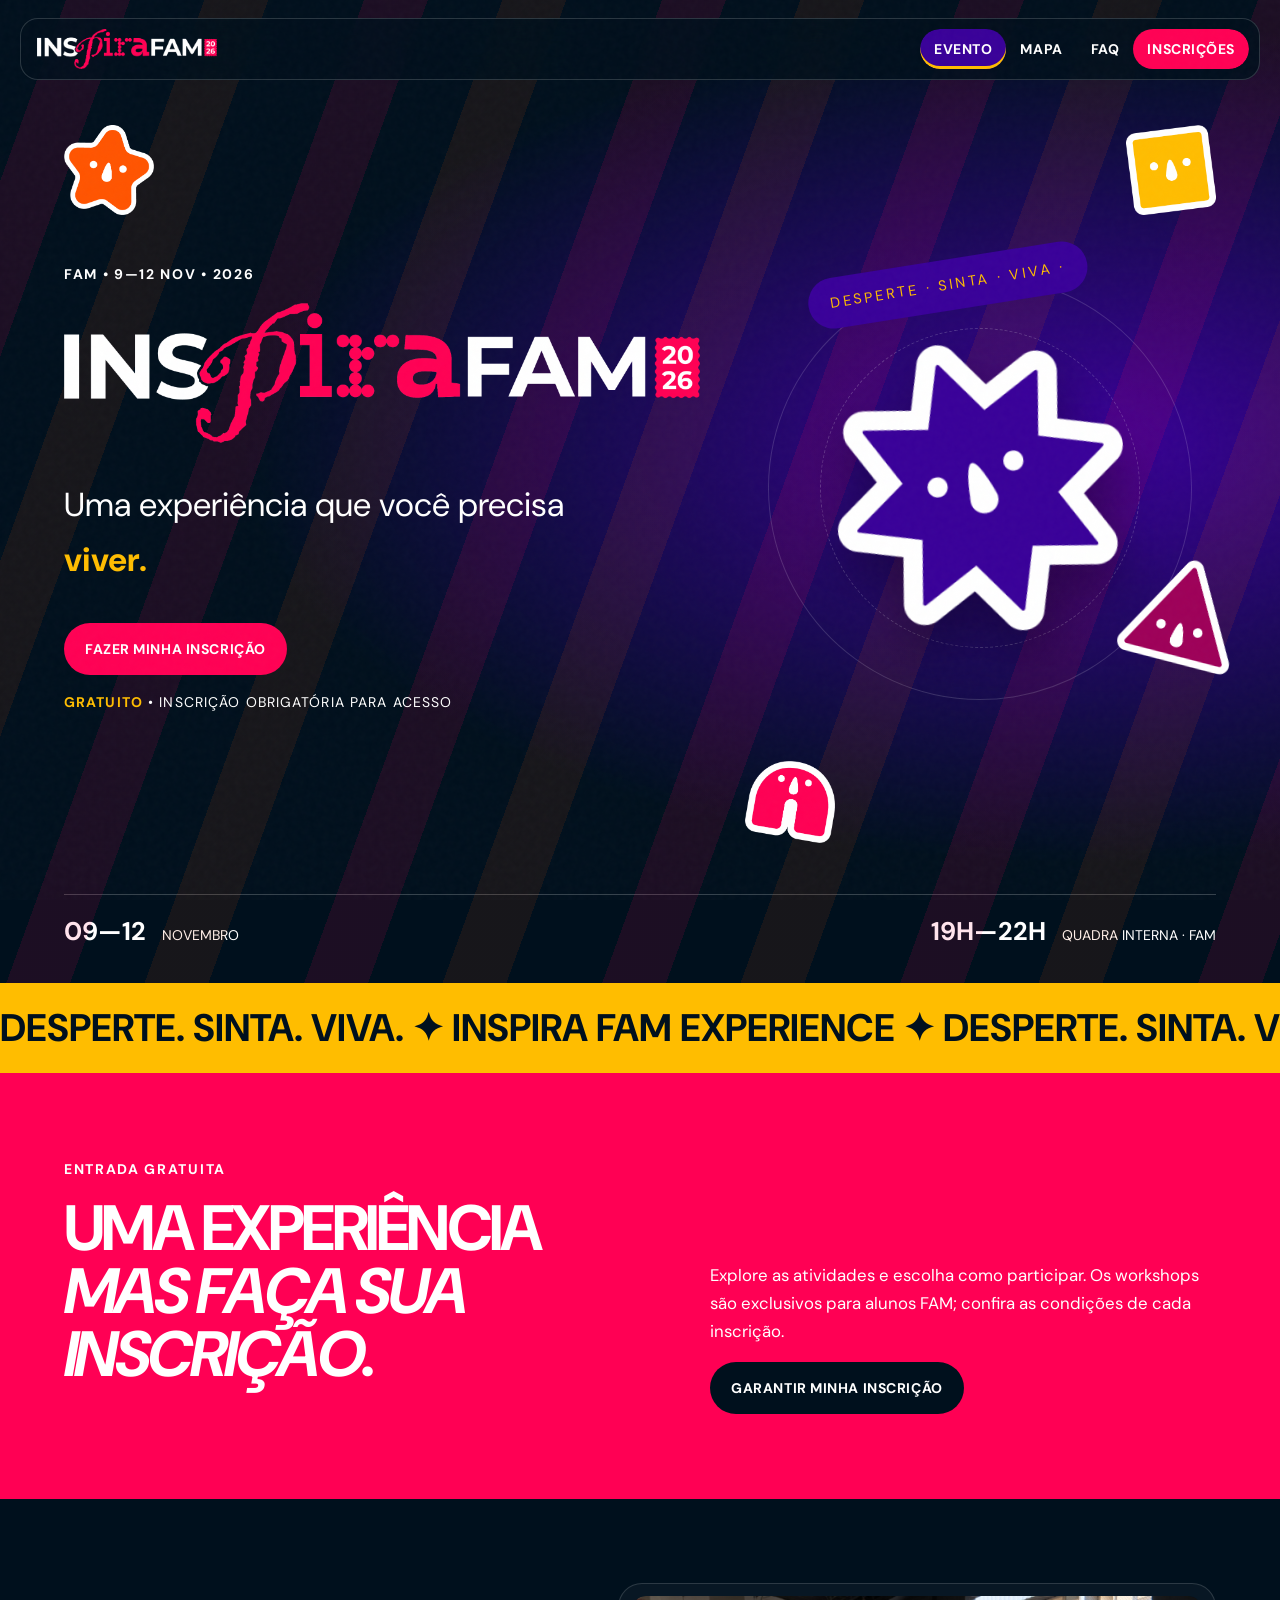
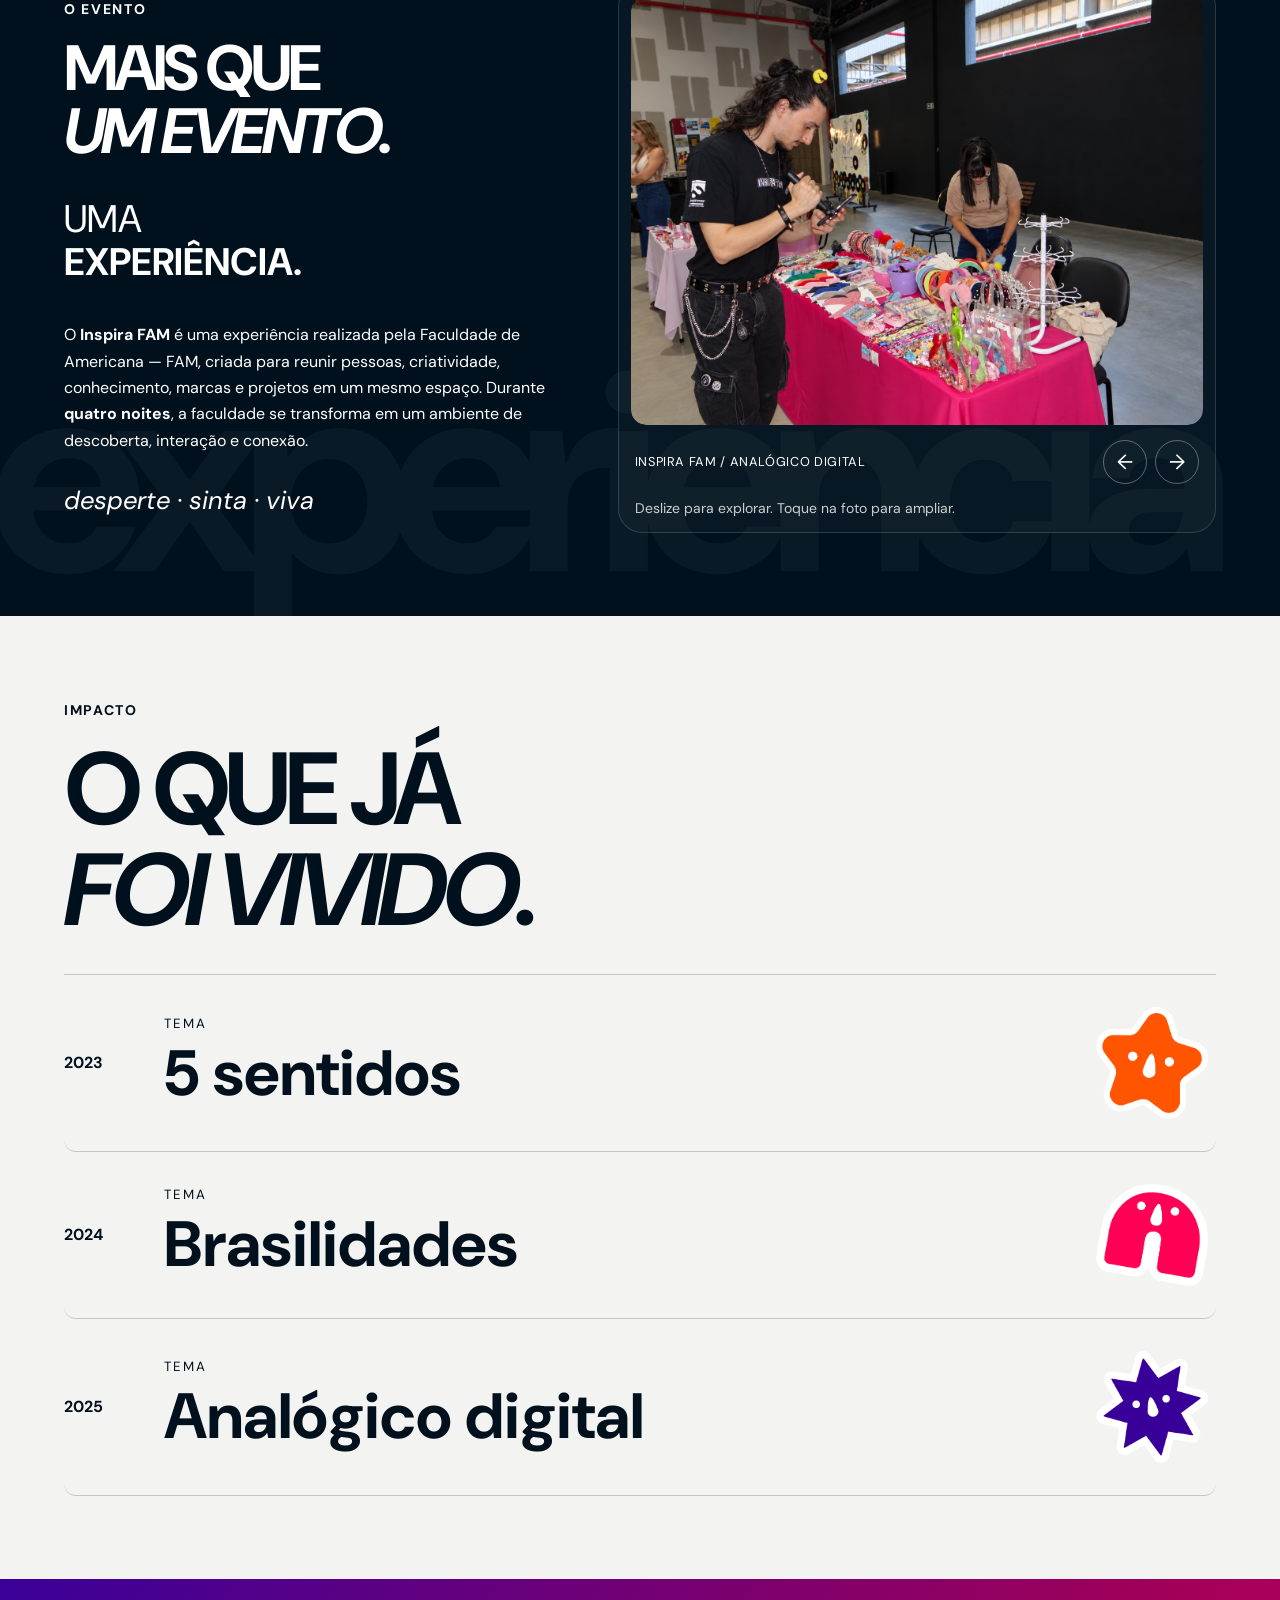
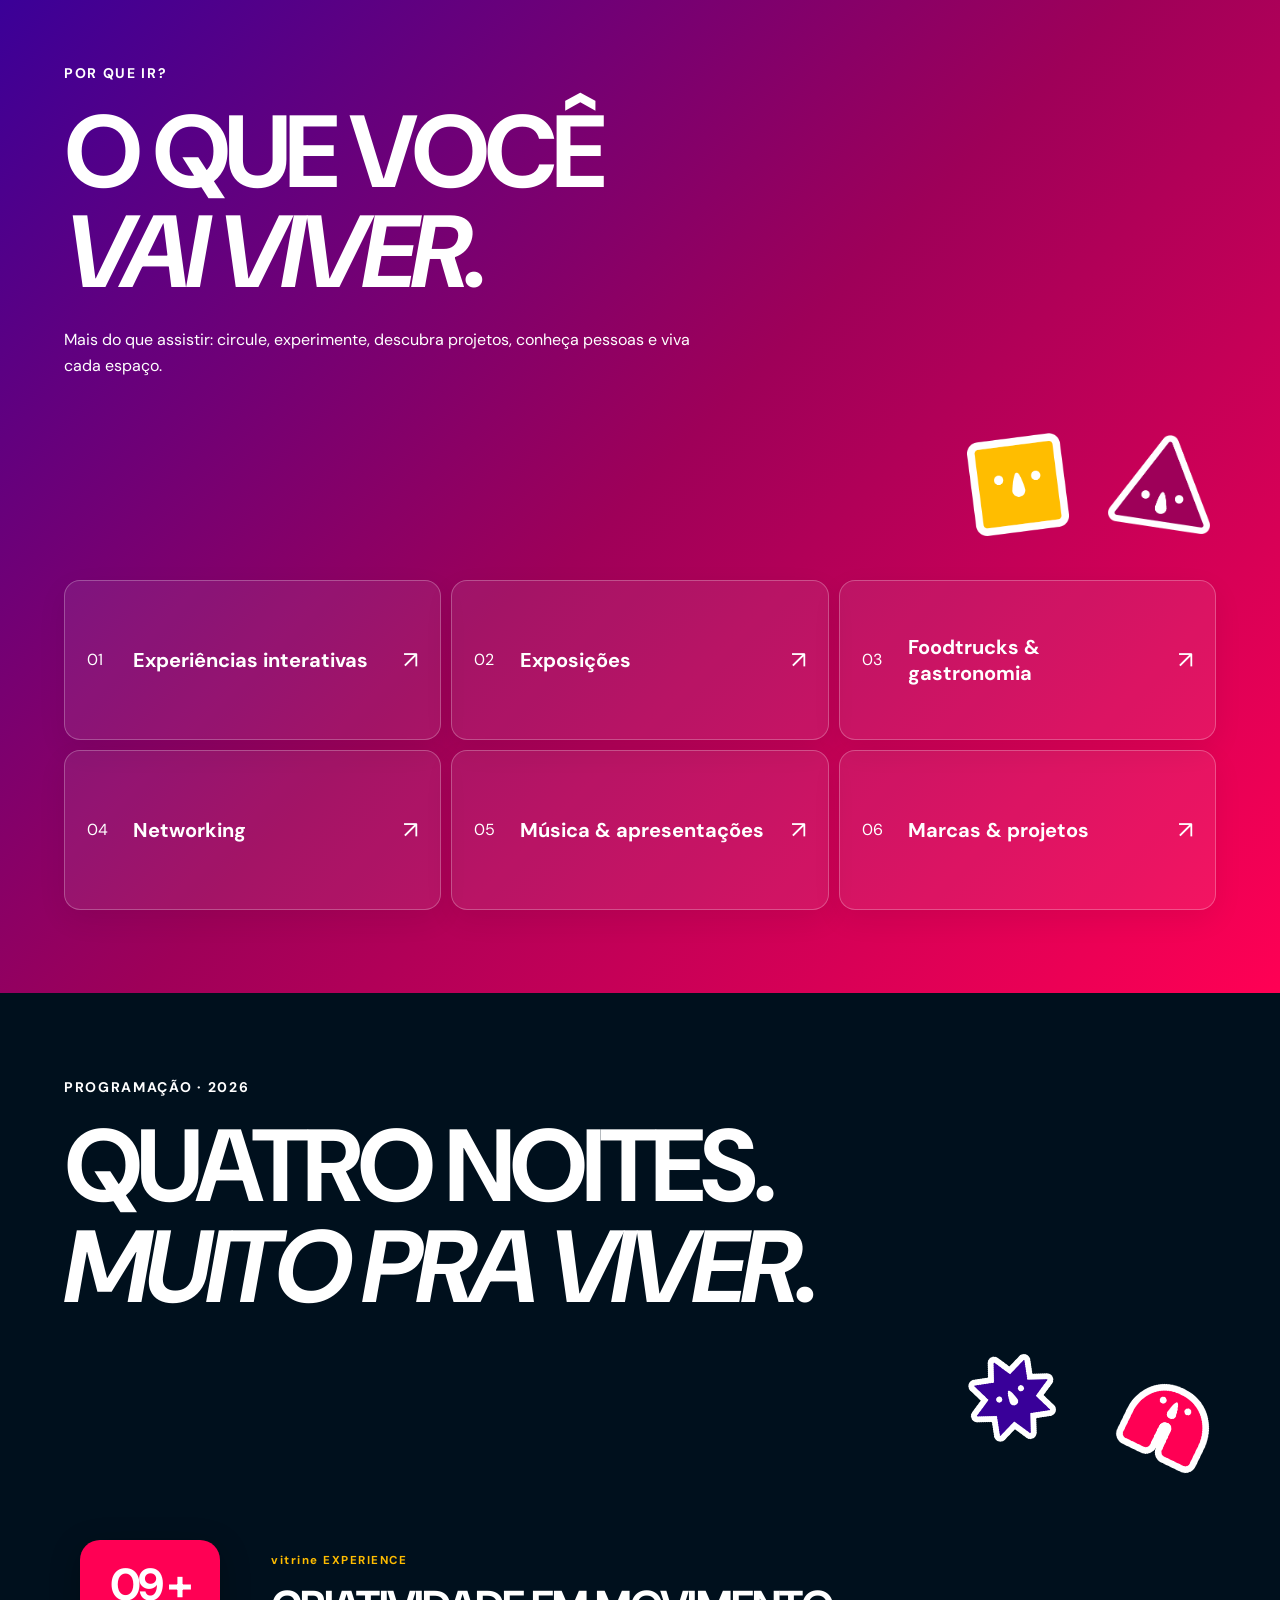
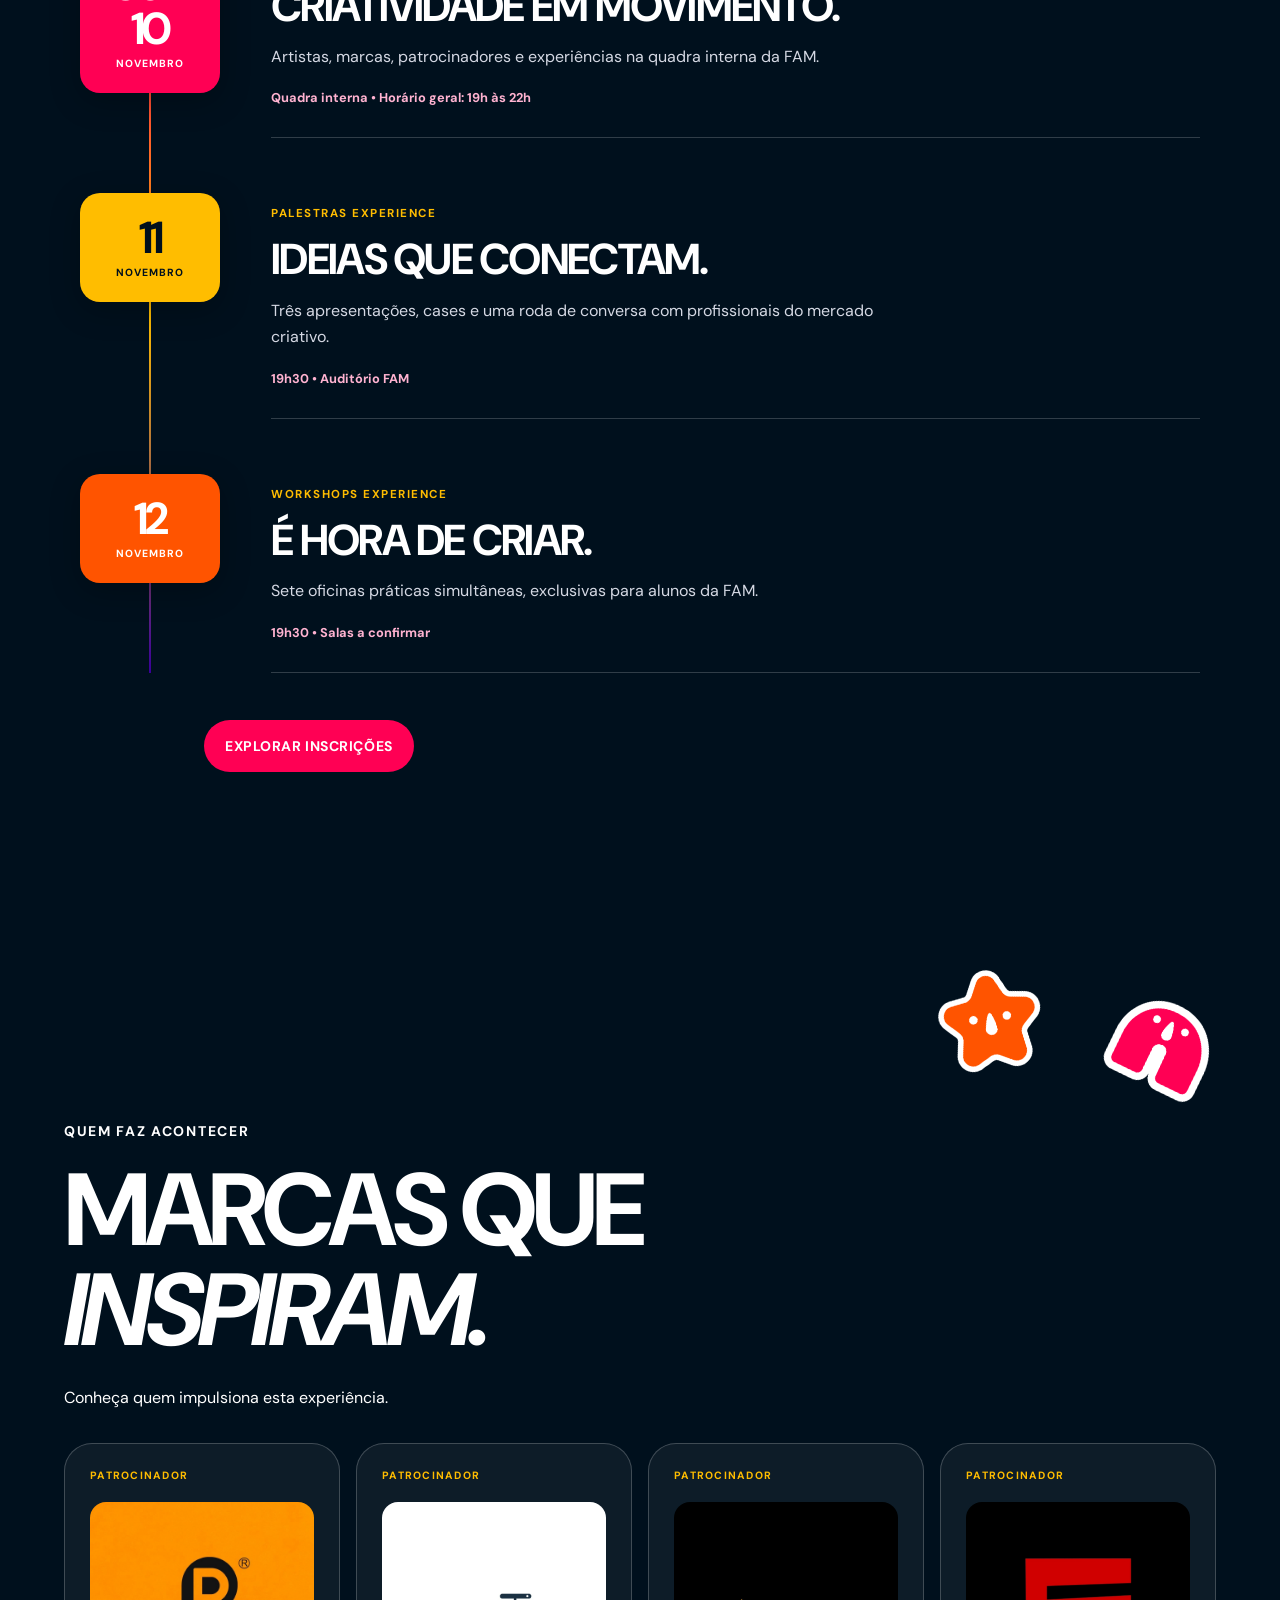
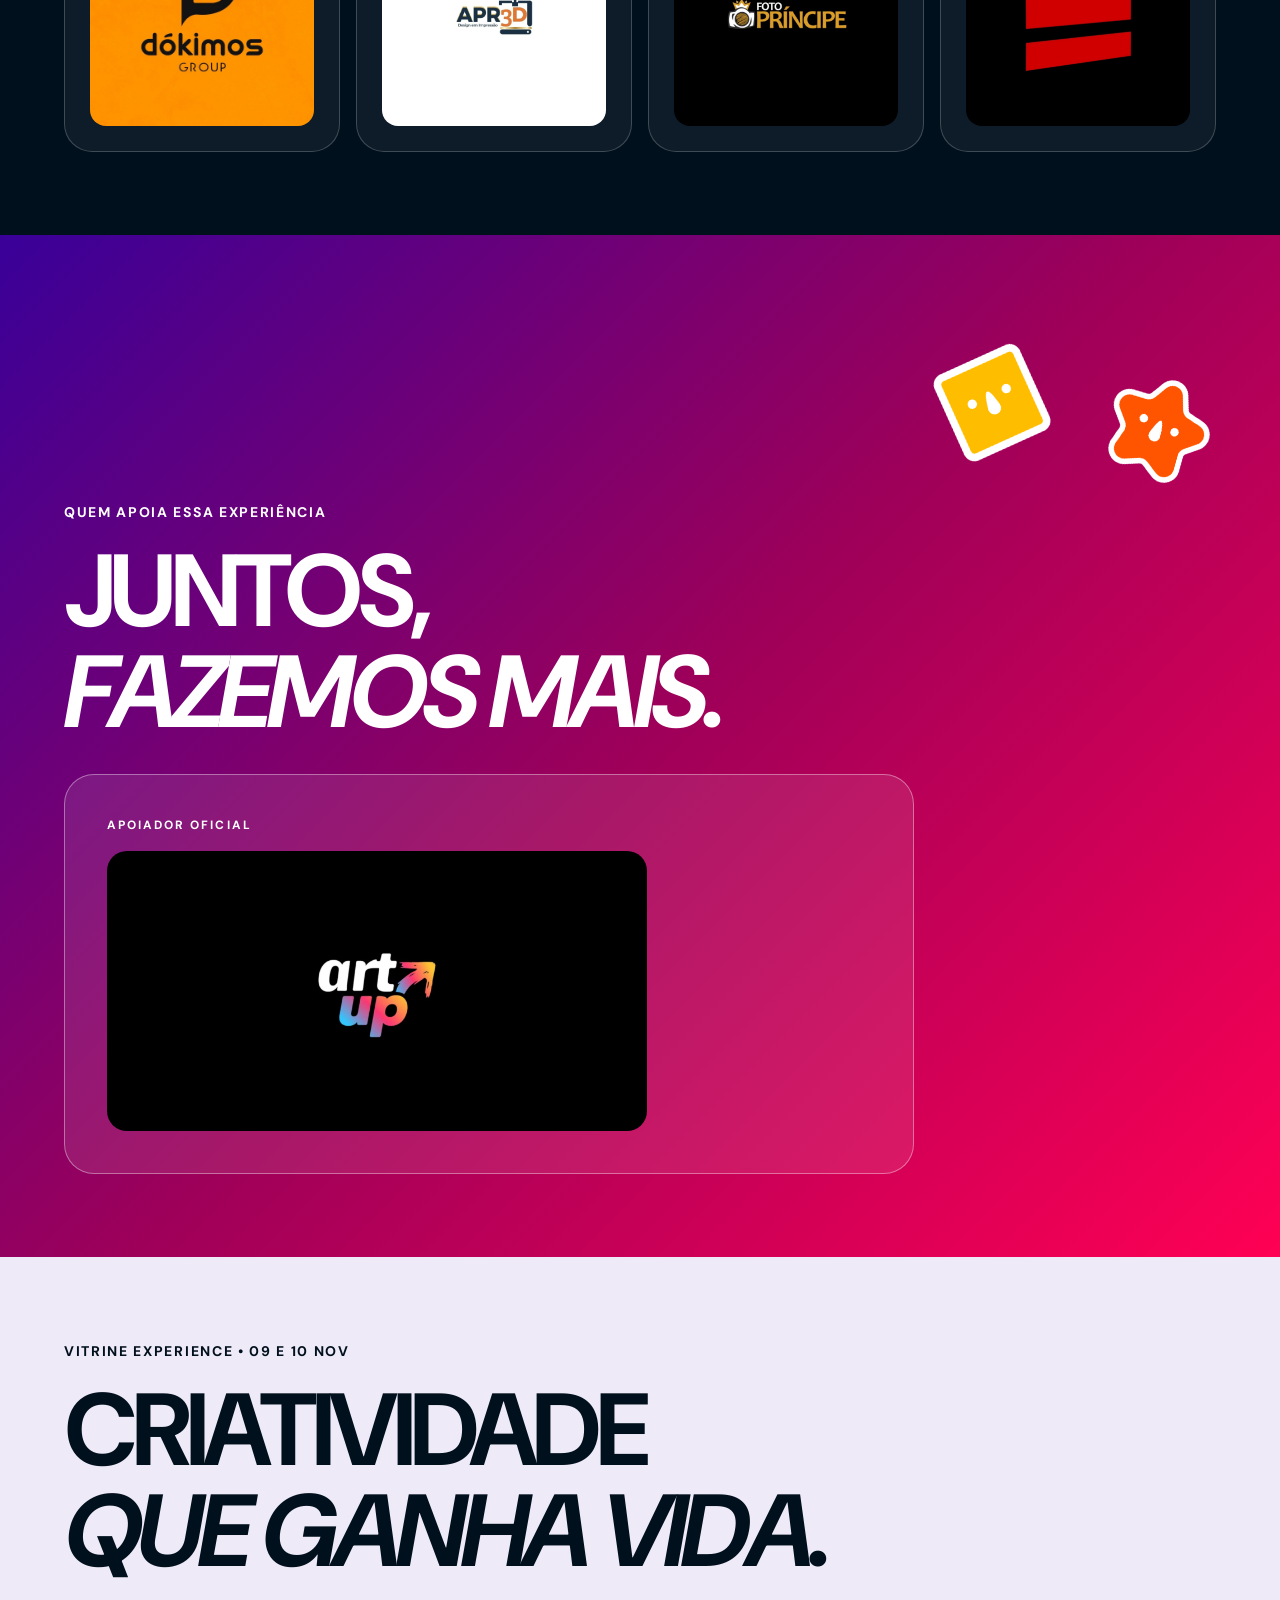
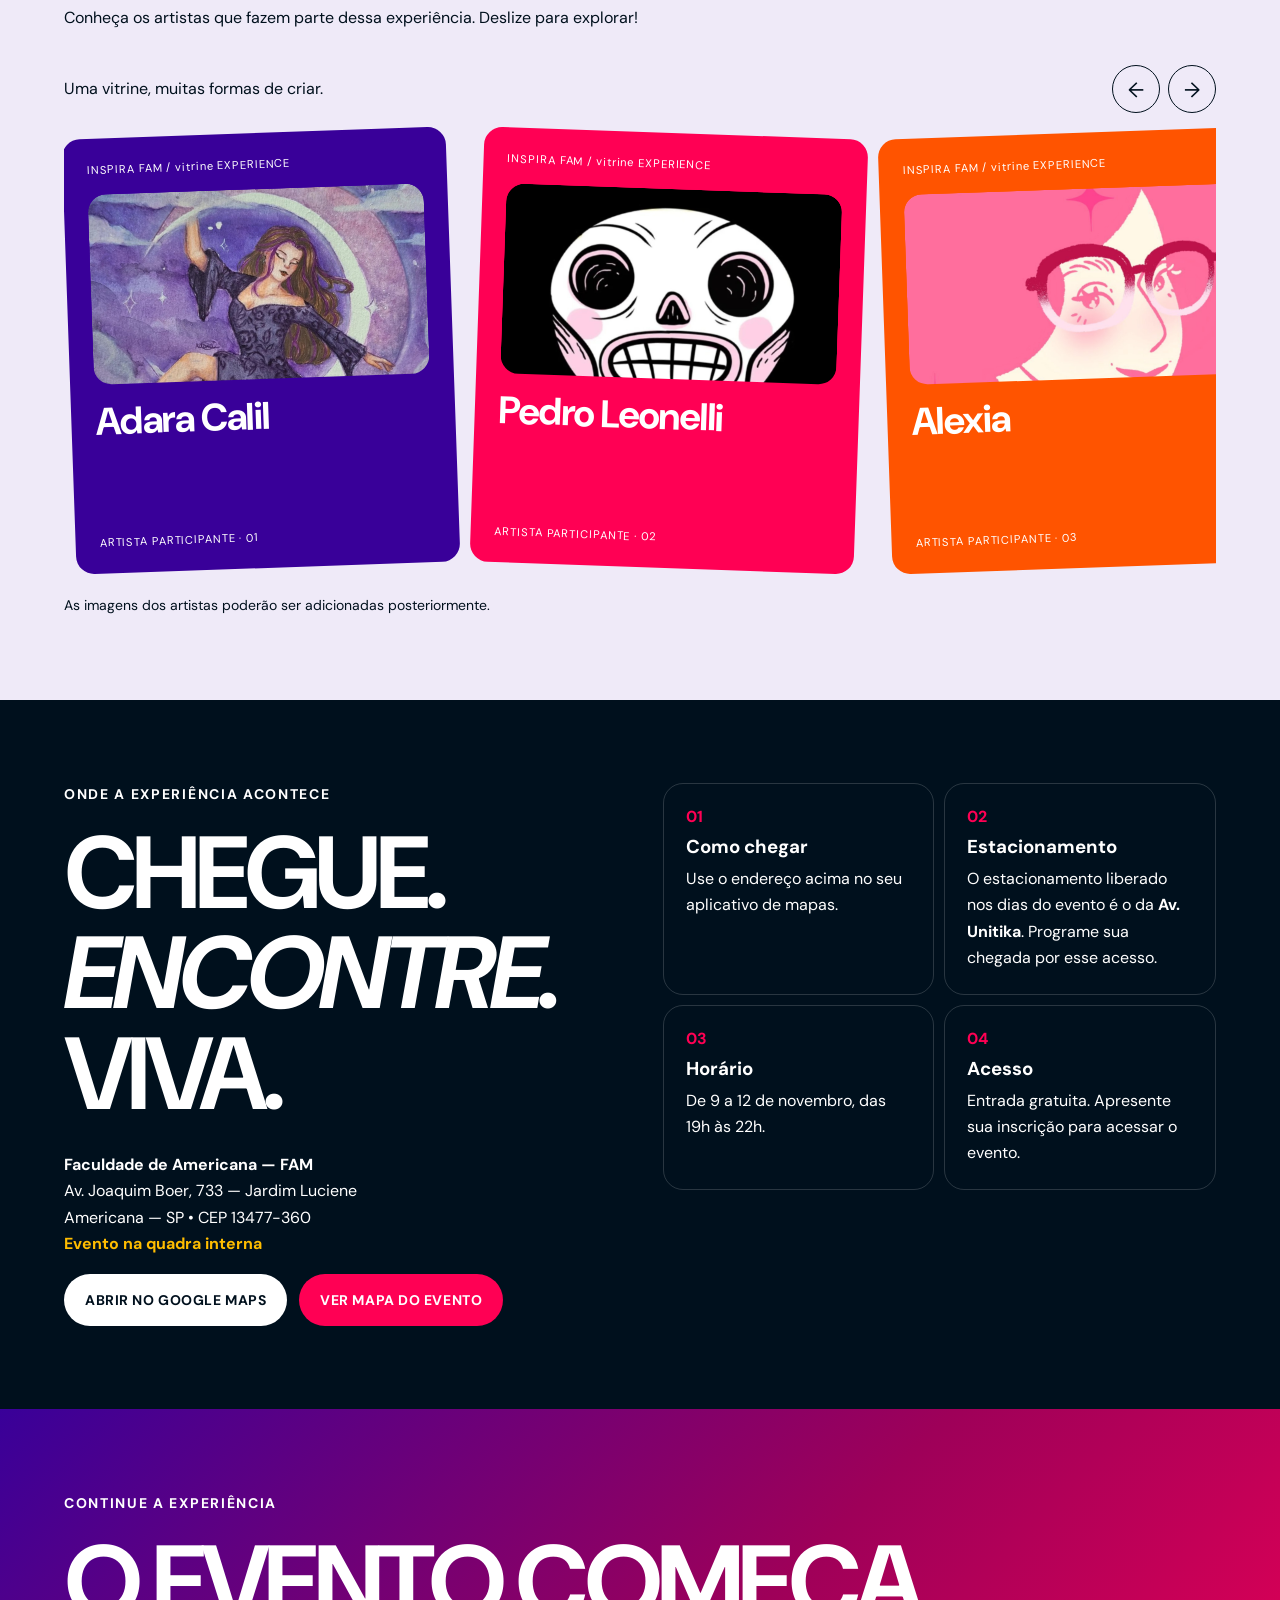
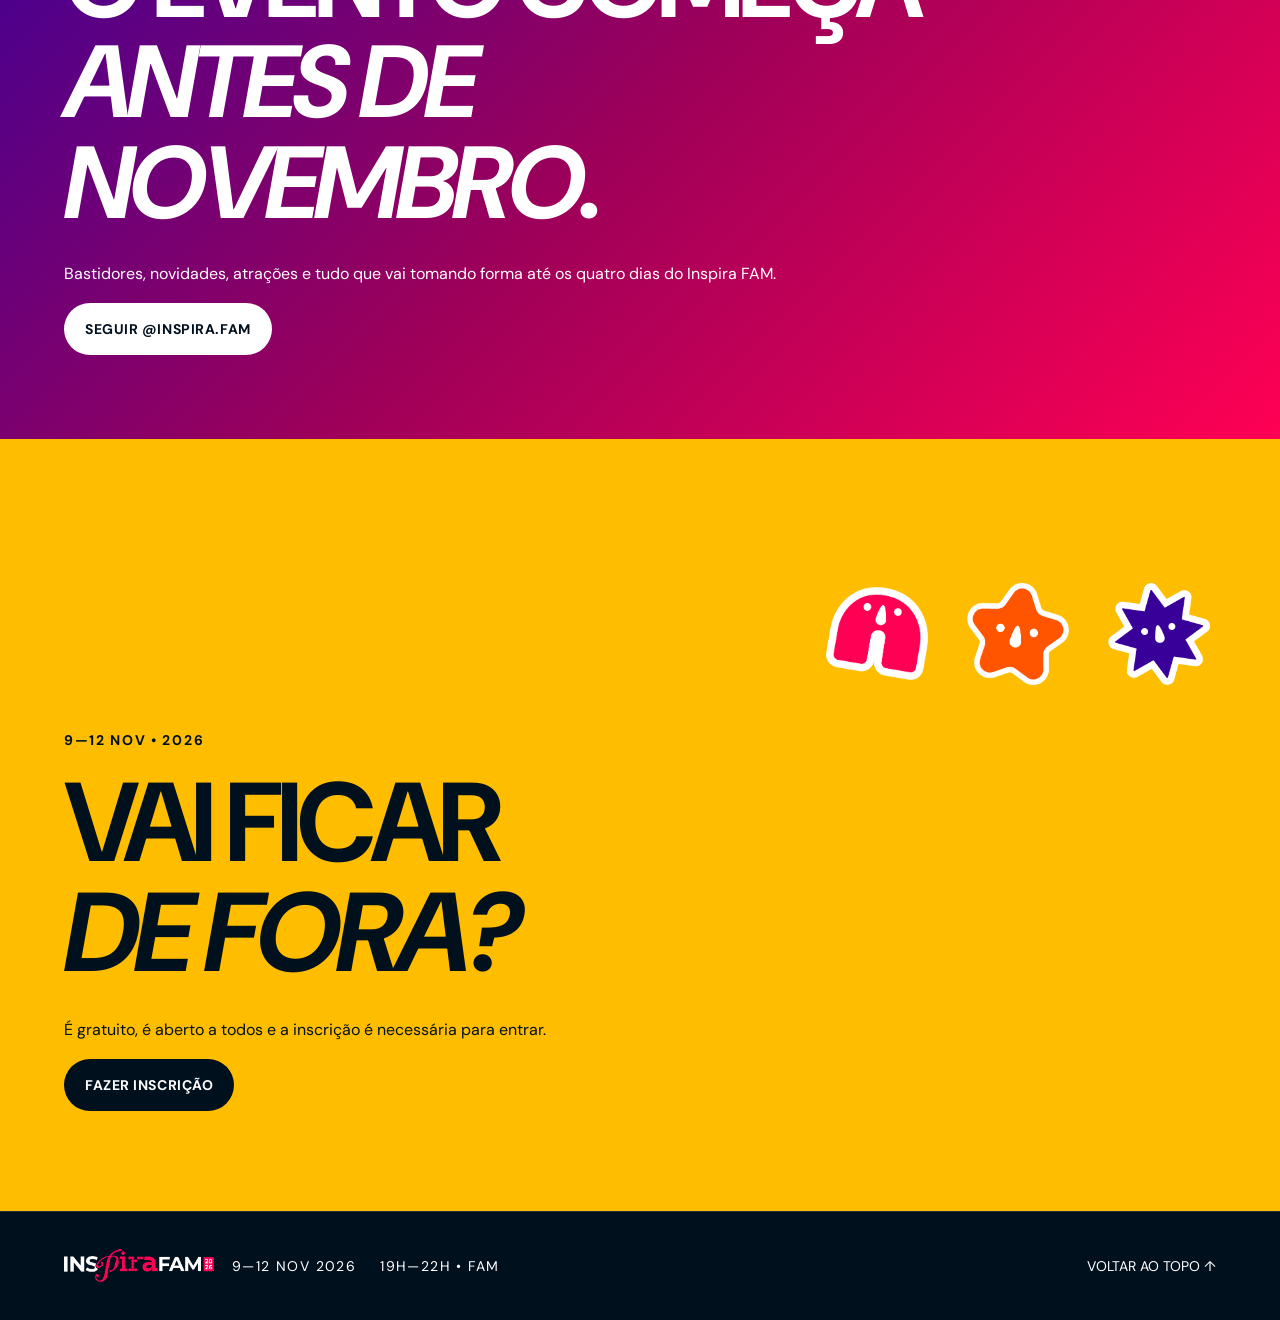
==== index.html @ 6c027465 "first commit" ====
<!doctype html>
<html lang="pt-BR">
<head>
  <link rel="icon" href="ativos/brand/mascote-explosao.png" type="image/png">
  <meta charset="utf-8">
  <meta name="viewport" content="width=device-width,initial-scale=1,viewport-fit=cover">
  <meta name="theme-color" content="#00101d">
  <meta name="description" content="Inspira FAM Experience 2026 — 9 a 12 de novembro, das 19h às 22h, na FAM. Evento gratuito com inscrição obrigatória.">
  <title>Inspira FAM Experience — 2026</title>
  <link rel="stylesheet" href="style.css?v=20261029-refinado">
</head>
<body id="top" class="page-home">
  <div class="noise" aria-hidden="true">
</div>

  <!-- NAVEGAÇÃO: links comuns e menu mobile -->
  <header class="site-nav">
    <a class="brand-link" href="#top" aria-label="Inspira FAM Experience">
      <img src="ativos/brand/logo-experience-horizontal.png" alt="Inspira FAM Experience">
    </a>
    <button class="menu-toggle" type="button" aria-label="Abrir menu" aria-expanded="false">
<span>
</span>
<span>
</span>
</button>
    <nav class="nav-links" aria-label="Navegação principal">
      <a class="nav-link active" aria-current="page" href="index.html">Evento</a>
      <a class="nav-link" href="mapa.html">Mapa</a>
      <a class="nav-link" href="faq.html">FAQ</a>
      <a class="nav-link nav-cta" href="inscricoes.html">Inscrições </a>
    </nav>
  </header>

  <a class="skip-link" href="#conteudo">Pular para conteúdo</a>
  <main id="conteudo">
    
    <!-- SEÇÃO DA PÁGINA -->
    <section class="hero">
      <div class="hero-stripes" aria-hidden="true">
</div>
      <div class="hero-orbit" aria-hidden="true">
<span class="orbit-label">DESPERTE · SINTA · VIVA ·</span>
<img class="orbit-main" src="ativos/brand/mascote-explosao.png" alt="">
<img class="orbit-friend" src="ativos/brand/mascote-triangulo.png" alt="">
</div>
      <div class="hero-copy reveal">
        <span class="eyebrow">FAM • 9—12 NOV • 2026</span>
        <img class="hero-logo" src="ativos/brand/logo-experience-horizontal.png" alt="Inspira FAM Experience">
        <p class="hero-subtitle">Uma experiência que você precisa <strong>viver.</strong>
</p>
        <div class="hero-actions">
          <a class="button button-pink" href="inscricoes.html">FAZER MINHA INSCRIÇÃO </a>
          <span class="access-note">
<b>GRATUITO</b> • inscrição obrigatória para acesso</span>
        </div>
      </div>
      <img class="sticker sticker-star float-a" src="ativos/brand/mascote-estrela.png" alt="">
      <img class="sticker sticker-square float-b" src="ativos/brand/mascote-quadrado.png" alt="">
      <img class="sticker sticker-arc float-c" src="ativos/brand/mascote-arco.png" alt="">
      <div class="hero-facts">
<span>
<b>09—12</b> NOVEMBRO</span>
<span>
<b>19H—22H</b> QUADRA INTERNA · FAM</span>
</div>
      <div class="scroll-cue" aria-hidden="true">
<span>role para descobrir</span>
<i>
</i>
</div>
    </section>

    <div class="marquee" aria-hidden="true">
<div>DESPERTE. SINTA. VIVA. ✦ INSPIRA FAM EXPERIENCE ✦ DESPERTE. SINTA. VIVA. ✦ INSPIRA FAM EXPERIENCE ✦ </div>
</div>
    
    <!-- SEÇÃO DA PÁGINA -->
    <section class="registration-banner">
      <div class="reveal">
        <span class="kicker">ENTRADA GRATUITA</span>
        <h2>UMA EXPERIÊNCIA<br>
<i>MAS FAÇA SUA INSCRIÇÃO.</i>
</h2>
      </div>
      <div class="registration-banner-copy reveal">
        <p>Explore as atividades e escolha como participar. Os workshops são exclusivos para alunos FAM; confira as condições de cada inscrição.</p>
        <a class="button button-dark" href="inscricoes.html">GARANTIR MINHA INSCRIÇÃO </a>
      </div>
    </section>

    
    <!-- SEÇÃO DA PÁGINA -->
    <section class="manifesto section-dark" id="sobre">
      
      <!-- SOBRE: texto à esquerda e fotos no espaço indicado à direita -->
      <div class="about-layout">
        <div class="about-text"><div class="section-heading"><span class="kicker">O EVENTO</span><h2>MAIS QUE<br><i>UM EVENTO.</i></h2></div><p class="lead">UMA<br><strong>EXPERIÊNCIA.</strong></p><p>O <strong>Inspira FAM</strong> é uma experiência realizada pela Faculdade de Americana — FAM, criada para reunir pessoas, criatividade, conhecimento, marcas e projetos em um mesmo espaço. Durante <strong>quatro noites</strong>, a faculdade se transforma em um ambiente de descoberta, interação e conexão.</p><div class="signature">desperte · sinta · viva</div></div>
        <div class="about-album"><div class="about-photo-track" tabindex="0" aria-label="Fotos do Inspira FAM; deslize para explorar"><button class="about-photo" type="button" data-about-photo="0" aria-label="Ampliar foto 1 do Inspira FAM"><img src="ativos/brand/photos/inspira-01.jpeg" alt="Registro 1 do Inspira FAM: participantes, projetos e atividades" loading="lazy" decoding="async"></button>
<button class="about-photo" type="button" data-about-photo="1" aria-label="Ampliar foto 2 do Inspira FAM"><img src="ativos/brand/photos/inspira-02.jpeg" alt="Registro 2 do Inspira FAM: participantes, projetos e atividades" loading="lazy" decoding="async"></button>
<button class="about-photo" type="button" data-about-photo="2" aria-label="Ampliar foto 3 do Inspira FAM"><img src="ativos/brand/photos/inspira-03.jpeg" alt="Registro 3 do Inspira FAM: participantes, projetos e atividades" loading="lazy" decoding="async"></button>
<button class="about-photo" type="button" data-about-photo="3" aria-label="Ampliar foto 4 do Inspira FAM"><img src="ativos/brand/photos/inspira-04.jpeg" alt="Registro 4 do Inspira FAM: participantes, projetos e atividades" loading="lazy" decoding="async"></button>
<button class="about-photo" type="button" data-about-photo="4" aria-label="Ampliar foto 5 do Inspira FAM"><img src="ativos/brand/photos/inspira-05.jpeg" alt="Registro 5 do Inspira FAM: participantes, projetos e atividades" loading="lazy" decoding="async"></button>
<button class="about-photo" type="button" data-about-photo="5" aria-label="Ampliar foto 6 do Inspira FAM"><img src="ativos/brand/photos/inspira-06.jpeg" alt="Registro 6 do Inspira FAM: participantes, projetos e atividades" loading="lazy" decoding="async"></button>
<button class="about-photo" type="button" data-about-photo="6" aria-label="Ampliar foto 7 do Inspira FAM"><img src="ativos/brand/photos/inspira-07.jpeg" alt="Registro 7 do Inspira FAM: participantes, projetos e atividades" loading="lazy" decoding="async"></button>
<button class="about-photo" type="button" data-about-photo="7" aria-label="Ampliar foto 8 do Inspira FAM"><img src="ativos/brand/photos/inspira-08.jpeg" alt="Registro 8 do Inspira FAM: participantes, projetos e atividades" loading="lazy" decoding="async"></button>
<button class="about-photo" type="button" data-about-photo="8" aria-label="Ampliar foto 9 do Inspira FAM"><img src="ativos/brand/photos/inspira-09.jpeg" alt="Registro 9 do Inspira FAM: participantes, projetos e atividades" loading="lazy" decoding="async"></button>
<button class="about-photo" type="button" data-about-photo="9" aria-label="Ampliar foto 10 do Inspira FAM"><img src="ativos/brand/photos/inspira-10.jpeg" alt="Registro 10 do Inspira FAM: participantes, projetos e atividades" loading="lazy" decoding="async"></button>
<button class="about-photo" type="button" data-about-photo="10" aria-label="Ampliar foto 11 do Inspira FAM"><img src="ativos/brand/photos/inspira-11.jpeg" alt="Registro 11 do Inspira FAM: participantes, projetos e atividades" loading="lazy" decoding="async"></button>
<button class="about-photo" type="button" data-about-photo="11" aria-label="Ampliar foto 12 do Inspira FAM"><img src="ativos/brand/photos/inspira-12.jpeg" alt="Registro 12 do Inspira FAM: participantes, projetos e atividades" loading="lazy" decoding="async"></button>
<button class="about-photo" type="button" data-about-photo="12" aria-label="Ampliar foto 13 do Inspira FAM"><img src="ativos/brand/photos/inspira-13.jpeg" alt="Registro 13 do Inspira FAM: participantes, projetos e atividades" loading="lazy" decoding="async"></button>
<button class="about-photo" type="button" data-about-photo="13" aria-label="Ampliar foto 14 do Inspira FAM"><img src="ativos/brand/photos/inspira-14.jpeg" alt="Registro 14 do Inspira FAM: participantes, projetos e atividades" loading="lazy" decoding="async"></button>
<button class="about-photo" type="button" data-about-photo="14" aria-label="Ampliar foto 15 do Inspira FAM"><img src="ativos/brand/photos/inspira-15.jpeg" alt="Registro 15 do Inspira FAM: participantes, projetos e atividades" loading="lazy" decoding="async"></button>
<button class="about-photo" type="button" data-about-photo="15" aria-label="Ampliar foto 16 do Inspira FAM"><img src="ativos/brand/photos/inspira-16.jpeg" alt="Registro 16 do Inspira FAM: participantes, projetos e atividades" loading="lazy" decoding="async"></button>
<button class="about-photo" type="button" data-about-photo="16" aria-label="Ampliar foto 17 do Inspira FAM"><img src="ativos/brand/photos/inspira-17.jpeg" alt="Registro 17 do Inspira FAM: participantes, projetos e atividades" loading="lazy" decoding="async"></button>
<button class="about-photo" type="button" data-about-photo="17" aria-label="Ampliar foto 18 do Inspira FAM"><img src="ativos/brand/photos/inspira-18.jpeg" alt="Registro 18 do Inspira FAM: participantes, projetos e atividades" loading="lazy" decoding="async"></button>
<button class="about-photo" type="button" data-about-photo="18" aria-label="Ampliar foto 19 do Inspira FAM"><img src="ativos/brand/photos/inspira-19.jpeg" alt="Registro 19 do Inspira FAM: participantes, projetos e atividades" loading="lazy" decoding="async"></button>
<button class="about-photo" type="button" data-about-photo="19" aria-label="Ampliar foto 20 do Inspira FAM"><img src="ativos/brand/photos/inspira-20.jpeg" alt="Registro 20 do Inspira FAM: participantes, projetos e atividades" loading="lazy" decoding="async"></button></div><div class="about-photo-controls"><span>INSPIRA FAM / ANALÓGICO DIGITAL</span><div><button type="button" data-about-prev aria-label="Foto anterior">←</button><button type="button" data-about-next aria-label="Próxima foto">→</button></div></div><p class="about-photo-hint">Deslize para explorar. Toque na foto para ampliar.</p></div>
      </div>
      <span class="floating-word" aria-hidden="true">experiência</span>
    </section>

    
    <!-- SEÇÃO DA PÁGINA -->
    <section class="impact section-light">
      
      <div class="section-heading reveal">
        <span class="kicker">IMPACTO</span>
        <h2>O QUE JÁ<br>
<i>FOI VIVIDO.</i>
</h2>
      </div>
      <div class="edition-list">
        <article class="edition reveal">
<span>2023</span>
<div>
<small>TEMA</small>
<h3>5 sentidos</h3>
</div>
<img class="edition-sticker" src="ativos/brand/mascote-estrela.png" alt="" loading="lazy">
</article>
        <article class="edition reveal">
<span>2024</span>
<div>
<small>TEMA</small>
<h3>Brasilidades</h3>
</div>
<img class="edition-sticker" src="ativos/brand/mascote-arco.png" alt="" loading="lazy">
</article>
        <article class="edition reveal">
<span>2025</span>
<div>
<small>TEMA</small>
<h3>Analógico digital</h3>
</div>
<img class="edition-sticker" src="ativos/brand/mascote-explosao.png" alt="" loading="lazy">
</article>
      </div>
    </section>

    
    <!-- SEÇÃO DA PÁGINA -->
    <section class="experiences section-gradient" id="experiencias">
      
      <div class="section-heading reveal">
        <span class="kicker">POR QUE IR?</span>
        <h2>O QUE VOCÊ<br>
<i>VAI VIVER.</i>
</h2>
        <p>Mais do que assistir: circule, experimente, descubra projetos, conheça pessoas e viva cada espaço.</p>
      </div>
      <!-- STICKERS: espaço reservado no layout; não sobrepõe conteúdo -->
<div class="sticker-rail " aria-hidden="true">
<img src="ativos/brand/mascote-quadrado.png" alt="" loading="lazy">
<img src="ativos/brand/mascote-triangulo.png" alt="" loading="lazy">
</div>
<div class="experience-grid">
        <button class="experience-card reveal" data-experience="Experiências interativas|Ativações, dinâmicas e ações para participar de verdade.">01 <strong>Experiências interativas</strong>
<i>↗</i>
</button>
        <button class="experience-card reveal" data-experience="Exposições|Projetos, trabalhos e ideias para conhecer de perto.">02 <strong>Exposições</strong>
<i>↗</i>
</button>
        <button class="experience-card reveal" data-experience="Foodtrucks & gastronomia|Sabores e pausas também fazem parte da experiência.">03 <strong>Foodtrucks & gastronomia</strong>
<i>↗</i>
</button>
        <button class="experience-card reveal" data-experience="Networking|Encontros e trocas entre visitantes, estudantes, profissionais e marcas.">04 <strong>Networking</strong>
<i>↗</i>
</button>
        <button class="experience-card reveal" data-experience="Música & apresentações|Atrações e apresentações ajudam a criar o ritmo de cada noite.">05 <strong>Música & apresentações</strong>
<i>↗</i>
</button>
        <button class="experience-card reveal" data-experience="Marcas & projetos|Expositores, parceiros, negócios e iniciativas fazem parte da experiência.">06 <strong>Marcas & projetos</strong>
<i>↗</i>
</button>
      </div>
    </section>

    
    <!-- SEÇÃO DA PÁGINA -->
    <section class="schedule section-dark" id="programacao">
      
      <div class="schedule-head reveal">
<span class="kicker">PROGRAMAÇÃO · 2026</span>
<h2>QUATRO NOITES.<br>
<i>MUITO PRA VIVER.</i>
</h2>
</div>
      <div class="sticker-rail timeline-stickers" aria-hidden="true"><img src="ativos/brand/mascote-explosao.png" alt="" loading="lazy"><img src="ativos/brand/mascote-arco.png" alt="" loading="lazy"></div><div class="experience-timeline" aria-label="Programação do evento">
        <article class="timeline-entry reveal"><div class="timeline-date"><strong>09 + 10</strong><span>NOVEMBRO</span></div><div class="timeline-copy"><span class="timeline-tag">vitrine EXPERIENCE</span><h3>CRIATIVIDADE EM MOVIMENTO.</h3><p>Artistas, marcas, patrocinadores e experiências na quadra interna da FAM.</p><span class="timeline-meta">Quadra interna • Horário geral: 19h às 22h</span></div></article>
        <article class="timeline-entry reveal"><div class="timeline-date"><strong>11</strong><span>NOVEMBRO</span></div><div class="timeline-copy"><span class="timeline-tag">PALESTRAS EXPERIENCE</span><h3>IDEIAS QUE CONECTAM.</h3><p>Três apresentações, cases e uma roda de conversa com profissionais do mercado criativo.</p><span class="timeline-meta">19h30 • Auditório FAM</span></div></article>
        <article class="timeline-entry reveal"><div class="timeline-date"><strong>12</strong><span>NOVEMBRO</span></div><div class="timeline-copy"><span class="timeline-tag">WORKSHOPS EXPERIENCE</span><h3>É HORA DE CRIAR.</h3><p>Sete oficinas práticas simultâneas, exclusivas para alunos da FAM.</p><span class="timeline-meta">19h30 • Salas a confirmar</span></div></article>
      </div><div class="timeline-action reveal"><a class="button button-pink" href="inscricoes.html">EXPLORAR INSCRIÇÕES</a></div>
    </section>

    
    <section class="partners-section section-dark" id="patrocinadores" aria-labelledby="partners-title"><div class="sticker-rail new-section-stickers" aria-hidden="true"><img src="ativos/brand/mascote-estrela.png" alt="" loading="lazy"><img src="ativos/brand/mascote-arco.png" alt="" loading="lazy"></div><div class="section-heading reveal"><span class="kicker">QUEM FAZ ACONTECER</span><h2 id="partners-title">MARCAS QUE<br><i>INSPIRAM.</i></h2><p>Conheça quem impulsiona esta experiência.</p></div><div class="partner-grid"><article class="partner-card reveal"><span>PATROCINADOR</span><div class="partner-logo-image"><img src="ativos/brand/patrocinadores/dokimos.jpg" alt="Logotipo Dókimos Group" loading="lazy"></div></article><article class="partner-card reveal"><span>PATROCINADOR</span><div class="partner-logo-image"><img src="ativos/brand/patrocinadores/apr3d.jpg" alt="Logotipo APR3D" loading="lazy"></div></article><article class="partner-card reveal"><span>PATROCINADOR</span><div class="partner-logo-image partner-logo-dark"><img src="ativos/brand/patrocinadores/fotoprincipe.jpg" alt="Logotipo Foto Príncipe" loading="lazy"></div></article><article class="partner-card reveal"><span>PATROCINADOR</span><div class="partner-logo-image partner-logo-placeholder"><img src="ativos/brand/patrocinadores/shawdow.jpg" alt="Logotipo do novo patrocinador" loading="lazy" onerror="this.hidden=true;this.parentElement.querySelector('.logo-fallback').hidden=false"><span class="logo-fallback" hidden>ADICIONE AQUI O LOGO DO NOVO PATROCINADOR</span></div></article></div></section>
    <section class="support-section section-gradient" id="apoiador"><div class="sticker-rail new-section-stickers" aria-hidden="true"><img src="ativos/brand/mascote-quadrado.png" alt="" loading="lazy"><img src="ativos/brand/mascote-estrela.png" alt="" loading="lazy"></div><div class="section-heading reveal"><span class="kicker">QUEM APOIA ESSA EXPERIÊNCIA</span><h2>JUNTOS,<br><i>FAZEMOS MAIS.</i></h2></div><div class="support-feature reveal"><span>APOIADOR OFICIAL</span><div class="support-logo-image"><img src="ativos/brand/patrocinadores/artup.jpg" alt="Logotipo Art Up" loading="lazy"></div></div></section>
    <!-- SEÇÃO DA PÁGINA -->
    <section class="gallery artists-carousel-section section-light" id="artistas" aria-labelledby="artists-carousel-title">
      <div class="section-heading reveal">
        <span class="kicker">vitrine EXPERIENCE • 09 E 10 NOV</span>
        <h2 id="artists-carousel-title">CRIATIVIDADE<br><i>QUE GANHA VIDA.</i></h2>
        <p>Conheça os artistas que fazem parte dessa experiência. Deslize para explorar!</p>
      </div>
      <div class="gallery-toolbar">
        <p>Uma vitrine, muitas formas de criar.</p>
        <div><button type="button" class="gallery-prev" aria-label="Artistas anteriores">←</button><button type="button" class="gallery-next" aria-label="Próximos artistas">→</button></div>
      </div>
      <div class="gallery-track artists-track" tabindex="0" aria-label="Carrossel de artistas participantes; use as setas para navegar">
        <article class="memory-card artist-memory-card memory-0" aria-label="Artista participante: Adara Calil">
          <span class="memory-top">INSPIRA FAM / vitrine EXPERIENCE</span>
          <div class="artist-memory-art" aria-hidden="true"><img src="ativos/brand/artistas/adara-calil.jpg" alt="" loading="lazy" onerror="this.onerror=null;this.src='ativos/brand/mascote-estrela.png';this.classList.add('artist-photo-fallback')"></div>
          <strong>Adara Calil</strong>
          <span class="memory-bottom">ARTISTA PARTICIPANTE · 01</span>
        </article>
        <article class="memory-card artist-memory-card memory-1" aria-label="Artista participante: Pedro Leonelli">
          <span class="memory-top">INSPIRA FAM / vitrine EXPERIENCE</span>
          <div class="artist-memory-art" aria-hidden="true"><img src="ativos/brand/artistas/pedro-leonelli.jpg" alt="" loading="lazy" onerror="this.onerror=null;this.src='ativos/brand/mascote-triangulo.png';this.classList.add('artist-photo-fallback')"></div>
          <strong>Pedro Leonelli</strong>
          <span class="memory-bottom">ARTISTA PARTICIPANTE · 02</span>
        </article>
        <article class="memory-card artist-memory-card memory-2" aria-label="Artista participante: Alexia">
          <span class="memory-top">INSPIRA FAM / vitrine EXPERIENCE</span>
          <div class="artist-memory-art" aria-hidden="true"><img src="ativos/brand/artistas/alexia.jpg" alt="" loading="lazy" onerror="this.onerror=null;this.src='ativos/brand/mascote-explosao.png';this.classList.add('artist-photo-fallback')"></div>
          <strong>Alexia</strong>
          <span class="memory-bottom">ARTISTA PARTICIPANTE · 03</span>
        </article>
        <article class="memory-card artist-memory-card memory-3" aria-label="Artista participante: Dr Blue">
          <span class="memory-top">INSPIRA FAM / vitrine EXPERIENCE</span>
          <div class="artist-memory-art" aria-hidden="true"><img src="ativos/brand/artistas/dr-blue.jpg" alt="" loading="lazy" onerror="this.onerror=null;this.src='ativos/brand/mascote-arco.png';this.classList.add('artist-photo-fallback')"></div>
          <strong>Dr Blue</strong>
          <span class="memory-bottom">ARTISTA PARTICIPANTE · 04</span>
        </article>
        <article class="memory-card artist-memory-card memory-4" aria-label="Artista participante: Amanda Emidio">
          <span class="memory-top">INSPIRA FAM / vitrine EXPERIENCE</span>
          <div class="artist-memory-art" aria-hidden="true"><img src="ativos/brand/artistas/amanda-emidio.jpg" alt="" loading="lazy" onerror="this.onerror=null;this.src='ativos/brand/mascote-quadrado.png';this.classList.add('artist-photo-fallback')"></div>
          <strong>Amanda Emidio</strong>
          <span class="memory-bottom">ARTISTA PARTICIPANTE · 05</span>
        </article>
        <article class="memory-card artist-memory-card memory-0" aria-label="Artista participante: Diego">
          <span class="memory-top">INSPIRA FAM / vitrine EXPERIENCE</span>
          <div class="artist-memory-art" aria-hidden="true"><img src="ativos/brand/artistas/diego.jpg" alt="" loading="lazy" onerror="this.onerror=null;this.src='ativos/brand/mascote-estrela.png';this.classList.add('artist-photo-fallback')"></div>
          <strong>Diego</strong>
          <span class="memory-bottom">ARTISTA PARTICIPANTE · 06</span>
        </article>
        <article class="memory-card artist-memory-card memory-1" aria-label="Artista participante: Miriã">
          <span class="memory-top">INSPIRA FAM / vitrine EXPERIENCE</span>
          <div class="artist-memory-art" aria-hidden="true"><img src="ativos/brand/artistas/miria.jpg" alt="" loading="lazy" onerror="this.onerror=null;this.src='ativos/brand/mascote-triangulo.png';this.classList.add('artist-photo-fallback')"></div>
          <strong>Miriã</strong>
          <span class="memory-bottom">ARTISTA PARTICIPANTE · 07</span>
        </article>
        <article class="memory-card artist-memory-card memory-2" aria-label="Artista participante: Alice FAM">
          <span class="memory-top">INSPIRA FAM / vitrine EXPERIENCE</span>
          <div class="artist-memory-art" aria-hidden="true"><img src="ativos/brand/artistas/alice-fam.jpg" alt="" loading="lazy" onerror="this.onerror=null;this.src='ativos/brand/mascote-explosao.png';this.classList.add('artist-photo-fallback')"></div>
          <strong>Alice FAM</strong>
          <span class="memory-bottom">ARTISTA PARTICIPANTE · 08</span>
        </article>
        <article class="memory-card artist-memory-card memory-3" aria-label="Artista participante: Gustavo Oliveira">
          <span class="memory-top">INSPIRA FAM / vitrine EXPERIENCE</span>
          <div class="artist-memory-art" aria-hidden="true"><img src="ativos/brand/artistas/gustavo-oliveira.jpg" alt="" loading="lazy" onerror="this.onerror=null;this.src='ativos/brand/mascote-arco.png';this.classList.add('artist-photo-fallback')"></div>
          <strong>Gustavo Oliveira</strong>
          <span class="memory-bottom">ARTISTA PARTICIPANTE · 09</span>
        </article>
        <article class="memory-card artist-memory-card memory-4" aria-label="Artista participante: Czarina Artesanatos">
          <span class="memory-top">INSPIRA FAM / vitrine EXPERIENCE</span>
          <div class="artist-memory-art" aria-hidden="true"><img src="ativos/brand/artistas/czarina-artesanatos.jpg" alt="" loading="lazy" onerror="this.onerror=null;this.src='ativos/brand/mascote-quadrado.png';this.classList.add('artist-photo-fallback')"></div>
          <strong>Czarina Artesanatos</strong>
          <span class="memory-bottom">ARTISTA PARTICIPANTE · 10</span>
        </article>
        <article class="memory-card artist-memory-card memory-0" aria-label="Artista participante: Ateliê da Grazy">
          <span class="memory-top">INSPIRA FAM / vitrine EXPERIENCE</span>
          <div class="artist-memory-art" aria-hidden="true"><img src="ativos/brand/artistas/atelie-da-grazy.jpg" alt="" loading="lazy" onerror="this.onerror=null;this.src='ativos/brand/mascote-estrela.png';this.classList.add('artist-photo-fallback')"></div>
          <strong>Ateliê da Grazy</strong>
          <span class="memory-bottom">ARTISTA PARTICIPANTE · 11</span>
        </article>
        <article class="memory-card artist-memory-card memory-1" aria-label="Artista participante: Beatriz Ciufri">
          <span class="memory-top">INSPIRA FAM / vitrine EXPERIENCE</span>
          <div class="artist-memory-art" aria-hidden="true"><img src="ativos/brand/artistas/beatriz-ciufri.jpg" alt="" loading="lazy" onerror="this.onerror=null;this.src='ativos/brand/mascote-triangulo.png';this.classList.add('artist-photo-fallback')"></div>
          <strong>Beatriz Ciufri</strong>
          <span class="memory-bottom">ARTISTA PARTICIPANTE · 12</span>
        </article>
        <article class="memory-card artist-memory-card memory-2" aria-label="Artista participante: Eduarda Oliveira">
          <span class="memory-top">INSPIRA FAM / vitrine EXPERIENCE</span>
          <div class="artist-memory-art" aria-hidden="true"><img src="ativos/brand/artistas/eduarda-oliveira.jpg" alt="" loading="lazy" onerror="this.onerror=null;this.src='ativos/brand/mascote-explosao.png';this.classList.add('artist-photo-fallback')"></div>
          <strong>Eduarda Oliveira</strong>
          <span class="memory-bottom">ARTISTA PARTICIPANTE · 13</span>
        </article>
      </div>
      <p class="gallery-note">As imagens dos artistas poderão ser adicionadas posteriormente.</p>
    </section>

    
    <!-- SEÇÃO DA PÁGINA -->
    <section class="location section-dark" id="localizacao">
      
      <div class="location-copy reveal">
        <span class="kicker">ONDE A EXPERIÊNCIA ACONTECE</span>
        <h2>CHEGUE.<br>
<i>ENCONTRE.</i>
<br>VIVA.</h2>
        <p>
<strong>Faculdade de Americana — FAM</strong>
<br>Av. Joaquim Boer, 733 — Jardim Luciene<br>Americana — SP • CEP 13477-360<br>
<b>Evento na quadra interna</b>
</p>
        <div class="button-row">
          <a class="button button-light" href="https://www.google.com/maps/search/?api=1&query=Faculdade+de+Americana+FAM+Avenida+Joaquim+Boer+733+Americana+SP" target="_blank" rel="noopener">ABRIR NO GOOGLE MAPS</a>
          <a class="button button-pink" href="mapa.html">VER MAPA DO EVENTO</a>
        </div>
      </div>
      <div class="info-grid reveal">
        <article>
<span>01</span>
<h3>Como chegar</h3>
<p>Use o endereço acima no seu aplicativo de mapas.</p>
</article>
        <article>
<span>02</span>
<h3>Estacionamento</h3>
<p>O estacionamento liberado nos dias do evento é o da <strong>Av. Unitika</strong>. Programe sua chegada por esse acesso.</p>
</article>
        <article>
<span>03</span>
<h3>Horário</h3>
<p>De 9 a 12 de novembro, das 19h às 22h.</p>
</article>
        <article>
<span>04</span>
<h3>Acesso</h3>
<p>Entrada gratuita. Apresente sua inscrição para acessar o evento.</p>
</article>
      </div>
    </section>

    
    <!-- SEÇÃO DA PÁGINA -->
    <section class="social section-gradient">
      
      <div class="reveal">
        <span class="kicker">CONTINUE A EXPERIÊNCIA</span>
        <h2>O EVENTO COMEÇA<br>
<i>ANTES DE NOVEMBRO.</i>
</h2>
        <p>Bastidores, novidades, atrações e tudo que vai tomando forma até os quatro dias do Inspira FAM.</p>
        <a class="button button-light" href="https://www.instagram.com/inspira.fam/" target="_blank" rel="noopener">SEGUIR @INSPIRA.FAM </a>
      </div>
    </section>

    
    <!-- SEÇÃO DA PÁGINA -->
    <section class="final-cta">
<!-- STICKERS: espaço reservado no layout; não sobrepõe conteúdo -->
<div class="sticker-rail " aria-hidden="true">
<img src="ativos/brand/mascote-arco.png" alt="" loading="lazy">
<img src="ativos/brand/mascote-estrela.png" alt="" loading="lazy">
<img src="ativos/brand/mascote-explosao.png" alt="" loading="lazy">
</div>
      <div class="reveal">
        <span class="kicker">9—12 NOV • 2026</span>
        <h2>VAI FICAR<br>
<i>DE FORA?</i>
</h2>
        <p>É gratuito, é aberto a todos e a inscrição é necessária para entrar.</p>
        <a class="button button-dark" href="inscricoes.html">FAZER INSCRIÇÃO </a>
      </div>
    </section>
  </main>

  <!-- RODAPÉ: retorno ao topo / à página do evento -->
  <footer class="footer">
    <img src="ativos/brand/logo-experience-horizontal.png" alt="Inspira FAM Experience">
    <div>
<span>9—12 NOV 2026</span>
<span>19H—22H • FAM</span>
</div>
    <a href="#top" data-back-top>voltar ao topo ↑</a>
  </footer>

  <dialog class="experience-modal" id="experience-modal">
    <button class="modal-close" type="button" aria-label="Fechar">×</button>
    <span class="kicker">VOCÊ VAI VIVER</span>
    <h3 id="modal-title">
</h3>
    <p id="modal-text">
</p>
  </dialog>

  <dialog class="gallery-modal" id="gallery-modal">
<button class="gallery-close" type="button" aria-label="Fechar galeria">×</button>
<div id="gallery-detail">
</div>
<p>Inspira FAM 2025 / Analógico Digital</p>
<div class="gallery-modal-controls">
<button class="detail-prev" aria-label="Anterior">←</button>
<button class="detail-next" aria-label="Próximo">→</button>
</div>
</dialog>
  <!-- FOTO AMPLIADA: imagem inteira, sem corte -->
  <dialog class="about-lightbox" id="about-lightbox"><button type="button" class="about-photo-close" aria-label="Fechar foto">×</button><img id="about-full-photo" alt=""><div class="about-full-controls"><button type="button" data-full-prev aria-label="Foto anterior">←</button><span id="about-photo-count" aria-live="polite"></span><button type="button" data-full-next aria-label="Próxima foto">→</button></div></dialog>
  <script src="script.js?v=20261029-experience">
</script>
  <script src="config.js?v=20261029"></script>
  <script src="activities.js?v=20261029"></script>
</body>
</html>
---- style.css ----
@import url("https://fonts.googleapis.com/css2?family=DM+Sans:ital,wght@0,400;0,500;0,700;1,700&display=swap");


/* =========================================================
   INSPIRA FAM EXPERIENCE 2026 — STYLE NOVO
   Mobile-first. Use CTRL+F pelos títulos abaixo.
========================================================= */
:root{
--navy:#00101d;
--purple:#390099;
--magenta:#9e0059;
--pink:#ff0054;
--orange:#ff5400;
--yellow:#ffbd00;
--off:#f3f3f1;
--white:#fff;
--ink:#071421;
--ease:cubic-bezier(.22,.8,.22,1);
--radius:28px;
--pad:clamp(22px,5vw,72px)}

*{
box-sizing:border-box}

html{
scroll-behavior:smooth;
scroll-padding-top:90px}

body{
margin:0;
background:var(--navy);
color:#fff;
font-family:"DM Sans",sans-serif;
overflow-x:hidden}

body.menu-open{
overflow:hidden}

button,a,input,textarea,select{
font:inherit;
-webkit-tap-highlight-color:transparent}

button{
cursor:pointer}

a{
color:inherit;
text-decoration:none}

img,video{
display:block;
max-width:100%}

h1,h2,h3,p{
margin-top:0}

h1,h2{
font-size:clamp(3.2rem,12vw,8rem);
line-height:.82;
letter-spacing:-.065em;
margin-bottom:28px}

h1 i,h2 i{
font-style:italic}

p{
line-height:1.65}

.section-dark{
background:var(--navy);
color:#fff}
.section-light{
background:var(--off);
color:var(--navy)}

.section-gradient{
background:linear-gradient(135deg,var(--purple),var(--magenta),var(--pink));
color:#fff}

.kicker,.eyebrow{
display:inline-block;
font-size:.7rem;
font-weight:700;
letter-spacing:.17em;
text-transform:uppercase;
margin-bottom:20px}

.section-index{
position:absolute;
top:26px;
left:var(--pad);
font-size:.65rem;
letter-spacing:.16em;
opacity:.45}

.noise{
position:fixed;
inset:0;
pointer-events:none;
z-index:999;
opacity:.025;
background-image:url("data:image/svg+xml,%3Csvg viewBox='0 0 180 180' xmlns='http://www.w3.org/2000/svg'%3E%3Cfilter id='n'%3E%3CfeTurbulence type='fractalNoise' baseFrequency='.8' numOctaves='3'/%3E%3C/filter%3E%3Crect width='100%25' height='100%25' filter='url(%23n)'/%3E%3C/svg%3E")}


/* REVEAL / ACESSIBILIDADE */
.reveal{
opacity:0;
transform:translateY(26px);
filter:blur(4px);
transition:opacity .7s var(--ease),transform .7s var(--ease),filter .7s var(--ease)}

.reveal.visible{
opacity:1;
transform:none;
filter:none}

@media(prefers-reduced-motion:reduce){
html{
scroll-behavior:auto}
.reveal{
opacity:1;
transform:none;
filter:none;
transition:none}
.float-a,.float-b,.float-c{
animation:none!important}
}


/* MENU */
.site-nav{
position:fixed;
z-index:700;
top:12px;
left:12px;
right:12px;
min-height:62px;
padding:9px 10px 9px 16px;
display:flex;
align-items:center;
justify-content:space-between;
background:rgba(0,16,29,.82);
border:1px solid rgba(255,255,255,.16);
border-radius:24px;
backdrop-filter:blur(18px)}

.brand-link img{
width:145px}

.menu-toggle{
width:44px;
height:44px;
border:0;
border-radius:50%;
background:var(--pink);
display:grid;
place-content:center;
gap:6px}

.menu-toggle span{
width:19px;
height:2px;
background:#fff;
transition:.3s}

.menu-open .menu-toggle span:first-child{
transform:translateY(4px) rotate(45deg)}

.menu-open .menu-toggle span:last-child{
transform:translateY(-4px) rotate(-45deg)}

.nav-links{
position:fixed;
inset:84px 12px auto;
display:none;
flex-direction:column;
padding:14px;
background:rgba(0,16,29,.96);
border:1px solid rgba(255,255,255,.15);
border-radius:24px;
box-shadow:0 20px 60px rgba(0,0,0,.3)}

.menu-open .nav-links{
display:flex}

.nav-link{
padding:16px 18px;
border-radius:16px;
font-size:.75rem;
font-weight:700;
letter-spacing:.1em;
text-transform:uppercase}

.nav-link.active{
background:rgba(255,255,255,.1)}
.nav-cta{
background:var(--pink)}


/* BOTÕES */
.button{
display:inline-flex;
align-items:center;
justify-content:center;
gap:16px;
min-height:52px;
padding:15px 21px;
border:0;
border-radius:999px;
font-size:.7rem;
font-weight:700;
letter-spacing:.1em;
text-transform:uppercase;
transition:transform .25s var(--ease),box-shadow .25s}

.button:active{
transform:scale(.97)}
.button-light{
background:#fff;
color:var(--navy)}
.button-dark{
background:var(--navy);
color:#fff}
.button-pink{
background:var(--pink);
color:#fff}

.button-row,.hero-actions{
display:flex;
flex-wrap:wrap;
gap:12px;
align-items:center}


/* HERO HOME */
.hero{
position:relative;
min-height:100svh;
padding:145px var(--pad) 85px;
display:flex;
align-items:flex-end;
overflow:hidden;
background:var(--navy)}

.hero-stripes{
position:absolute;
inset:-20%;
background:repeating-linear-gradient(110deg,transparent 0 90px,rgba(255,0,84,.11) 90px 150px,transparent 150px 220px,rgba(255,84,0,.09) 220px 280px)}

.hero-media{
position:absolute;
inset:82px 0 auto 20%;
height:52svh;
overflow:hidden;
clip-path:polygon(10% 0,100% 5%,94% 100%,0 90%)}

.hero-video{
width:100%;
height:100%;
object-fit:cover}

.hero-gradient{
position:absolute;
inset:0;
background:linear-gradient(180deg,rgba(0,16,29,.05) 20%,rgba(0,16,29,.88) 75%,var(--navy))}

.hero-copy{
position:relative;
z-index:4;
max-width:700px}

.hero-logo{
width:min(560px,85vw);
margin-bottom:24px}

.hero-subtitle{
font-size:clamp(1.15rem,4.8vw,1.7rem);
max-width:480px}

.access-note{
font-size:.68rem;
letter-spacing:.08em;
text-transform:uppercase}
.access-note b{
color:var(--yellow)}

.sticker{
position:absolute;
pointer-events:none;
width:70px;
z-index:3}
.sticker-star{
right:5%;
top:20%}
.sticker-square{
right:10%;
top:48%}
.sticker-arc{
left:3%;
top:16%}

.float-a{
animation:floatA 5s ease-in-out infinite}
.float-b{
animation:floatB 6s ease-in-out infinite}
.float-c{
animation:floatA 7s ease-in-out infinite reverse}

@keyframes floatA{
50%{
transform:translateY(-14px) rotate(8deg)}
}
@keyframes floatB{
50%{
transform:translate(7px,-10px) rotate(-10deg)}
}

.scroll-cue{
position:absolute;
right:var(--pad);
bottom:24px;
z-index:5;
font-size:.6rem;
text-transform:uppercase;
letter-spacing:.14em;
opacity:.7}


/* BANNER DE INSCRIÇÃO */
.registration-banner{
padding:64px var(--pad);
background:var(--yellow);
color:var(--navy);
display:grid;
gap:28px}

.registration-banner h2{
font-size:clamp(2.8rem,9vw,6.4rem)}

.registration-banner-copy{
max-width:580px}
.registration-banner-copy p{
font-size:1.05rem}


/* SEÇÕES HOME */
.manifesto,.impact,.experiences,.schedule,.gallery,.location,.social{
position:relative;
padding:110px var(--pad) 80px}

.section-heading{
max-width:850px}
.section-heading>p{
max-width:620px}

.manifesto{
min-height:760px;
overflow:hidden}
.manifesto-copy{
display:grid;
gap:28px;
max-width:1000px}
.lead{
font-size:clamp(2rem,8vw,5rem);
line-height:.9}
.signature{
font-size:clamp(1rem,4vw,1.6rem);
font-style:italic;
display:flex;
flex-wrap:wrap;
gap:12px}
.signature span{
color:var(--pink)}

.floating-word{
position:absolute;
bottom:-.15em;
left:-.04em;
font-size:clamp(6rem,22vw,18rem);
font-weight:700;
letter-spacing:-.09em;
opacity:.045;
white-space:nowrap}

.edition-list{
border-top:1px solid rgba(0,16,29,.2)}
.edition{
display:grid;
grid-template-columns:80px 1fr;
gap:20px;
padding:24px 0;
border-bottom:1px solid rgba(0,16,29,.2)}
.edition>span{
font-weight:700}
.edition small{
letter-spacing:.15em}
.edition h3{
font-size:clamp(2rem,7vw,4rem);
margin:5px 0}

.experience-grid{
display:grid;
gap:10px;
margin-top:40px}
.experience-card{
min-height:105px;
padding:22px;
border:1px solid rgba(255,255,255,.25);
background:rgba(255,255,255,.08);
color:#fff;
border-radius:22px;
text-align:left;
display:grid;
grid-template-columns:34px 1fr auto;
align-items:center;
gap:12px;
transition:.25s}
.experience-card strong{
font-size:1.05rem}
.experience-card i{
font-size:1.5rem}
.experience-card:active,.experience-card.touch-active{
background:#fff;
color:var(--navy);
transform:scale(.985)}


/* PROGRAMAÇÃO */
.schedule-head{
max-width:900px}
.schedule-callout{
margin:35px 0;
padding:24px;
border:1px solid rgba(255,255,255,.18);
border-radius:22px;
display:grid;
gap:8px}
.schedule-callout span{
color:var(--yellow);
font-weight:700}
.schedule-callout strong{
font-size:1.2rem}
.schedule-callout small{
opacity:.7;
line-height:1.5}

.schedule-tabs{
display:grid;
grid-template-columns:repeat(2,1fr);
gap:8px;
margin-bottom:16px}
.schedule-tab{
padding:16px 10px;
border:1px solid rgba(255,255,255,.2);
border-radius:18px;
background:transparent;
color:#fff;
display:grid;
gap:4px}
.schedule-tab span{
font-size:.6rem;
letter-spacing:.14em}
.schedule-tab.active{
background:var(--pink);
border-color:var(--pink)}

.schedule-panel{
display:none;
border-radius:24px;
overflow:hidden;
background:#fff;
color:var(--navy)}
.schedule-panel.active{
display:block;
animation:panelIn .35s var(--ease)}
@keyframes panelIn{
from{
opacity:0;
transform:translateY(8px)}
}

.schedule-day{
padding:20px;
background:var(--yellow);
display:grid;
gap:5px}
.schedule-day span{
font-size:.65rem;
letter-spacing:.14em}
.schedule-row{
display:grid;
grid-template-columns:85px 1fr;
gap:15px;
padding:20px;
border-bottom:1px solid rgba(0,16,29,.1)}
.schedule-row time{
font-weight:700;
color:var(--pink)}
.schedule-row p{
margin:5px 0 0;
font-size:.88rem}


/* GALERIA 2025 */
.photo-grid{
display:grid;
grid-template-columns:1fr;
gap:14px;
margin-top:36px}
.photo-slot{
margin:0}
.photo-slot div{
aspect-ratio:4/3;
border:2px dashed rgba(0,16,29,.22);
border-radius:22px;
display:grid;
place-items:center;
font-weight:700;
letter-spacing:.15em;
background:linear-gradient(135deg,rgba(57,0,153,.08),rgba(255,0,84,.08))}
.photo-slot figcaption{
padding:9px 4px;
font-size:.7rem;
text-transform:uppercase;
letter-spacing:.1em}


/* LOCALIZAÇÃO */
.location{
display:grid;
gap:45px}
.location-copy{
max-width:720px}
.location-copy p{
font-size:1rem}
.location-copy b{
color:var(--yellow)}

.info-grid{
display:grid;
gap:10px}
.info-grid article{
padding:22px;
border:1px solid rgba(255,255,255,.16);
border-radius:20px}
.info-grid article>span{
color:var(--pink);
font-weight:700}
.info-grid h3{
margin:10px 0 8px}
.info-grid p{
margin:0;
opacity:.8}

.social{
min-height:560px;
display:flex;
align-items:center}
.social>div{
max-width:900px}

.final-cta,.faq-final{
padding:100px var(--pad);
background:var(--pink);
color:#fff}
.final-cta h2,.faq-final h2{
font-size:clamp(3.5rem,12vw,8rem)}


/* SUBPÁGINAS */
.subhero{
position:relative;
min-height:70svh;
padding:150px var(--pad) 70px;
display:flex;
align-items:flex-end;
overflow:hidden;
background:var(--navy)}
.subhero>div:first-child{
position:relative;
z-index:2;
max-width:900px}
.subhero h1{
font-size:clamp(4rem,14vw,9rem)}
.subhero p{
max-width:620px}

.date-badge{
position:absolute;
right:var(--pad);
top:120px;
font-size:clamp(2.5rem,10vw,6rem);
font-weight:700;
letter-spacing:-.06em;
color:var(--yellow)}
.date-badge span{
display:block;
font-size:.22em;
letter-spacing:.15em;
text-align:right}

.question-mark{
position:absolute;
right:3%;
top:18%;
font-size:40vw;
font-weight:700;
line-height:.7;
color:rgba(255,255,255,.04)}


/* INSCRIÇÕES */
.choice-section{
padding:90px var(--pad)}
.choice-grid{
display:grid;
gap:14px}
.choice-card{
min-height:310px;
padding:26px;
border:0;
border-radius:28px;
text-align:left;
background:var(--navy);
color:#fff;
display:flex;
flex-direction:column;
align-items:flex-start}
.choice-card.commercial{
background:var(--purple)}
.choice-card>span{
color:var(--yellow);
font-weight:700}
.choice-card small{
margin-top:35px;
letter-spacing:.14em}
.choice-card h3{
font-size:clamp(2rem,8vw,4rem);
line-height:.9;
margin:14px 0}
.choice-card p{
opacity:.75}
.choice-card b{
margin-top:auto}

.forms-section{
padding:100px var(--pad)}
.form-shell{
max-width:1000px;
margin:auto}
.event-form{
display:grid;
gap:16px;
margin-top:38px}
.event-form label{
display:grid;
gap:8px;
font-size:.72rem;
font-weight:700;
letter-spacing:.08em;
text-transform:uppercase}
.event-form input,.event-form textarea,.event-form select{
width:100%;
border:1px solid rgba(255,255,255,.22);
border-radius:15px;
background:rgba(255,255,255,.08);
color:#fff;
padding:15px;
outline:none}
.event-form select option{
color:#111}
.event-form input:focus,.event-form textarea:focus,.event-form select:focus{
border-color:var(--pink);
box-shadow:0 0 0 3px rgba(255,0,84,.15)}
.full{
grid-column:1/-1}
.submit-button[disabled]{
opacity:.55;
cursor:wait}

.form-result{
text-align:center;
padding:50px 0}
.form-result>img{
width:100px;
margin:0 auto 20px}
.form-result h3{
font-size:clamp(2.8rem,10vw,6rem)}
.form-result .button-row{
justify-content:center}


/* MAPA */
.map-section{
padding:90px var(--pad)}
.map-frame{
margin-top:35px;
padding:10px;
background:#fff;
border:1px solid rgba(0,16,29,.15);
border-radius:28px;
box-shadow:0 20px 60px rgba(0,16,29,.1)}
.map-frame img{
width:100%;
border-radius:20px}
.map-placeholder{
min-height:55vh;
border:2px dashed rgba(0,16,29,.2);
border-radius:20px;
display:grid;
place-content:center;
text-align:center;
gap:14px}
.map-placeholder strong{
font-size:clamp(3rem,12vw,8rem);
letter-spacing:-.07em}
.map-placeholder code{
font-size:.75rem}

.legend-card{
margin-top:24px;
padding:26px;
border-radius:28px;
background:var(--navy);
color:#fff;
display:grid;
gap:25px}
.legend-card h3{
font-size:1.4rem}
.map-legend{
list-style:none;
margin:0;
padding:0;
display:grid;
gap:8px}
.map-legend li{
display:grid;
grid-template-columns:48px 1fr;
align-items:center;
padding:13px;
border:1px solid rgba(255,255,255,.14);
border-radius:14px}
.map-legend b{
color:var(--yellow)}
.map-final{
padding:90px var(--pad)}


/* FAQ */
.quick-facts{
padding:25px var(--pad);
display:grid;
gap:8px}
.quick-facts article{
padding:20px;
border:1px solid rgba(0,16,29,.15);
border-radius:18px;
display:grid}
.quick-facts span,.quick-facts small{
font-size:.65rem;
letter-spacing:.12em}
.quick-facts strong{
font-size:1.4rem}

.faq-content{
padding:90px var(--pad)}
.faq-list{
margin-top:30px}
.faq-list details{
border-top:1px solid rgba(0,16,29,.18)}
.faq-list details:last-child{
border-bottom:1px solid rgba(0,16,29,.18)}
.faq-list summary{
list-style:none;
display:grid;
grid-template-columns:42px 1fr auto;
gap:12px;
align-items:center;
padding:20px 0;
cursor:pointer}
.faq-list summary::-webkit-details-marker{
display:none}
.faq-list summary b{
color:var(--pink)}
.faq-list summary i{
font-size:1.5rem;
transition:.25s}
.faq-list details[open] summary i{
transform:rotate(45deg)}
.faq-list details p{
padding:0 0 20px 54px;
max-width:750px}


/* MODAL */
.experience-modal{
width:min(620px,calc(100% - 28px));
border:0;
border-radius:28px;
padding:34px;
background:var(--off);
color:var(--navy)}
.experience-modal::backdrop{
background:rgba(0,16,29,.8);
backdrop-filter:blur(5px)}
.experience-modal h3{
font-size:clamp(2rem,8vw,4rem);
line-height:.9}
.modal-close{
position:absolute;
right:15px;
top:15px;
width:42px;
height:42px;
border:0;
border-radius:50%;
background:var(--navy);
color:#fff;
font-size:1.5rem}


/* FOOTER */
.footer{
padding:32px var(--pad);
background:var(--navy);
border-top:1px solid rgba(255,255,255,.13);
display:grid;
gap:18px;
align-items:center}
.footer img{
width:150px}
.footer div{
display:flex;
flex-wrap:wrap;
gap:12px 24px;
font-size:.68rem;
letter-spacing:.1em}
.footer a{
font-size:.72rem;
text-transform:uppercase}


/* DESKTOP */
@media(min-width:760px){

  .site-nav{
top:18px;
left:50%;
right:auto;
transform:translateX(-50%);
width:calc(100% - 40px);
max-width:1400px;
border-radius:30px}

  .menu-toggle{
display:none}
.nav-links{
position:static;
display:flex;
flex-direction:row;
padding:0;
background:none;
border:0;
box-shadow:none}
.nav-link{
padding:11px 14px;
border-radius:999px}

  .nav-link:hover{
background:rgba(255,255,255,.1)}
.nav-cta:hover{
background:var(--pink)}

  .hero{
padding-top:18vh;
align-items:center}
.hero-media{
inset:8vh -4vw auto auto;
width:68vw;
height:84vh}
.hero-gradient{
background:linear-gradient(90deg,var(--navy) 0%,rgba(0,16,29,.82) 30%,rgba(0,16,29,.12) 72%)}

  .sticker{
width:105px}
.registration-banner{
grid-template-columns:1.1fr .9fr;
align-items:end}

  .manifesto-copy{
grid-template-columns:.7fr 1.3fr;
margin-left:auto}
.experience-grid{
grid-template-columns:repeat(2,1fr)}
.experience-card:hover{
background:#fff;
color:var(--navy);
transform:translateY(-3px)}

  .schedule-tabs{
grid-template-columns:repeat(4,1fr)}
.schedule-row{
grid-template-columns:130px 1fr}
.photo-grid{
grid-template-columns:repeat(3,1fr)}
.photo-slot:nth-child(2),.photo-slot:nth-child(5){
transform:translateY(28px)}

  .location{
grid-template-columns:1fr 1fr;
align-items:start}
.info-grid{
grid-template-columns:repeat(2,1fr)}

  .choice-grid{
grid-template-columns:1fr 1fr}
.choice-card{
min-height:420px;
padding:36px}
.choice-card:hover{
transform:translateY(-6px)}

  .event-form{
grid-template-columns:repeat(2,1fr)}
.legend-card{
grid-template-columns:.8fr 1.2fr;
padding:38px}
.map-legend{
grid-template-columns:1fr 1fr}

  .quick-facts{
grid-template-columns:repeat(3,1fr)}
.footer{
grid-template-columns:auto 1fr auto}

}

@media(min-width:1200px){
.experience-grid{
grid-template-columns:repeat(3,1fr)}
.experience-card{
min-height:135px}
.photo-grid{
gap:22px}
}

/* EXPERIENCE — redesigned responsive composition */
[hidden]{
display:none!important}
body{
overflow-x:clip}
h1,h2{
line-height:.98;
letter-spacing:-.055em;
text-wrap:balance;
font-size:clamp(2.8rem,8vw,7.5rem)}
h3{
line-height:1.12}
.kicker,.eyebrow{
font-size:.875rem;
letter-spacing:.12em}
.section-index{
font-size:.8rem}
.button,.nav-link{
font-size:.875rem;
letter-spacing:.04em}
.button:hover{
transform:translateY(-3px);
box-shadow:0 8px 0 rgba(255,255,255,.12)}
:focus-visible{
outline:3px solid var(--yellow);
outline-offset:5px}
.skip-link{
position:fixed;
top:-100px;
left:20px;
z-index:9999;
padding:16px;
background:white;
color:var(--navy)}
.skip-link:focus{
top:20px}
.reveal{
opacity:1;
filter:none;
transform:none}
.js-motion .reveal{
opacity:0;
transform:translateY(24px);
transition:opacity .6s,transform .6s}
.js-motion .reveal.visible{
opacity:1;
transform:none}
.site-nav{
border-radius:18px}
.brand-link img{
width:180px}
.hero{
min-height:850px;
min-height:100svh;
position:relative;
padding:180px var(--pad) 140px;
display:flex;
align-items:center;
background:radial-gradient(ellipse at 85% 45%,#390099 0,transparent 55%),var(--navy);
isolation:isolate;
overflow:hidden}
.hero-copy{
width:65%;
position:relative;
z-index:3}
.hero-logo{
width:min(100%,720px)}
.hero-subtitle{
font-size:clamp(1.4rem,2.6vw,2.3rem);
max-width:560px;
margin:35px 0}
.hero-subtitle strong{
color:var(--yellow)}
.hero-orbit{
position:absolute;
width:40%;
aspect-ratio:1;
right:3%;
top:24%;
display:grid;
place-items:center;
border:1px solid #ffffff26;
border-radius:50%;
transform:rotate(-9deg)}
.hero-orbit:before{
content:'';
position:absolute;
inset:12%;
border:1px dashed #ffffff33;
border-radius:50%}
.orbit-main{
width:70%;
filter:drop-shadow(0 25px 25px #0005);
animation:orbitFloat 6s ease-in-out infinite}
.orbit-friend{
position:absolute;
width:27%;
right:-5%;
bottom:0;
transform:rotate(15deg)}
.orbit-label{
position:absolute;
top:-20px;
font-size:.9rem;
letter-spacing:.2em;
color:var(--yellow);
background:var(--purple);
padding:14px 22px;
border-radius:30px}
.hero .sticker{
width:clamp(70px,9vw,130px);
z-index:2}
.hero .sticker-star{
top:14%;
left:40%;
right:auto}
.hero .sticker-square{
left:auto;
right:5%;
top:13%;
bottom:auto}
.hero .sticker-arc{
left:8%;
top:auto;
bottom:100px}
.hero-facts{
position:absolute;
bottom:32px;
left:var(--pad);
right:var(--pad);
display:flex;
justify-content:space-between;
border-top:1px solid #ffffff35;
padding-top:20px;
font-size:.875rem;
gap:20px}
.hero-facts b{
font-size:1.6rem;
margin-right:12px}
.scroll-cue{
display:none}
.hero-actions{
display:flex;
flex-direction:column;
align-items:flex-start;
gap:16px}
.access-note{
font-size:.875rem}
.marquee{
background:var(--yellow);
color:var(--navy);
padding:20px 0;
overflow:hidden;
/* Faixa horizontal: evita inclinação e sobreposição das seções. */
transform:none;
margin:0;
position:relative;
z-index:5}
.marquee>div{
width:max-content;
white-space:nowrap;
font-size:clamp(1.4rem,3vw,2.5rem);
font-weight:bold;
animation:marquee 28s linear infinite}
.registration-banner{
padding:85px var(--pad);
background:var(--pink);
color:white}
.registration-banner h2{
font-size:clamp(2.5rem,5vw,4.5rem)}
.manifesto,.impact,.experiences,.schedule,.gallery,.location,.social{
padding:100px var(--pad);
position:relative}
.manifesto{
overflow:hidden}
.manifesto-copy{
margin-top:35px;
max-width:100%;
gap:40px}
.manifesto-copy .lead{
font-size:clamp(2rem,4vw,4rem);
overflow-wrap:anywhere}
.floating-word{
opacity:.035;
pointer-events:none}
.edition{
transition:padding .25s,background .25s;
border-radius:12px}
.edition:hover{
background:#ffbd0033;
padding-left:20px}
.experience-card{
border-radius:16px;
min-height:160px;
box-shadow:0 10px 30px #0001}
.experience-card strong{
font-size:1.25rem;
line-height:1.3}
.coming-soon{
margin-top:35px;
padding:clamp(25px,5vw,70px);
border:1px solid currentColor;
border-radius:24px;
position:relative;
overflow:hidden}
.coming-soon>strong{
display:block;
font-size:clamp(3rem,10vw,9rem);
line-height:1.15;
letter-spacing:-.06em;
margin:25px 0;
color:var(--pink)}
.schedule .coming-soon>strong{
color:var(--yellow)}
.coming-soon p{
max-width:620px;
font-size:1.1rem}
.pill{
display:inline-flex;
border:1px solid currentColor;
padding:9px 15px;
border-radius:40px;
font-size:.875rem}
.date-strip{
display:flex;
flex-wrap:wrap;
gap:10px;
margin:25px 0}
.date-strip span{
border:1px solid #ffffff40;
padding:14px 20px;
border-radius:12px}
.gallery{
overflow:hidden;
background:#efeaf8}
.gallery-toolbar{
display:flex;
justify-content:space-between;
align-items:center;
gap:15px;
margin-top:40px}
.gallery-toolbar p{
margin:0}
.gallery-toolbar button,.gallery-modal-controls button{
width:48px;
height:48px;
border-radius:50%;
border:1px solid currentColor;
background:transparent;
color:inherit;
font-size:1.3rem}
.gallery-track{
display:flex;
gap:24px;
overflow-x:auto;
scroll-snap-type:x mandatory;
padding:25px 5px 35px;
scrollbar-width:thin;
scrollbar-color:var(--purple) transparent}
.memory-card{
flex:0 0 34%;
scroll-snap-align:center;
min-height:470px;
border:0;
border-radius:18px;
padding:24px;
display:flex;
flex-direction:column;
align-items:flex-start;
color:#fff;
background:var(--purple);
text-align:left;
transition:transform .3s}
.memory-card:nth-child(even){
transform:rotate(2deg)}
.memory-card:nth-child(odd){
transform:rotate(-2deg)}
.memory-card:hover{
transform:rotate(0) translateY(-6px)}
.memory-card img{
height:220px;
width:100%;
object-fit:contain;
margin:25px 0;
transition:transform .3s}
.memory-card:hover img{
transform:scale(1.06) rotate(-8deg)}
.memory-card strong{
font-size:clamp(1.8rem,3vw,2.8rem);
line-height:1.03;
letter-spacing:-.04em}
.memory-top,.memory-bottom{
font-size:.8rem;
letter-spacing:.08em}
.memory-bottom{
margin-top:auto;
padding-top:25px}
.memory-1{
background:var(--pink)}
.memory-2{
background:var(--orange)}
.memory-3{
background:var(--magenta)}
.memory-4{
background:var(--navy)}
.gallery-note{
font-size:.875rem;
max-width:650px}
.gallery-modal{
width:min(700px,calc(100% - 24px));
max-height:90svh;
overflow:auto;
border:0;
border-radius:24px;
background:var(--navy);
color:white;
padding:25px}
.gallery-modal::backdrop{
background:#00101deb;
backdrop-filter:blur(8px)}
.gallery-close{
position:absolute;
right:12px;
top:12px;
z-index:2;
width:44px;
height:44px;
border-radius:50%;
border:0;
font-size:1.8rem}
.gallery-modal .memory-card{
width:100%;
min-height:400px;
transform:none;
pointer-events:none}
.gallery-modal .memory-card img{
height:220px}
.gallery-modal>p{
margin:18px 0}
.gallery-modal-controls{
display:flex;
justify-content:space-between}
.arrival-info{
display:grid;
grid-template-columns:1fr 1fr;
gap:30px;
margin-top:35px}
.arrival-info>div{
padding:30px;
border-radius:20px;
background:var(--navy);
color:white}
.arrival-info h3{
font-size:1.8rem}
.arrival-info .kicker{
color:var(--yellow)}
.subhero{
padding-top:200px;
min-height:650px;
background:radial-gradient(ellipse at 95% 60%,#390099 0,transparent 65%),var(--navy)}
.subhero h1{
font-size:clamp(3rem,8vw,7.5rem)}
.subhero .sticker{
position:absolute;
right:8%;
top:140px;
width:150px;
opacity:1}
.date-badge{
top:100px;
font-size:3rem}
.choice-card{
transition:transform .25s,box-shadow .25s}
.choice-card:hover,.choice-card:focus-visible{
box-shadow:0 14px 0 #ffbd00;
transform:translateY(-8px)}
.event-form label{
font-size:.875rem}
.form-status{
padding:18px;
border:1px solid var(--pink);
border-radius:12px}
.footer div,.footer a,.quick-facts span,.quick-facts small{
font-size:.875rem}
.experience-modal h3{
line-height:1.1;
padding-top:25px}
.info-grid p{
opacity:1}
.section-heading p{
max-width:650px}
.final-cta{
background:var(--yellow);
color:var(--navy)}
.final-cta h2,.faq-final h2{
font-size:clamp(3rem,9vw,7rem)}

@keyframes orbitFloat{
50%{
transform:translateY(-20px) rotate(10deg)}
}
@keyframes marquee{
to{
transform:translateX(-50%)}
}

@media(max-width:900px){
.hero-copy{
width:72%}
.hero-orbit{
right:-8%;
width:45%;
top:35%;
opacity:.85}
.hero .sticker-star{
left:50%;
top:16%}
.memory-card{
flex-basis:48%}
.location{
grid-template-columns:1fr}
.hero-facts b{
display:block}
.manifesto-copy{
grid-template-columns:1fr}
.lead br{
display:none}
}

@media(max-width:600px){
:root{
--pad:22px}
.hero{
padding-top:160px;
padding-bottom:150px;
min-height:960px;
align-items:flex-start;
display:block}
.hero-copy{
width:100%;
margin-top:60px}
.hero-logo{
width:100%}
.hero-subtitle{
font-size:1.7rem;
margin:25px 0}
.hero-orbit{
position:relative;
top:auto;
right:auto;
width:68%;
margin:60px 10% 0 24%;
opacity:1}
.orbit-label{
font-size:.75rem;
padding:10px;
top:-15px}
.hero .sticker-star{
top:105px;
left:7%;
width:75px}
.hero .sticker-square{
top:120px;
right:15%;
width:70px}
.hero .sticker-arc{
bottom:210px;
left:5%;
width:75px}
.hero-facts{
font-size:.75rem;
bottom:25px}
.hero-facts b{
font-size:1.4rem}
.hero-facts span{
max-width:48%}
.hero-actions .button{
width:100%}
.manifesto,.impact,.experiences,.schedule,.gallery,.location,.social{
padding:80px var(--pad)}
.experience-grid{
grid-template-columns:1fr}
.experience-card{
min-height:115px}
.memory-card{
flex-basis:86%;
min-height:430px}
.memory-card strong{
font-size:2rem}
.memory-card img{
height:190px}
.gallery-toolbar p{
max-width:60%;
font-size:.875rem}
.gallery-toolbar>div{
display:flex;
gap:6px}
.arrival-info{
grid-template-columns:1fr}
.subhero{
padding-top:220px;
min-height:650px}
.subhero .sticker{
top:100px;
right:10%;
width:90px}
.date-badge{
left:var(--pad);
right:auto;
top:105px;
font-size:2.7rem}
.subhero h1{
font-size:clamp(2.8rem,11vw,4rem)}
.choice-card{
min-height:340px}
.choice-card h3{
font-size:2.4rem;
line-height:1.05}
.choice-card small{
font-size:.8rem}
.footer img{
width:180px}
.faq-list summary{
grid-template-columns:28px 1fr 20px;
gap:8px}
.faq-list details p{
padding-left:36px}
.coming-soon{
padding:24px}
.coming-soon>strong{
font-size:clamp(2.6rem,11vw,4.6rem)}
.button-row{
align-items:stretch}
.button-row .button{
width:100%}
.signature{
font-size:1.4rem}
}

@media(prefers-reduced-motion:reduce){
*,*:before,*:after{
animation:none!important;
transition:none!important;
scroll-behavior:auto!important}
.js-motion .reveal{
opacity:1;
transform:none}
}


/* =========================================================
   10. REVISÃO RESPONSIVA — OUTUBRO 2026
   Pesquise: STICKERS, HERO, MOBILE, RETORNO.
   As novas ilustrações ocupam espaço real no grid/flex.
========================================================= */

/* STICKERS — trilhas decorativas, sem posicionamento sobre texto */
.sticker-rail {

  display:flex;

  align-items:center;

  justify-content:flex-end;

  flex-wrap:wrap;

  gap:clamp(16px,3vw,40px);

  padding:20px 6px;

  margin:24px 0;

  pointer-events:none;

}

.sticker-rail img {

  width:clamp(64px,8vw,110px);

  height:clamp(64px,8vw,110px);

  object-fit:contain;

  animation:stickerBob 6s ease-in-out infinite;

}

.sticker-rail img:nth-child(2){
animation-delay:-2s}

.sticker-rail img:nth-child(3){
animation-delay:-4s}

@keyframes stickerBob{
50%{
transform:translateY(-7px) rotate(5deg)}
}

.edition {

  grid-template-columns:80px minmax(0,1fr) clamp(70px,10vw,140px);

  align-items:center;

}

.edition-sticker{
width:100%;
max-height:130px;
object-fit:contain;
padding:8px;
animation:stickerBob 7s ease-in-out infinite}

.edition:nth-child(2) .edition-sticker{
animation-delay:-3s}

.edition h3{
overflow-wrap:anywhere}


/* HERO DES SUBPÁGINAS — texto e stickers em colunas separadas */
.subhero {

  display:grid;

  grid-template-columns:minmax(0,1fr) minmax(140px,25%);

  align-items:center;

  gap:32px;

}

.subhero>div:first-child{
min-width:0;
max-width:100%}

.subhero .hero-rail{
margin:0;
justify-content:center;
align-content:center}

.subhero .hero-rail img{
width:clamp(75px,10vw,140px);
height:clamp(75px,10vw,140px)}

.subhero h1{
font-size:clamp(2.75rem,6.8vw,7rem);
overflow-wrap:normal}


/* RESPONSIVIDADE — controles, grid e textos redimensionáveis */
main,section,.section-heading,.location-copy,.form-shell,.choice-card,.info-grid article{
min-width:0}

input,select,textarea{
min-width:0;
font-size:1rem}

.button {
max-width:100%;
white-space:normal;
text-align:center;
overflow-wrap:anywhere}

.nav-links{
max-height:calc(100svh - 110px);
overflow-y:auto}

.gallery-toolbar>div{
display:flex;
gap:8px;
flex-shrink:0}

.memory-top,.memory-bottom{
overflow-wrap:anywhere}

.memory-card{
min-width:0}

.form-result h3{
overflow-wrap:anywhere;
line-height:1.1}

.hero-copy{
min-width:0}


/* HERO PRINCIPAL — cada elemento em área própria do grid */
.hero {

  display:grid;

  grid-template-columns:minmax(0,1.35fr) minmax(0,1fr);

  grid-template-rows:auto auto auto;

  align-items:center;

  gap:36px 45px;

  padding:125px var(--pad) 35px;

}

.hero-copy{
grid-column:1;
grid-row:2;
width:100%;
margin:0}

.hero-orbit{
grid-column:2;
grid-row:2;
position:relative;
top:auto;
right:auto;
width:90%;
margin:25px auto;
opacity:1}

.hero .sticker{
position:static;
inset:auto;
max-width:100%;
width:90px;
margin:0;
justify-self:center}

.hero .sticker-star{
grid-column:1;
grid-row:1;
justify-self:start}

.hero .sticker-square{
grid-column:2;
grid-row:1;
justify-self:end}

.hero .sticker-arc{
grid-column:2;
grid-row:3;
justify-self:start}

.hero-facts{
position:static;
grid-column:1 / -1;
grid-row:4;
margin-top:15px}

.hero .orbit-label{
max-width:105%;
text-align:center;
white-space:normal;
line-height:1.6}

.footer [data-back-top],.footer [data-back-event]{
display:inline-flex;
min-height:44px;
align-items:center;
padding:8px 0}


/* TABLET — conserver todos os elementos, adaptar distribuição */
@media(max-width:900px){

  .hero{
gap:28px 20px}

  .hero .sticker{
width:75px}

  .subhero{
grid-template-columns:minmax(0,1fr) 150px;
gap:20px}

  .subhero .hero-rail img{
width:85px;
height:85px}

  .subhero h1{
font-size:clamp(2.75rem,7vw,5rem)}

}


/* MOBILE — fluxo vertical e áreas reservadas para ilustrações */
@media(max-width:600px){

  .hero{
grid-template-columns:minmax(0,1fr) minmax(0,1fr);
min-height:auto;
padding:110px var(--pad) 28px;
gap:26px 15px}

  .hero .sticker{
width:70px}

  .hero-copy{
grid-column:1 / -1;
grid-row:2;
margin:0}

  .hero-orbit{
grid-column:1 / -1;
grid-row:3;
width:65%;
margin:30px 0 30px auto}

  .hero .sticker-arc{
grid-column:1;
grid-row:3;
width:65px;
align-self:end;
justify-self:start}

  .hero-facts{
grid-row:4;
gap:16px;
margin:0}

  .hero-facts span{
max-width:50%;
min-width:0;
line-height:1.6}

  .subhero{
display:flex;
flex-direction:column-reverse;
align-items:stretch;
justify-content:center;
padding:105px var(--pad) 55px;
gap:25px;
min-height:auto}

  .subhero .hero-rail{
padding:10px 0;
justify-content:space-between}

  .subhero .hero-rail img{
width:70px;
height:70px}

  .subhero h1{
font-size:clamp(2.5rem,10.5vw,4rem)}

  .sticker-rail{
justify-content:center;
gap:24px;
padding:18px 0}

  .sticker-rail img{
width:70px;
height:70px}

  .edition{
grid-template-columns:52px minmax(0,1fr) 65px;
gap:12px;
padding:24px 0}

  .edition h3{
font-size:clamp(1.45rem,6.5vw,2.4rem);
line-height:1.15}

  .edition small{
font-size:.8rem}

  .edition-sticker{
padding:0}

  .edition:hover{
padding-left:0}

  .experience-card{
grid-template-columns:26px minmax(0,1fr) 20px;
gap:10px;
padding:20px}

  .experience-card strong{
font-size:1.05rem}

  .choice-card h3{
font-size:clamp(1.9rem,8vw,2.4rem)}

  .coming-soon>strong{
font-size:clamp(2.4rem,10.5vw,4.6rem)}

  .date-strip span{
padding:12px 15px}

  .faq-list summary{
padding:20px 0;
line-height:1.5}

  .footer{
gap:15px}

}

@media(prefers-reduced-motion:reduce){
.sticker-rail img,.edition-sticker{
animation:none!important}
}


/* =========================================================
   11. MOBILE — largura real, conteúdo fluido e menu visível
   O conteúdo nunca pode impor largura maior que a tela.
========================================================= */
html{width:100%;max-width:100%;overflow-x:hidden}
body{width:100%;max-width:100%;min-width:0;overflow-x:hidden}
main{width:100%;max-width:100%;container-type:inline-size;container-name:site-content}
main>section{width:100%;max-width:100%;min-width:0}
section>div,article,figure,form{min-width:0}
.hero-copy,.hero-actions,.registration-banner-copy,.schedule-head,.section-heading{max-width:100%;min-width:0}
p,small,strong,label,h1,h2,h3{overflow-wrap:break-word}
.hero-logo{display:block;width:100%;max-width:100%;height:auto;min-width:0}
.hero-actions{width:100%;max-width:100%}
.access-note{max-width:100%;white-space:normal;line-height:1.65}
.site-nav{box-sizing:border-box;max-width:calc(100% - 24px);gap:12px}
.brand-link{min-width:0;flex:0 1 180px;max-width:calc(100% - 56px)}
.brand-link img{width:100%;max-width:180px;height:auto}
.menu-toggle{flex:0 0 44px}
.marquee{max-width:100%}
.gallery-track{width:100%;max-width:100%;min-width:0}
/* Tablet e celular recebem menu compacto para não cortar a navegação. */
@media(max-width:1024px){
 .site-nav{top:12px;left:12px;right:12px;transform:none;width:auto;max-width:calc(100% - 24px)}
 .menu-toggle{display:grid}
 .nav-links{position:absolute;top:calc(100% + 12px);left:0;right:0;bottom:auto;display:none;flex-direction:column;padding:14px;background:var(--navy);border:1px solid #ffffff30;border-radius:18px;width:100%;max-width:100%}
 .menu-open .nav-links{display:flex}
 .nav-link{width:100%;padding:16px;white-space:normal}
}
/* Também se adapta a prévias estreitas dentro de uma janela maior. */
@container site-content (max-width:600px){
 .hero{grid-template-columns:minmax(0,1fr) minmax(0,1fr);padding:110px 20px 28px;gap:25px 12px;min-height:auto}
 .hero-copy{grid-column:1 / -1;grid-row:2;width:100%;margin:0}
 .hero .sticker-star{grid-column:1;grid-row:1}
 .hero .sticker-square{grid-column:2;grid-row:1}
 .hero .sticker{width:65px;position:static}
 .hero-orbit{grid-column:1 / -1;grid-row:3;width:60%;margin:35px 6% 30px auto;right:auto;top:auto;position:relative}
 .hero .sticker-arc{grid-column:1;grid-row:3;align-self:end}
 .hero-facts{grid-column:1 / -1;grid-row:4;position:static;gap:15px}
 .hero-facts span{flex:1;max-width:none;font-size:.75rem}
 .hero-facts b{display:block;font-size:1.25rem;margin:0}
 .hero-subtitle{font-size:1.35rem;line-height:1.5}
 .hero-actions .button{width:100%;font-size:.8rem;padding:15px 12px;letter-spacing:.02em}
 .access-note{font-size:.75rem;letter-spacing:.03em}
 .orbit-label{font-size:.65rem;letter-spacing:.08em;padding:8px 10px;width:100%;max-width:100%;top:-15px}
 .registration-banner,.location,.manifesto-copy,.experience-grid,.choice-grid,.arrival-info,.quick-facts,.info-grid,.event-form{grid-template-columns:minmax(0,1fr)}
 .subhero{display:flex;flex-direction:column-reverse;padding:110px 20px 50px;min-height:auto}
 h1,h2,.subhero h1,.final-cta h2,.faq-final h2{font-size:clamp(2.25rem,10cqw,3.75rem);line-height:1.05}
 .manifesto,.impact,.experiences,.schedule,.gallery,.location,.social,.choice-section,.forms-section,.faq-content,.map-section,.map-final,.final-cta,.faq-final{padding:65px 20px}
 .coming-soon>strong{font-size:clamp(2.25rem,10cqw,3.5rem)}
 .coming-soon{padding:22px}
 .memory-card{flex:0 0 86%;min-width:0}
 .memory-card strong{font-size:1.8rem}
 .edition{grid-template-columns:48px minmax(0,1fr) 58px;gap:10px}
 .edition h3{font-size:clamp(1.4rem,6cqw,2rem)}
 .form-result h3{font-size:clamp(2rem,9cqw,3.5rem)}
 .sticker-rail{gap:20px}
 .sticker-rail img{width:60px;height:60px}
}
@media(max-width:360px){
 .brand-link{flex-basis:155px}
 .site-nav{padding-left:12px;gap:8px}
 .hero .sticker{width:60px}
 .gallery-toolbar{align-items:flex-start}
 .gallery-toolbar p{max-width:55%}
 .gallery-toolbar button{width:44px;height:44px}
}

/* 12. NAVEGAÇÃO — nomes brancos e página atual destacada */
.nav-links .nav-link{color:#fff}
.nav-links .nav-link.active,.nav-links .nav-link[aria-current="page"]{color:#fff;background:var(--purple);box-shadow:inset 0 -3px 0 var(--yellow)}
.nav-links .nav-cta{color:#fff;background:var(--pink)}
.nav-links .nav-cta.active,.nav-links .nav-cta[aria-current="page"]{background:var(--purple);box-shadow:inset 0 -3px 0 var(--yellow)}
@media(hover:hover){.nav-links .nav-link:hover{color:#fff;background:#390099cc}}

/* 13. SOBRE O EVENTO — álbum no espaço indicado pelo usuário */
.about-layout{display:grid;grid-template-columns:minmax(0,.9fr) minmax(0,1.1fr);gap:clamp(28px,5vw,70px);align-items:center;position:relative;z-index:1}
.about-text,.about-album{min-width:0}
.about-text h2{font-size:clamp(2.8rem,5vw,5.5rem)}
.about-text .lead{font-size:clamp(1.8rem,3vw,3rem);line-height:1.12}
.about-text .signature{margin-top:30px}
.about-album{background:#ffffff08;padding:12px;border:1px solid #ffffff25;border-radius:24px}
.about-photo-track{display:flex;width:100%;min-width:0;overflow-x:auto;scroll-snap-type:x mandatory;scrollbar-width:thin;scrollbar-color:var(--pink) transparent;border-radius:15px;gap:12px}
.about-photo{flex:0 0 100%;min-width:0;border:0;padding:0;background:#00101d;scroll-snap-align:center;aspect-ratio:4/3;overflow:hidden;border-radius:15px;cursor:zoom-in}
.about-photo img{width:100%;height:100%;object-fit:contain}
.about-photo-controls{display:flex;gap:15px;justify-content:space-between;align-items:center;padding:15px 4px 5px}
.about-photo-controls>span{font-size:.8rem;letter-spacing:.05em;line-height:1.6}
.about-photo-controls>div{display:flex;gap:8px;flex-shrink:0}
.about-photo-controls button,.about-full-controls button{width:44px;height:44px;border:1px solid #ffffff55;border-radius:50%;background:transparent;color:white;font-size:1.3rem}
.about-photo-hint{font-size:.875rem;margin:8px 4px 0;color:#ffffffc9}
.about-lightbox{width:min(1100px,calc(100% - 20px));max-height:94svh;border:1px solid #ffffff25;border-radius:18px;background:var(--navy);color:white;padding:55px 15px 15px}
.about-lightbox::backdrop{background:#00101df2}
.about-lightbox>img{width:100%;height:70svh;object-fit:contain}
.about-photo-close{position:absolute;top:8px;right:12px;width:44px;height:44px;border:0;border-radius:50%;background:white;color:var(--navy);font-size:1.8rem}
.about-full-controls{display:flex;justify-content:space-between;align-items:center;margin-top:12px}
@media(max-width:900px){.about-layout{grid-template-columns:minmax(0,1fr)}.about-text h2{font-size:clamp(2.5rem,7vw,5rem)}}
@container site-content (max-width:600px){.about-layout{grid-template-columns:minmax(0,1fr);gap:30px}.about-text h2{font-size:clamp(2.25rem,10cqw,3.75rem)}.about-photo-controls>span{font-size:.75rem}.about-album{padding:8px}}

/* 14. GALERIA — fotos reais nos cinco cartões */
.memory-card img{height:auto;aspect-ratio:4/3;object-fit:cover;border-radius:10px;transform:none}
.memory-card:hover img{transform:scale(1.02)}
.gallery-modal .memory-card{min-height:0}
.gallery-modal .memory-card img{height:auto;max-height:60svh;aspect-ratio:auto;object-fit:contain;transform:none}
.gallery-modal .memory-card strong{font-size:1.6rem}

/* 15. INSCRIÇÕES — somente visitantes */
.choice-grid.visitor-only{grid-template-columns:minmax(0,1fr);max-width:850px;margin:30px auto 0}
.visitor-only .choice-card{min-height:320px}

/* 16. INSCRIÇÃO DIRETA — card visível logo após a navegação. */
.page-registration .registration-direct{padding:150px var(--pad) 70px;min-height:75svh;display:flex;align-items:center}
.registration-direct .choice-grid{width:100%;margin:0 auto}
.registration-direct .choice-card{gap:24px;padding:clamp(26px,5vw,54px)}
.registration-direct h1{font-size:clamp(2.2rem,6vw,4rem);line-height:1.05;margin:0}
.registration-direct .choice-card p{margin:0;line-height:1.6}
.registration-direct .choice-card b{margin-top:12px;line-height:1.5}
@media(max-width:600px){.page-registration .registration-direct{padding:130px var(--pad) 50px;min-height:70svh}}

/* 17. STICKERS DO CARD — colunas no desktop e faixa no mobile. */
.registration-direct .choice-card{display:grid;grid-template-columns:minmax(0,1fr) 170px;align-items:center}
.registration-card-copy{display:flex;flex-direction:column;gap:24px;min-width:0}
.registration-card-stickers{display:grid;grid-template-columns:repeat(2,minmax(0,1fr));gap:20px;align-items:center;justify-items:center;padding:8px}
.registration-card-stickers img{width:100%;max-width:80px;height:auto;animation:stickerBob 6s ease-in-out infinite}
.registration-card-stickers img:nth-child(2){animation-delay:-2s}
.registration-card-stickers img:last-child{grid-column:1/-1;animation-delay:-4s}
@media(max-width:600px){
.registration-direct .choice-card{grid-template-columns:minmax(0,1fr)}
.registration-card-stickers{grid-template-columns:repeat(3,minmax(0,1fr));width:100%;gap:18px}
.registration-card-stickers img{max-width:64px}
.registration-card-stickers img:last-child{grid-column:auto}
}
@media(prefers-reduced-motion:reduce){.registration-card-stickers img{animation:none}}

/* 18. BOTÃO SYMPLA — mesmo estilo rosa da chamada inicial. */
.registration-sympla-button{width:100%;margin-top:12px;background:var(--pink);color:#fff;line-height:1.5}
.registration-direct .choice-card:hover{transform:none;box-shadow:none}

/* ===== INSPIRA EXPERIENCE 2026 — ATUALIZAÇÃO RESPONSIVA ===== */
.experience-timeline{position:relative;margin:45px auto 0;max-width:1120px;display:grid;gap:0}
.experience-timeline:before{content:"";position:absolute;left:69px;top:35px;bottom:35px;width:2px;background:linear-gradient(var(--pink),var(--yellow),var(--purple))}
.timeline-entry{position:relative;display:grid;grid-template-columns:140px minmax(0,1fr);gap:clamp(18px,4vw,52px);padding:20px 0 35px}
.timeline-date{z-index:1;align-self:start;background:var(--pink);border-radius:20px;padding:23px 12px;text-align:center;display:grid;gap:5px;box-shadow:0 8px 30px #0004}
.timeline-entry:nth-child(2) .timeline-date{background:var(--yellow);color:var(--navy)}
.timeline-entry:nth-child(3) .timeline-date{background:var(--orange)}
.timeline-date strong{font-size:clamp(1.7rem,3.5vw,2.8rem);letter-spacing:-.07em;line-height:1}
.timeline-date span{font-size:.65rem;font-weight:700;letter-spacing:.1em}
.timeline-copy{padding:8px 0 30px;border-bottom:1px solid #ffffff30;min-width:0}
.timeline-tag{color:var(--yellow);font-size:.72rem;letter-spacing:.13em;font-weight:700}
.timeline-copy h3{font-size:clamp(1.4rem,3.8vw,2.7rem);line-height:1.1;margin:14px 0;letter-spacing:-.04em}
.timeline-copy p{max-width:620px;color:#d5d9e4}.timeline-meta{font-size:.8rem;font-weight:700;color:#ffb3d1}
.timeline-action{margin:12px 0 0 140px}
.partners-section,.artists-section,.support-section{position:relative;padding:clamp(75px,10vw,135px) var(--pad);overflow:hidden}
.partners-section .section-heading,.artists-section .section-heading,.support-section .section-heading{margin-bottom:40px}
.partners-section h2,.artists-section h2,.support-section h2{font-size:clamp(2.8rem,8vw,7rem)}
.partner-grid{display:grid;grid-template-columns:repeat(3,minmax(0,1fr));gap:16px}
.partner-card{min-width:0;background:#ffffff0d;border:1px solid #ffffff35;border-radius:28px;padding:25px;min-height:230px;display:flex;flex-direction:column;gap:20px;justify-content:space-between}
.partner-card>span{font-size:.66rem;letter-spacing:.12em;color:var(--yellow);font-weight:700}
.partner-logo-placeholder{border:2px dashed #ffffff55;border-radius:16px;min-height:120px;display:grid;place-items:center;text-align:center;font-size:clamp(1.3rem,3vw,2.2rem);font-weight:700;letter-spacing:-.04em;overflow-wrap:anywhere}
.partner-note{opacity:.7;margin:20px 0 0;font-size:.78rem}
.artists-grid{display:grid;grid-template-columns:repeat(4,minmax(0,1fr));gap:14px}
.artist-card{min-width:0;border:1px solid #00101d2b;border-radius:23px;overflow:hidden;background:white;padding-bottom:22px}
.artist-art{min-height:145px;background:linear-gradient(135deg,var(--purple),var(--pink),var(--orange));display:grid;place-items:center;font-size:4rem;color:white}
.artist-card:nth-child(3n) .artist-art{background:linear-gradient(135deg,var(--orange),var(--yellow))}
.artist-card h3{font-size:clamp(1rem,2vw,1.35rem);padding:18px 18px 0;margin:0;overflow-wrap:anywhere}
.artist-card span{display:block;font-size:.62rem;letter-spacing:.08em;padding:8px 18px 0;color:#45505a}
.support-feature{border:1px solid #ffffff60;background:#ffffff18;border-radius:30px;padding:clamp(26px,6vw,60px);max-width:850px;display:grid;gap:18px}
.support-feature span{font-size:.75rem;letter-spacing:.17em;font-weight:700}.support-feature strong{font-size:clamp(3rem,10vw,7rem);line-height:1}.support-feature p{margin:0}
.registration-experiences{padding:clamp(130px,14vw,175px) var(--pad) 100px;min-height:80svh}
.registration-experiences .section-heading{margin-bottom:75px}.registration-experiences h1{font-size:clamp(3rem,10vw,7rem)}
.activity-block{margin:0 0 90px}.activity-heading{margin-bottom:25px}.activity-heading h2{font-size:clamp(2.8rem,7vw,5.5rem);margin-bottom:18px}.activity-heading p{max-width:640px}
.activity-grid{display:grid;grid-template-columns:repeat(3,minmax(0,1fr));gap:18px}.activity-grid-featured{grid-template-columns:minmax(0,1fr)}
.activity-grid-featured .activity-card{display:grid;grid-template-columns:minmax(190px,.8fr) minmax(0,1.4fr)}
.activity-grid-featured .activity-card-art{min-height:300px}
.activity-card{min-width:0;overflow:hidden;background:white;border:1px solid #00101d25;border-radius:27px;box-shadow:0 10px 35px #00101d0d;display:flex;flex-direction:column}
.activity-card-art{min-height:180px;position:relative;background:linear-gradient(125deg,var(--purple),var(--magenta),var(--pink));display:flex;flex-direction:column;align-items:center;justify-content:center;gap:8px;overflow:hidden;color:white}
.activity-card:nth-child(3n+2) .activity-card-art{background:linear-gradient(135deg,var(--orange),var(--pink))}
.activity-card:nth-child(3n) .activity-card-art{background:linear-gradient(135deg,var(--purple),#7958b8)}
.activity-card-art img,.activity-modal-visual img{width:100%;height:100%;object-fit:cover;position:absolute;inset:0}
.activity-image-placeholder{font-size:5rem;line-height:1}.activity-image-caption{font-size:.65rem;letter-spacing:.15em;font-weight:700}
.activity-card-content{display:flex;flex-direction:column;align-items:flex-start;gap:13px;padding:clamp(22px,3vw,32px);min-width:0;flex:1}
.activity-card-kicker{font-size:.7rem;color:var(--magenta);letter-spacing:.12em;font-weight:700}
.activity-card h3{font-size:clamp(1.4rem,2.5vw,2rem);line-height:1.08;letter-spacing:-.04em;margin:0;overflow-wrap:anywhere}
.activity-card p{margin:0;color:#4c5260}.activity-card-date{font-size:.78rem;font-weight:700}.activity-exclusive{font-size:.65rem;letter-spacing:.08em;background:#ff005418;color:#a10044;border-radius:100px;padding:8px 12px;font-weight:700}
.activity-card .button{margin-top:auto}.activity-warning{padding:16px 20px;border-radius:17px;background:#ffbd0029;border:1px solid #c89000;color:#3b2d00;font-size:.85rem;line-height:1.6;margin:0 0 25px;font-weight:700}
.activity-update-note{font-size:.8rem;color:#57616a}
.activity-dialog{position:fixed;inset:0;margin:auto;border:0;padding:0;background:#f3f3f1;color:var(--navy);border-radius:26px;width:min(680px,calc(100% - 28px));max-height:min(90dvh,900px);box-shadow:0 35px 100px #0009;overflow-y:auto;overscroll-behavior:contain}
.activity-dialog::backdrop{background:#00101dd9;backdrop-filter:blur(7px)}.activity-dialog-inner{position:relative;padding:clamp(22px,5vw,38px)}
.activity-modal-close{position:sticky;top:0;float:right;z-index:3;width:42px;height:42px;border:0;border-radius:50%;background:var(--pink);color:#fff;font-size:1.7rem;line-height:1}
.activity-modal-visual{height:180px;position:relative;background:linear-gradient(135deg,var(--purple),var(--pink));color:#fff;border-radius:18px;display:flex;align-items:center;justify-content:center;flex-direction:column;margin:0 0 24px;overflow:hidden}
.activity-modal-visual .activity-image-placeholder{font-size:5rem}.activity-modal-visual .activity-image-caption{font-size:.7rem}
.activity-dialog h2{font-size:clamp(2rem,6vw,3.6rem);line-height:1.05;letter-spacing:-.05em;margin:0 0 12px}.activity-dialog .kicker{color:var(--magenta)}
.activity-presenter{font-weight:700;color:var(--purple)}.activity-facts{display:grid;grid-template-columns:repeat(2,minmax(0,1fr));gap:10px;margin:26px 0}
.activity-facts p{border:1px solid #00101d22;border-radius:13px;padding:14px;margin:0;display:grid;gap:6px;overflow-wrap:anywhere}
.activity-facts strong{font-size:.63rem;letter-spacing:.12em;color:var(--magenta)}.activity-facts span{font-size:.9rem}
.activity-apply,.activity-disabled{width:100%;min-height:52px;text-align:center;display:flex;align-items:center;justify-content:center}
.activity-disabled{border-radius:100px;background:#dce0e4;color:#3e4550;font-size:.75rem;font-weight:700;letter-spacing:.1em}
.speaker-list{display:grid;gap:12px;margin:24px 0}.speaker-list>div{border-left:4px solid var(--pink);padding:8px 14px;background:white;border-radius:0 12px 12px 0}.speaker-list p{font-size:.88rem;margin:4px 0 0}.activity-conversation{font-size:.9rem}
@media(hover:hover){.activity-card:hover{transform:translateY(-4px);box-shadow:0 18px 50px #00101d18}.artist-card:hover{transform:translateY(-3px)}.activity-card,.artist-card{transition:transform .25s,box-shadow .25s}}
@media(max-width:900px){.partner-grid{grid-template-columns:repeat(2,minmax(0,1fr))}.artists-grid{grid-template-columns:repeat(3,minmax(0,1fr))}.activity-grid{grid-template-columns:repeat(2,minmax(0,1fr))}.activity-grid-featured{grid-template-columns:1fr}}
@media(max-width:600px){.experience-timeline:before{left:34px}.timeline-entry{grid-template-columns:70px minmax(0,1fr);gap:16px;padding:12px 0 25px}.timeline-date{padding:15px 5px;border-radius:14px}.timeline-date strong{font-size:1.35rem}.timeline-date span{font-size:.47rem;letter-spacing:0}.timeline-copy h3{font-size:1.45rem}.timeline-copy p{font-size:.9rem}.timeline-meta{font-size:.72rem}.timeline-action{margin-left:0}.partner-grid,.activity-grid,.activity-grid-featured{grid-template-columns:minmax(0,1fr)}.artists-grid{grid-template-columns:repeat(2,minmax(0,1fr));gap:10px}.artist-art{min-height:110px}.artist-card h3{padding:12px 12px 0}.artist-card span{padding:7px 12px 0}.activity-grid-featured .activity-card{display:flex}.activity-grid-featured .activity-card-art{min-height:190px}.registration-experiences{padding:125px 20px 65px}.activity-block{margin-bottom:65px}.activity-dialog{width:calc(100% - 16px);max-height:94dvh;border-radius:20px}.activity-dialog-inner{padding:18px}.activity-facts{grid-template-columns:minmax(0,1fr)}.partners-section,.artists-section,.support-section{padding:75px 20px}}
@media(max-width:360px){.artists-grid{grid-template-columns:minmax(0,1fr)}.timeline-entry{gap:12px}}
@media(prefers-reduced-motion:reduce){.activity-card,.artist-card{transition:none}}

/* Verificação institucional — responsiva */
.verification-dialog .activity-dialog-inner{width:min(100%,620px);padding:clamp(24px,5vw,48px)}
.verification-dialog h2{font-size:clamp(2.5rem,9vw,4.5rem);overflow-wrap:anywhere}
#verification-form{display:grid;gap:12px;margin:22px 0}
#verification-form label{font-size:.8rem;font-weight:700;letter-spacing:.04em}
#verification-form input{width:100%;min-width:0;padding:15px 17px;border:2px solid #d9d7e0;border-radius:14px;font-size:1rem;color:#00101d;background:#fff}
#verification-form input:focus-visible{outline:3px solid #ff0054;outline-offset:2px}
#verification-code-wrap{display:grid;gap:10px}
#verification-code-wrap[hidden],#verification-success[hidden]{display:none}
#verification-message{font-weight:700;line-height:1.5}
.verification-footnote{font-size:.75rem;opacity:.7}
#verification-success .button{max-width:100%;white-space:normal;text-align:center}
@media(max-width:480px){.verification-dialog .activity-dialog-inner{padding:24px 18px}.verification-dialog .button{width:100%}}


/* ========================================================
   REFINAMENTO VISUAL — HERO DE INSCRIÇÕES E NOVOS STICKERS
   Stickers ficam em trilhos reservados, sem cobrir textos.
======================================================== */
.registration-hero{
  min-height:min(760px,85svh);
  background:radial-gradient(ellipse at 83% 62%,#4500a5 0%,#24095a 34%,#00101d 76%);
  padding:clamp(160px,20vh,220px) var(--pad) clamp(85px,10vw,135px);
  display:grid;grid-template-columns:minmax(0,1fr) minmax(185px,28%);
  align-items:center;gap:clamp(24px,4vw,65px);
}
.registration-hero .registration-hero-copy{max-width:1000px;min-width:0;z-index:2}
.registration-hero h1{font-size:clamp(3.4rem,8.7vw,8rem);line-height:.96;letter-spacing:-.065em;margin:25px 0 28px;overflow-wrap:normal}
.registration-hero p{font-size:clamp(1rem,1.5vw,1.2rem);max-width:640px;margin-bottom:28px}
.registration-hero-stickers{position:relative;inset:auto;display:flex;flex-direction:column;justify-content:center;align-items:center;gap:clamp(15px,3vw,36px);pointer-events:none;min-width:0;z-index:1}
.registration-hero-stickers img{position:static!important;display:block;width:clamp(75px,10vw,155px);height:auto;max-width:100%;filter:drop-shadow(0 12px 24px #0002)}
.registration-hero-stickers img:nth-child(2){align-self:flex-end;transform:rotate(11deg)}
.registration-hero-stickers img:nth-child(3){align-self:flex-start;transform:rotate(-10deg)}
.registration-experiences{padding-top:clamp(75px,9vw,120px)}
.registration-experiences .activity-block{position:relative}
.activity-sticker-rail{position:relative;inset:auto;display:flex;justify-content:flex-end;gap:16px;margin:0 0 10px;pointer-events:none}
.activity-sticker-rail img{position:static!important;width:clamp(52px,7vw,92px);height:fit-content;max-width:100%;object-fit:contain}
.activity-sticker-rail img:nth-child(2){transform:rotate(12deg)}
.new-section-stickers{position:relative;inset:auto;display:flex;justify-content:flex-end;gap:16px;margin-bottom:16px;pointer-events:none}
.new-section-stickers img{position:static!important;width:clamp(62px,8vw,110px);max-width:100%;height:fit-content;object-fit:contain}
.new-section-stickers img:nth-child(2){transform:rotate(-12deg)}
.timeline-stickers{position:relative;inset:auto;display:flex;justify-content:flex-end;gap:14px;margin:0 0 20px;pointer-events:none}
.timeline-stickers img{position:static!important;width:clamp(52px,7vw,92px);height:fit-content;object-fit:contain}
@media(max-width:760px){
 .registration-hero{min-height:0;grid-template-columns:minmax(0,1fr);padding:155px 22px 70px;gap:28px}
 .registration-hero h1{font-size:clamp(3rem,11.4vw,5.6rem);overflow-wrap:anywhere}
 .registration-hero-stickers{flex-direction:row;justify-content:flex-start;gap:clamp(12px,5vw,28px)}
 .registration-hero-stickers img{width:clamp(64px,19vw,100px)}
 .registration-hero-stickers img:nth-child(2),.registration-hero-stickers img:nth-child(3){align-self:center}
 .registration-experiences{padding-top:65px}
 .new-section-stickers,.activity-sticker-rail,.timeline-stickers{justify-content:flex-start}
 .new-section-stickers img,.activity-sticker-rail img,.timeline-stickers img{width:clamp(48px,14vw,75px)}
}
@media(max-width:390px){.registration-hero{padding-left:18px;padding-right:18px}.registration-hero h1{font-size:clamp(2.75rem,11.5vw,3.5rem)}}
@media(prefers-reduced-motion:reduce){.registration-hero-stickers img,.new-section-stickers img,.activity-sticker-rail img,.timeline-stickers img{animation:none!important}}


/* ========================================================
   REFINAMENTO FINAL — INSPIRA FAM
   Menos espaços vazios; artistas no carrossel da antiga galeria;
   stickers em composição orgânica, sem sobreposição de conteúdo.
======================================================== */
.page-home .manifesto,.page-home .impact,.page-home .experiences,
.page-home .schedule,.page-home .gallery,.page-home .location,
.page-home .social{padding-block:clamp(54px,6.5vw,88px)}
.page-home .partners-section,.page-home .support-section{padding-block:clamp(54px,6.5vw,88px)}
.page-home .manifesto{min-height:0}
.page-home .social{min-height:0}
.page-home .section-heading{margin-bottom:clamp(20px,3vw,34px)}
.page-home .section-heading h2{margin-bottom:clamp(14px,2vw,24px)}
.page-home .partners-section .section-heading,.page-home .support-section .section-heading{margin-bottom:clamp(20px,3vw,32px)}
.page-home .gallery-toolbar{margin-top:12px}
.page-home .gallery-track{padding-block:20px 25px}
.page-home .gallery-note{margin-bottom:0}
.page-home .experience-grid{margin-top:24px}
.page-home .schedule-head{margin-bottom:20px}
.page-home .support-feature{padding:clamp(24px,4vw,42px)}
.page-home .artist-memory-card{min-height:clamp(330px,34vw,450px);flex-basis:clamp(235px,30vw,390px);justify-content:space-between;cursor:default}
.page-home .artist-memory-card .artist-memory-art{width:100%;height:clamp(120px,15vw,190px);display:grid;place-items:center;margin:18px 0}
.page-home .artist-memory-card .artist-memory-art img{width:clamp(75px,10vw,125px);height:auto;max-height:100%;object-fit:contain;margin:0;filter:drop-shadow(0 8px 10px #0002)}
.page-home .artist-memory-card strong{font-size:clamp(1.6rem,3vw,2.6rem);overflow-wrap:anywhere}
.page-home .artist-memory-card .memory-top,.page-home .artist-memory-card .memory-bottom{font-size:.7rem}
/* Hero: adesivos espalhados em posições independentes, com animação leve */
.registration-hero{grid-template-columns:minmax(0,1fr) minmax(210px,29%)}
.registration-hero-stickers{display:block;position:relative;min-height:470px;width:100%;align-self:stretch}
.registration-hero-stickers img{position:absolute!important;max-width:none;transform-origin:center;animation:inspiraStickerFloat 5s ease-in-out infinite alternate}
.registration-hero-stickers img:nth-child(1){top:3%;left:8%;width:clamp(90px,10vw,160px);transform:rotate(-18deg);animation-delay:-1s}
.registration-hero-stickers img:nth-child(2){top:37%;right:-2%;left:auto;width:clamp(85px,10vw,145px);transform:rotate(16deg);animation-delay:-3s}
.registration-hero-stickers img:nth-child(3){bottom:0;top:auto;left:1%;width:clamp(85px,10vw,155px);transform:rotate(-12deg);animation-delay:-2s}
@keyframes inspiraStickerFloat{0%{translate:0 0}100%{translate:7px -14px}}
/* Pequenos adesivos decorativos nas seções novas: alinhamento irregular */
.new-section-stickers,.timeline-stickers{min-height:90px;align-items:center;justify-content:flex-end;gap:clamp(28px,5vw,95px)}
.new-section-stickers img:first-child,.timeline-stickers img:first-child{transform:translateY(-12px) rotate(-17deg);animation:inspiraStickerFloat 5s ease-in-out infinite alternate}
.new-section-stickers img:nth-child(2),.timeline-stickers img:nth-child(2){transform:translateY(15px) rotate(16deg);animation:inspiraStickerFloat 6s ease-in-out infinite alternate-reverse}
@media(max-width:760px){
 .page-home .manifesto,.page-home .impact,.page-home .experiences,.page-home .schedule,.page-home .gallery,.page-home .location,.page-home .social,.page-home .partners-section,.page-home .support-section{padding:clamp(42px,10vw,64px) 20px}
 .page-home .gallery-toolbar{gap:8px;align-items:center}
 .page-home .gallery-toolbar p{font-size:.82rem;max-width:55%}
 .page-home .artist-memory-card{flex-basis:min(79vw,330px);min-height:365px;padding:22px}
 .page-home .artist-memory-card .artist-memory-art{height:150px}
 .registration-hero{grid-template-columns:minmax(0,1fr);gap:10px}
 .registration-hero-stickers{height:130px;min-height:130px;max-width:430px}
 .registration-hero-stickers img:nth-child(1){top:0;left:2%;width:85px}
 .registration-hero-stickers img:nth-child(2){top:10px;left:41%;right:auto;width:76px}
 .registration-hero-stickers img:nth-child(3){top:28px;left:auto;right:2%;bottom:auto;width:80px}
 .new-section-stickers,.timeline-stickers{min-height:64px;gap:28px}
}
@media(max-width:390px){
 .registration-hero-stickers{height:105px;min-height:105px}
 .registration-hero-stickers img:nth-child(1){width:65px}
 .registration-hero-stickers img:nth-child(2){width:62px}
 .registration-hero-stickers img:nth-child(3){width:65px}
 .page-home .artist-memory-card{flex-basis:82vw}
}
@media(prefers-reduced-motion:reduce){.registration-hero-stickers img,.new-section-stickers img,.timeline-stickers img{animation:none!important}}

/* vitrine EXPERIENCE — ingresso público preservado */
.vitrine-panel{display:grid;grid-template-columns:minmax(0,1fr) minmax(130px,32%);align-items:center;gap:clamp(14px,4vw,42px);background:linear-gradient(125deg,#390099,#9e0059);color:#fff;border-radius:clamp(22px,4vw,38px);padding:clamp(24px,5vw,60px);overflow:hidden;position:relative}
.vitrine-panel h3{font-size:clamp(2rem,6vw,4.5rem);line-height:.95;letter-spacing:-.06em;margin:14px 0 20px}
.vitrine-panel p{max-width:530px}.vitrine-panel .button{max-width:100%;text-align:center}
.vitrine-public-badge{display:inline-flex;background:#ffbd00!important;color:#00101d!important;border-radius:99px;padding:9px 14px;font-size:.7rem;letter-spacing:.08em}
.vitrine-panel-art{position:relative;min-height:220px}.vitrine-panel-art img{position:absolute;width:clamp(90px,15vw,190px);max-width:75%;filter:drop-shadow(0 12px 15px #0002)}
.vitrine-panel-art img:first-child{top:0;right:4%;transform:rotate(16deg)}.vitrine-panel-art img:last-child{bottom:0;left:0;transform:rotate(-18deg)}
@media(max-width:620px){.vitrine-panel{grid-template-columns:1fr}.vitrine-panel-art{min-height:90px;display:flex;justify-content:flex-end;gap:12px}.vitrine-panel-art img{position:static!important;width:70px;transform:rotate(-12deg)!important}.vitrine-panel-art img:last-child{transform:rotate(15deg)!important}}

/* Logotipos oficiais: proporções preservadas e comportamento responsivo */
.partner-logo-image{width:100%;height:clamp(125px,16vw,200px);border-radius:16px;display:flex;align-items:center;justify-content:center;overflow:hidden;background:#fff}
.partner-logo-image.partner-logo-dark{background:#000}
.partner-logo-image img{display:block;width:100%;height:100%;object-fit:contain}
.support-logo-image{width:100%;max-width:540px;height:clamp(170px,27vw,280px);display:flex;align-items:center;justify-content:center;border-radius:20px;overflow:hidden;background:#000}
.support-logo-image img{display:block;width:100%;height:100%;object-fit:contain}
@media(max-width:600px){.partner-logo-image{height:150px}.support-logo-image{height:190px;max-width:100%}}

/* INGRESSOS SYMPLA — avisos e instruções individuais */
.activity-ticket-notice{max-width:850px;margin:16px 0 24px;padding:17px 21px;border-radius:18px;background:rgba(57,0,153,.08);border:1px solid rgba(57,0,153,.2);color:var(--navy);line-height:1.6;font-size:.95rem}
.activity-ticket-help{font-size:.9rem;line-height:1.55;margin:16px 0 0;color:inherit}
.activity-ticket-help strong{font-weight:700}
@media(max-width:600px){.activity-ticket-notice{font-size:.85rem;padding:15px}.activity-dialog .button{max-width:100%;text-align:center;white-space:normal}}

/* Ajustes finais: 4 patrocinadores e fotos de artistas */
@media(min-width:901px){.partner-grid{grid-template-columns:repeat(4,minmax(0,1fr))}}
.partner-logo-image{padding:18px;box-sizing:border-box;min-height:160px}
.partner-logo-image img{width:100%;height:100%;max-width:100%;max-height:100%;object-fit:contain;object-position:center}
.partner-logo-placeholder{background:rgba(255,255,255,.09);border:2px dashed rgba(255,255,255,.35);color:#fff;text-align:center}
.partner-logo-placeholder .logo-fallback{font-size:.75rem;letter-spacing:.07em;line-height:1.5;max-width:180px}
.page-home .artist-memory-card .artist-memory-art{overflow:hidden;border-radius:18px}
.page-home .artist-memory-card .artist-memory-art img:not(.artist-photo-fallback){width:100%;height:100%;max-height:none;object-fit:cover;object-position:center;filter:none;border-radius:18px}
@media(max-width:900px){.partner-grid{grid-template-columns:repeat(2,minmax(0,1fr))}}
@media(max-width:600px){.partner-grid{grid-template-columns:1fr}}

/* Correções de recuperação: logos quadrados e mapa responsivo */
.partner-logo-image{aspect-ratio:1/1!important;height:auto!important;width:100%;display:grid;place-items:center;overflow:hidden}.partner-logo-image img{width:100%;height:100%;object-fit:contain}.partner-logo-placeholder{aspect-ratio:1/1!important}.event-map{max-width:1100px;margin:35px auto}.event-map a{display:flex;flex-direction:column;align-items:center;gap:18px}.event-map img{width:100%;height:auto;border-radius:18px;box-shadow:0 14px 35px rgba(0,0,0,.16)}

/* Ajustes solicitados: stickers nos workshops e logos sem molduras extras */
.activity-card-art,.activity-modal-visual{display:grid;place-items:center;overflow:hidden}
.activity-card-art .activity-sticker{width:min(52%,190px);height:150px;object-fit:contain;filter:drop-shadow(0 10px 12px rgba(0,0,0,.13));transform:rotate(-9deg)}
.activity-card:nth-child(2n) .activity-sticker{transform:rotate(11deg)}
.activity-card:nth-child(3n) .activity-sticker{transform:rotate(-17deg)}
.activity-modal-visual .activity-sticker{width:min(55%,240px);max-height:220px;object-fit:contain}
.partner-card:first-child .partner-logo-image,.partner-card:last-child .partner-logo-image{padding:0!important;border:0!important;outline:0!important;box-shadow:none!important}
.partner-card:last-child .partner-logo-placeholder{border:0!important;background:transparent!important}
.partner-card:first-child .partner-logo-image{background:transparent!important}
.partner-card:first-child .partner-logo-image img,.partner-card:last-child .partner-logo-image img{width:100%;height:100%;object-fit:contain}

/* Ajustes finais: colagem das palestras, ciclo dos mascotes e patrocinadores */
.activity-card-art .activity-speakers-photo,.activity-modal-visual .activity-speakers-photo{
  position:absolute;inset:0;width:100%;height:100%;object-fit:cover;object-position:center;
}
.activity-grid-featured .activity-card-art .activity-speakers-photo{object-position:center 42%}
.activity-modal-visual .activity-speakers-photo{object-position:center 38%}
/* O arquivo do quarto logo contém margem interna; ampliamos o conteúdo sem alterar o card. */
.partner-card:last-child .partner-logo-image{overflow:hidden!important}
.partner-card:last-child .partner-logo-image img{width:112%!important;height:112%!important;max-width:none!important;max-height:none!important;object-fit:cover!important;object-position:center!important}
@media(max-width:600px){.partner-card:last-child .partner-logo-image img{width:112%!important;height:112%!important}}
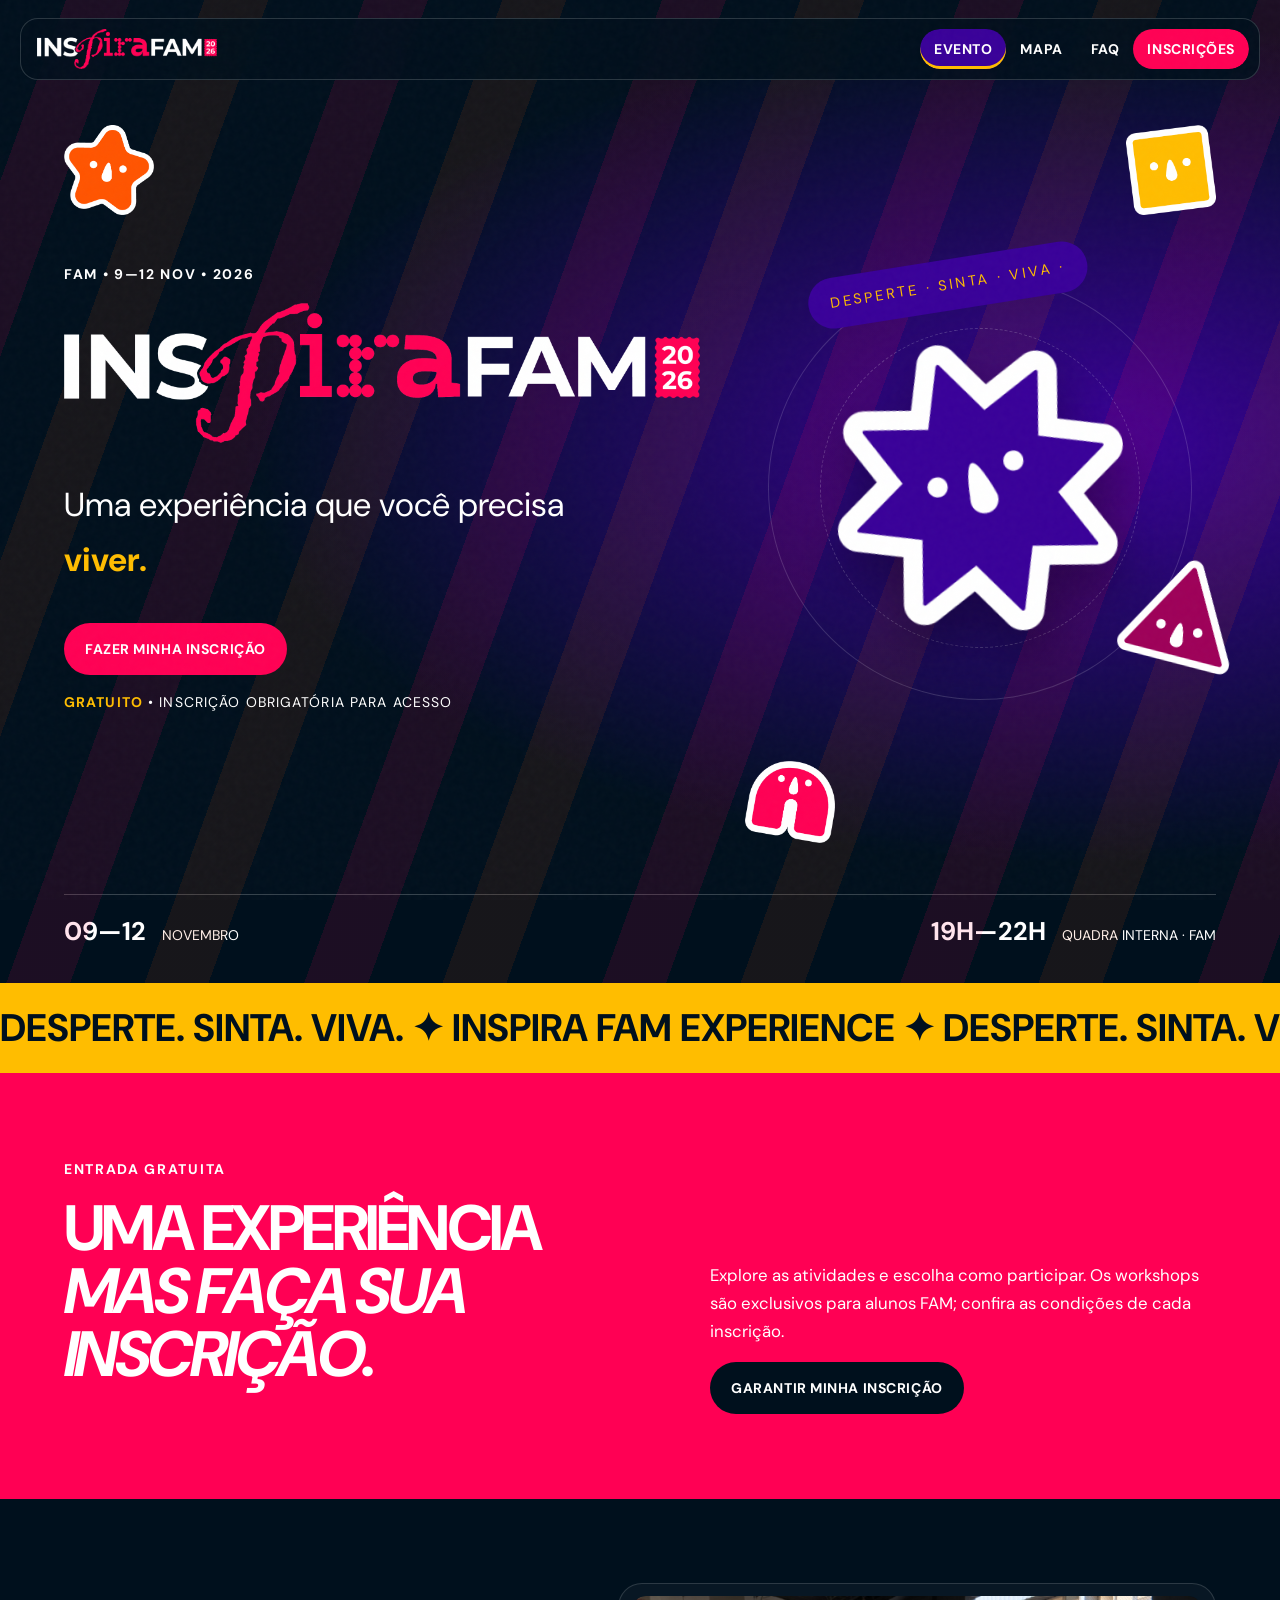
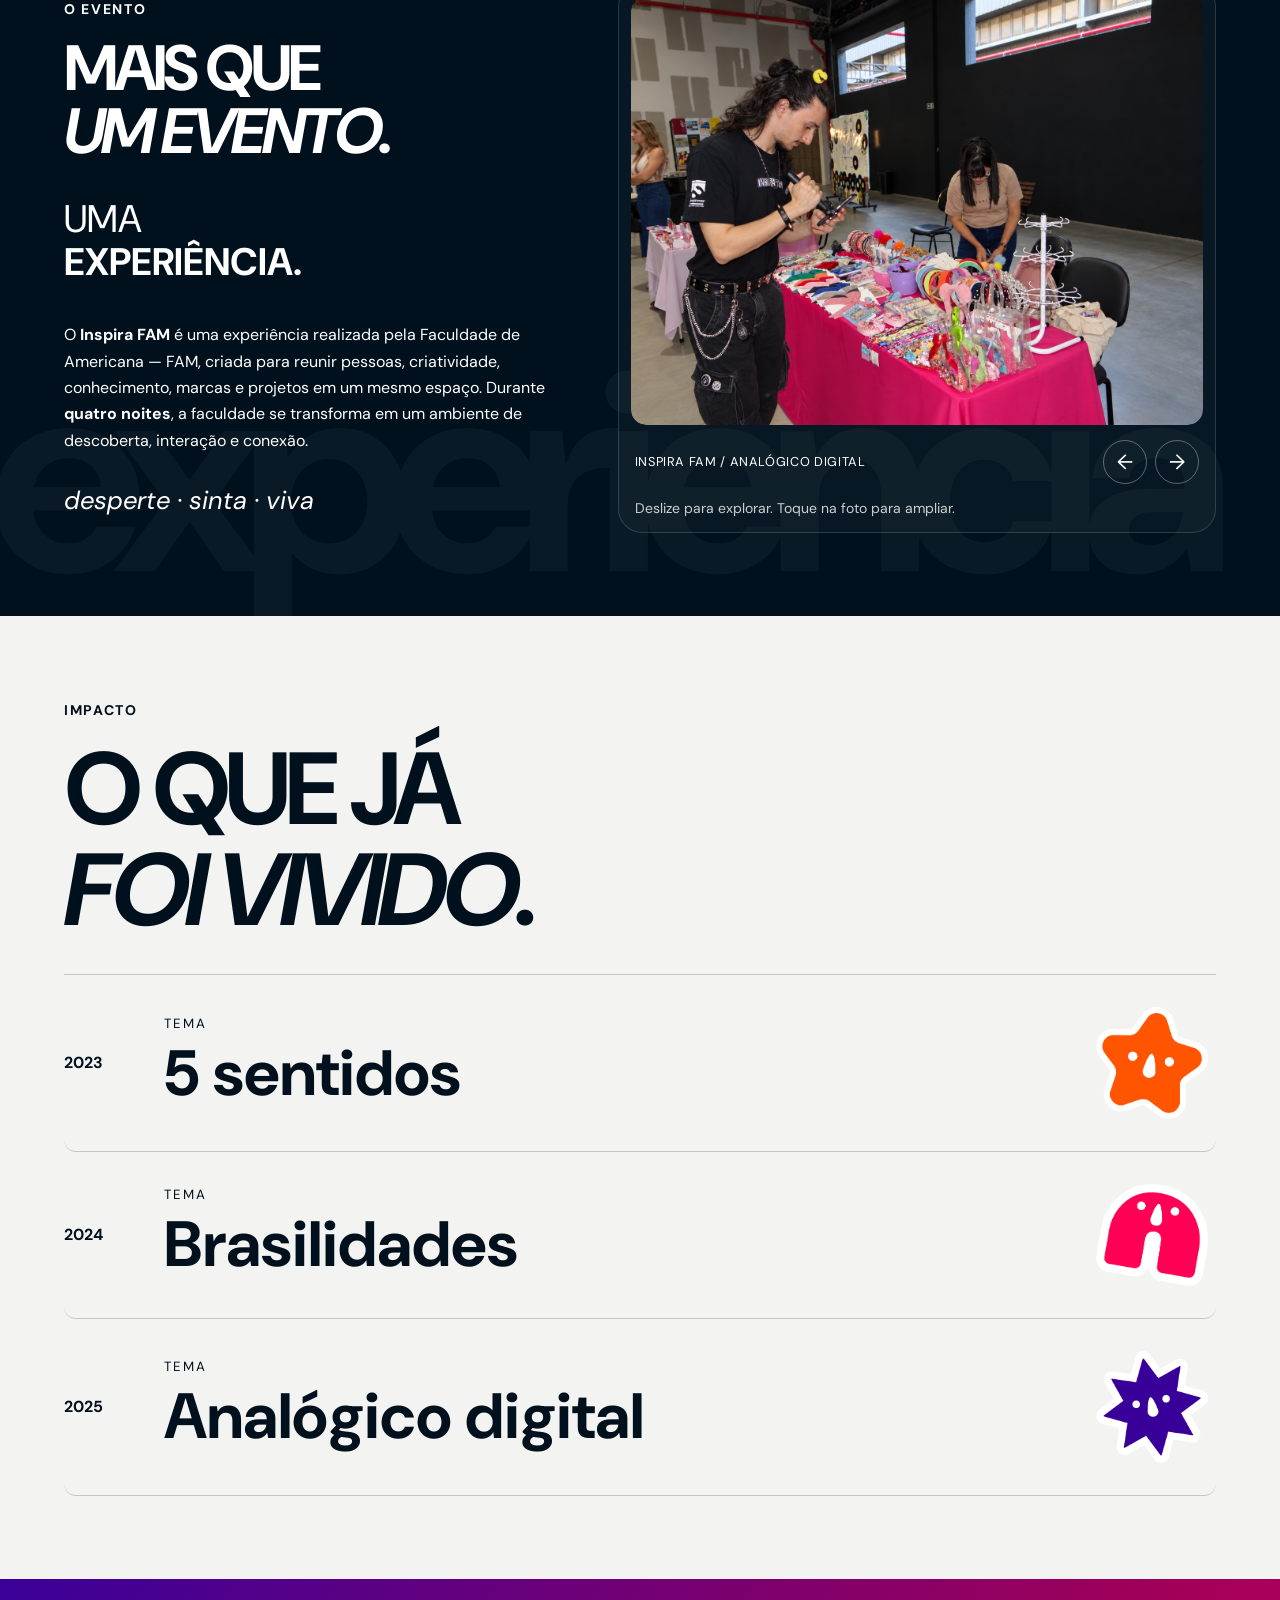
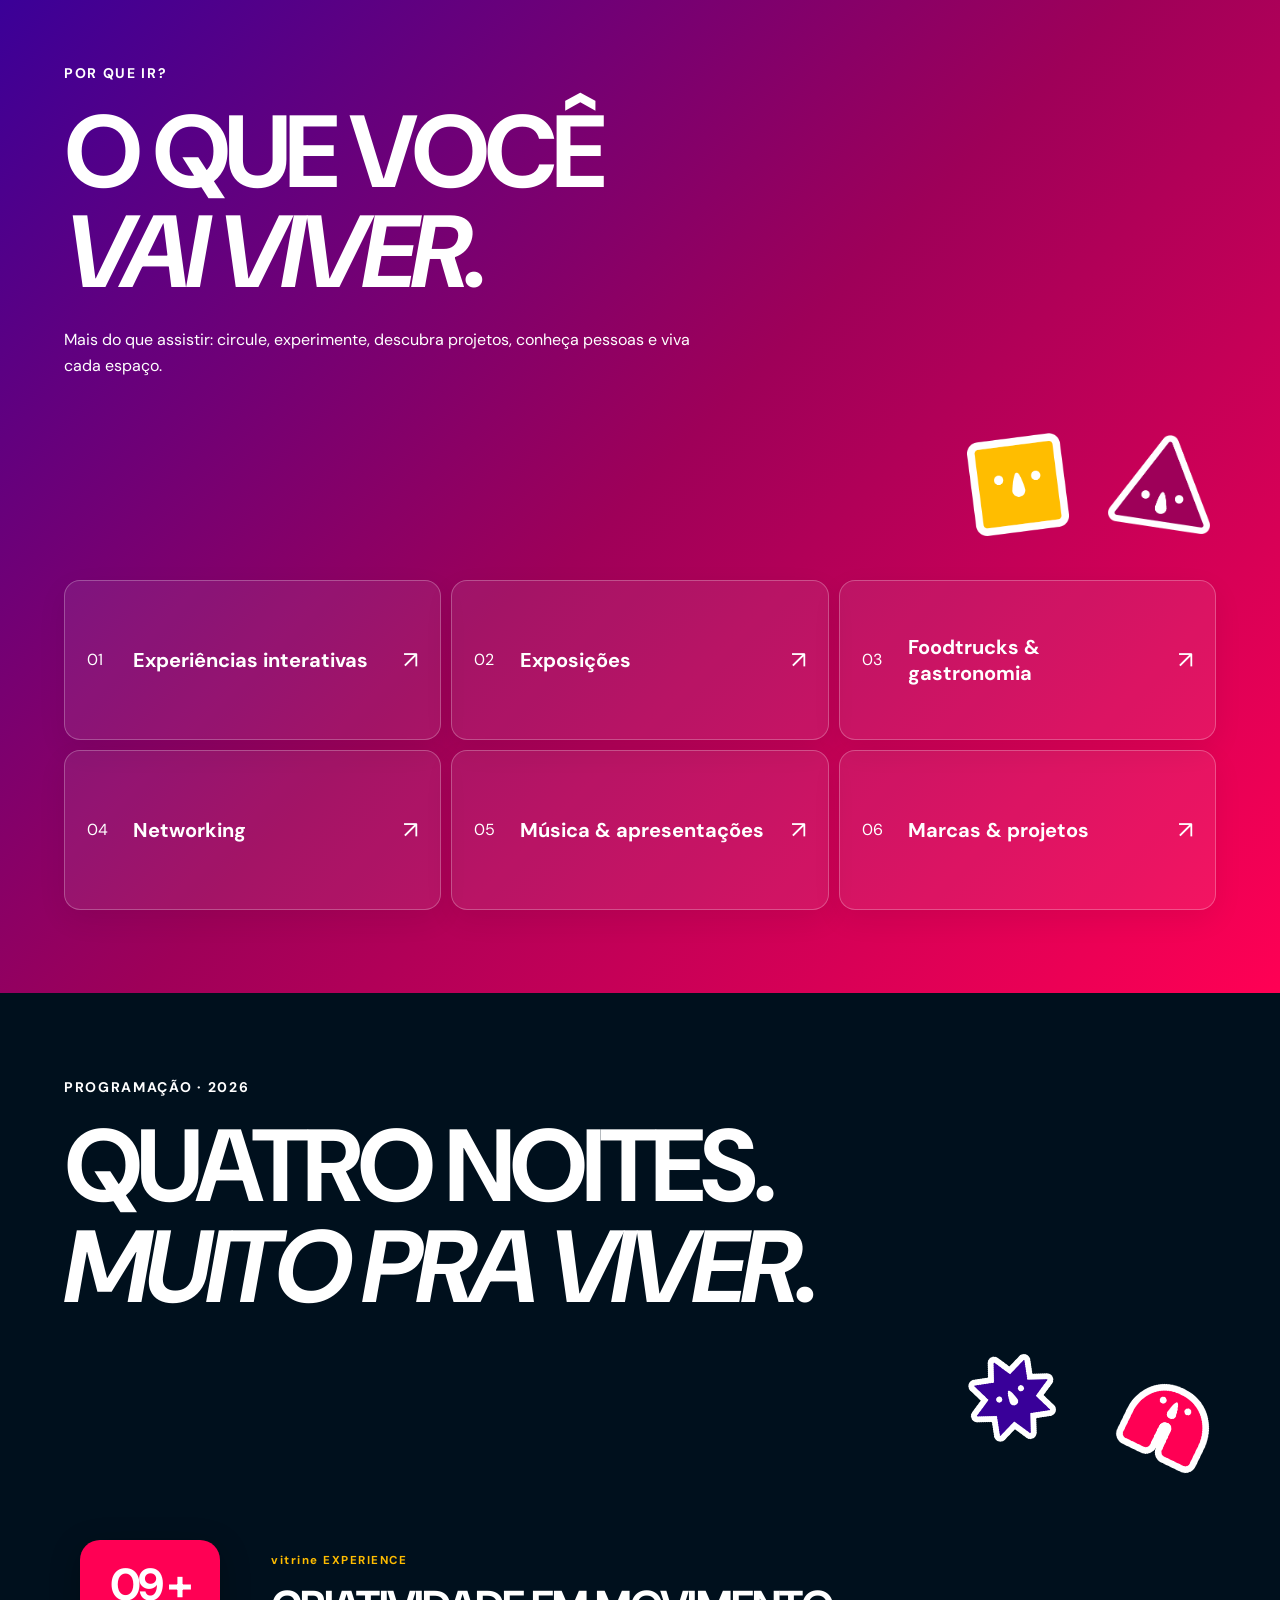
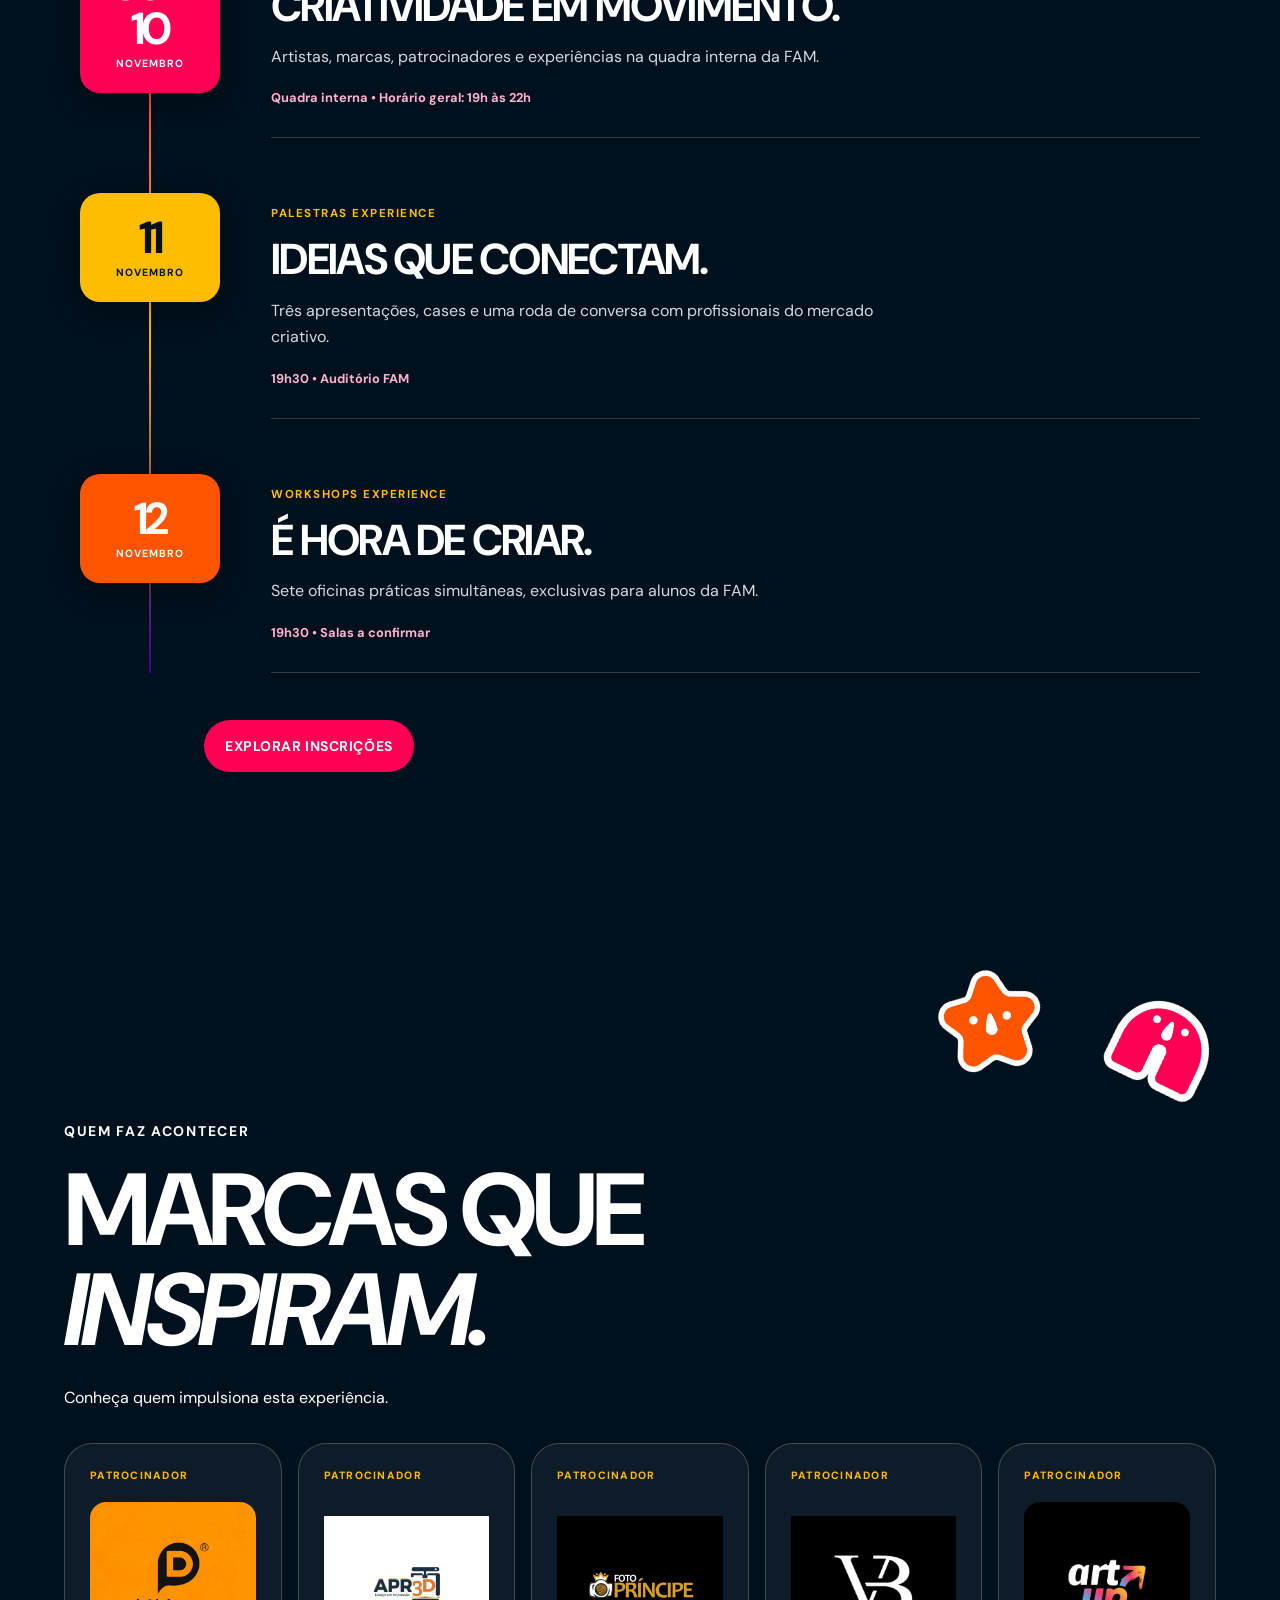
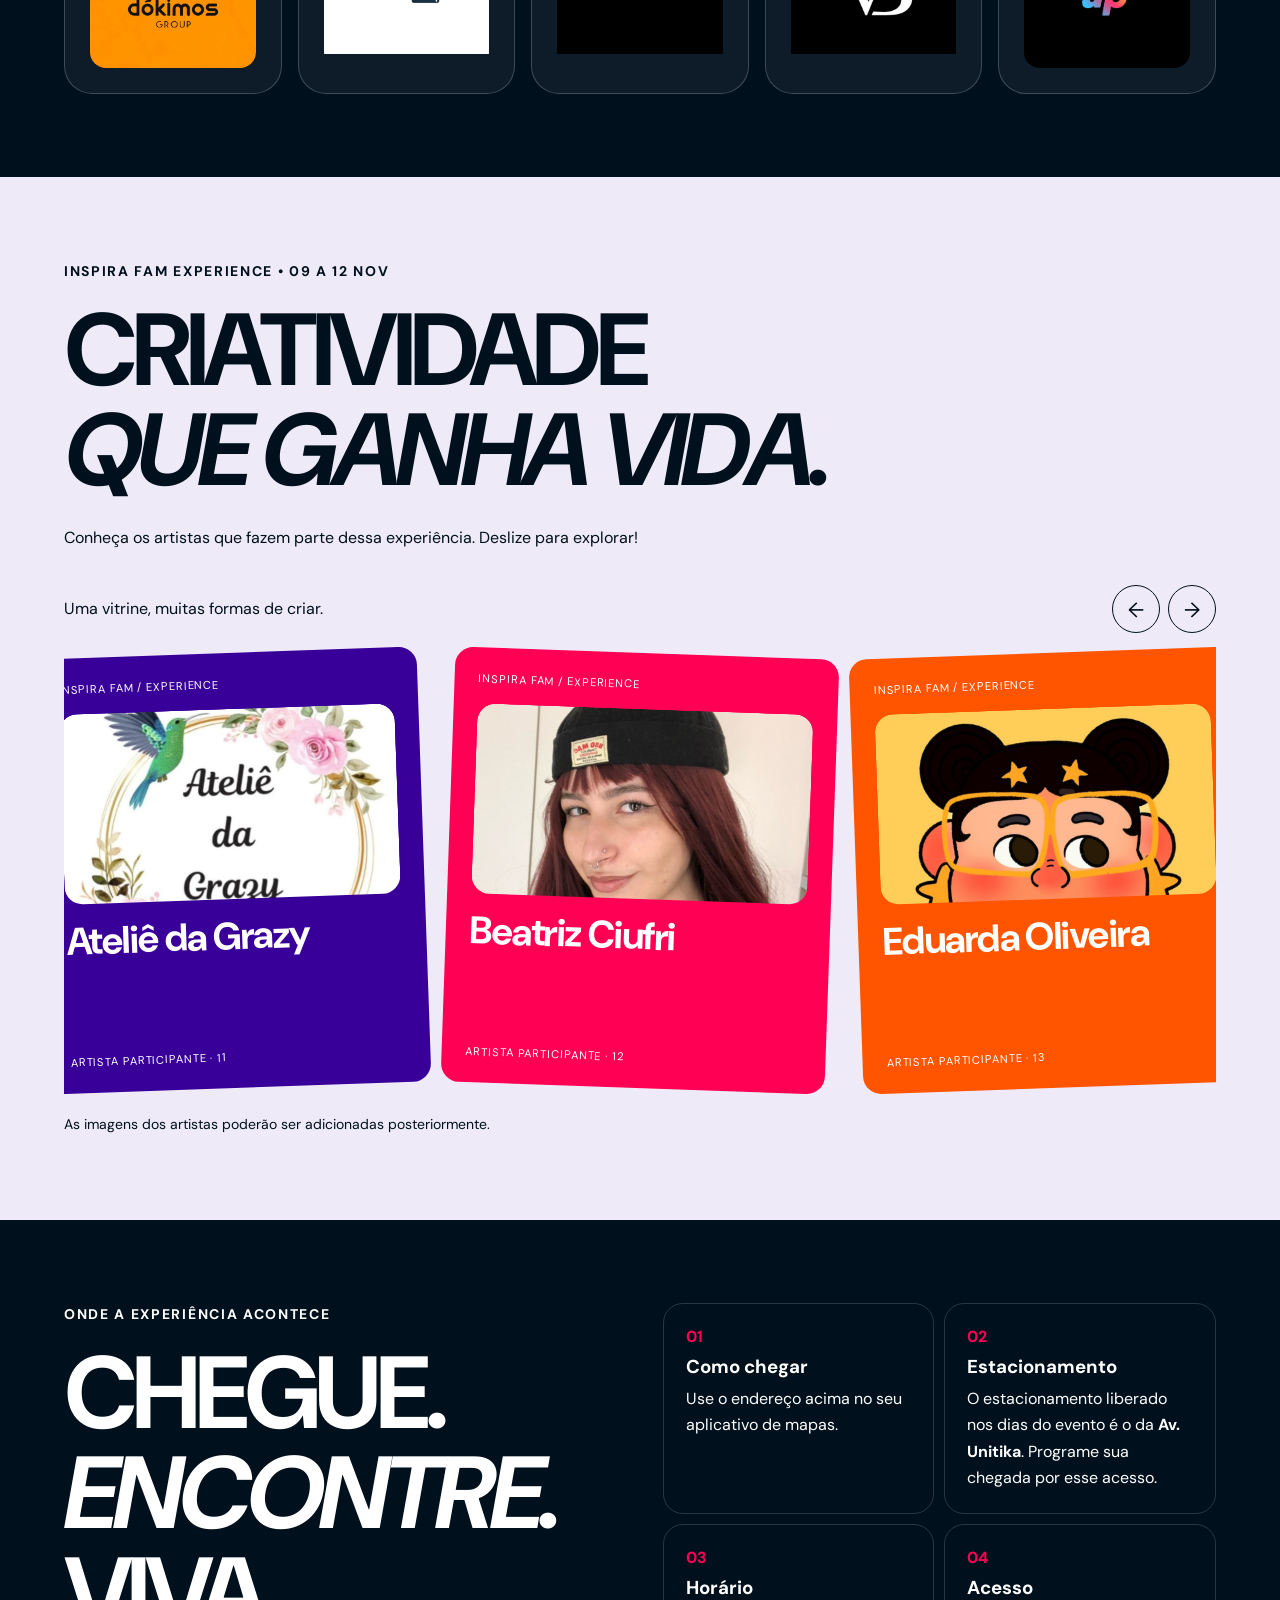
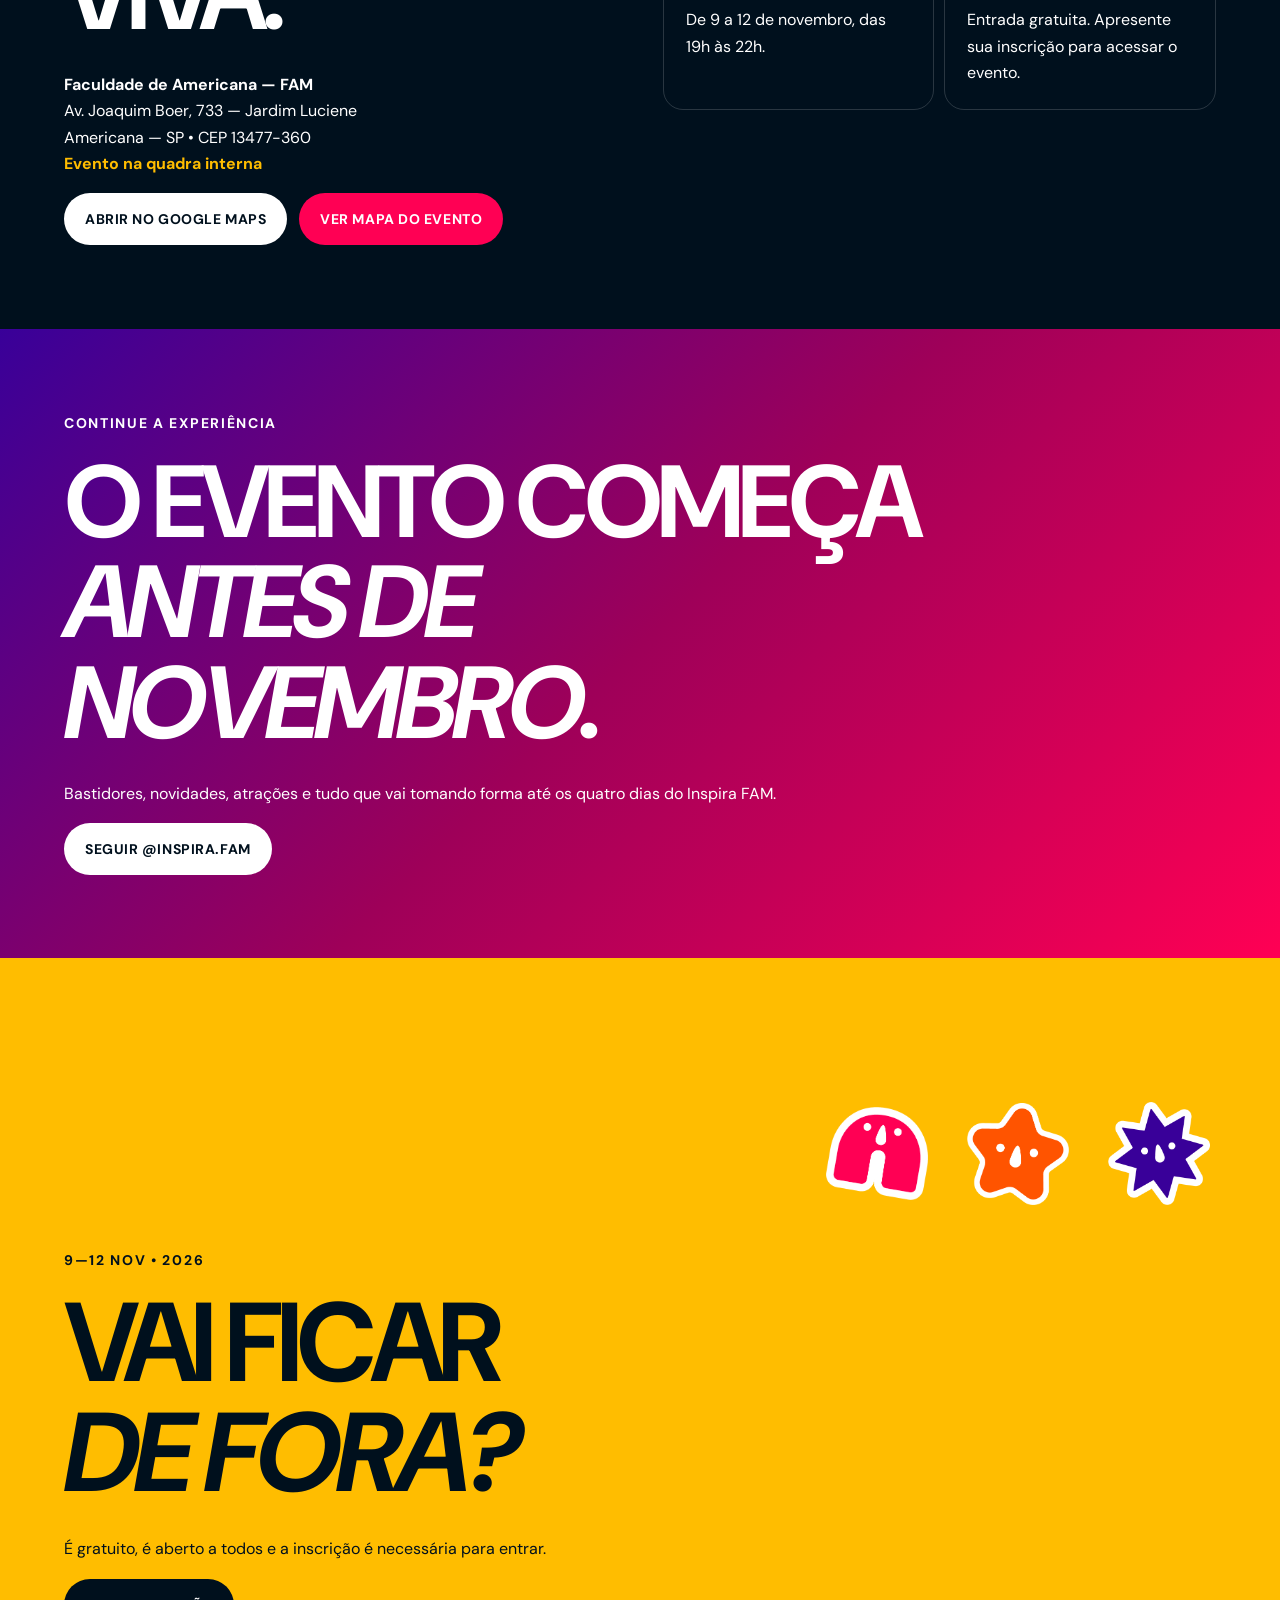
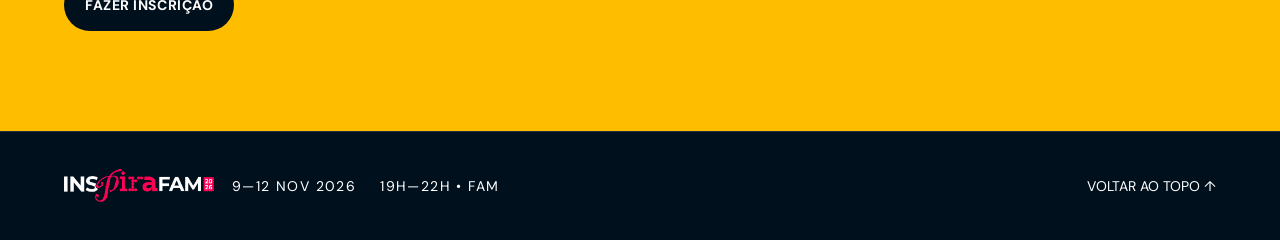
==== commit eb3c73ae: "final" ====
--- a/index.html
+++ b/index.html
@@ -214,12 +214,12 @@
     </section>
 
     
-    <section class="partners-section section-dark" id="patrocinadores" aria-labelledby="partners-title"><div class="sticker-rail new-section-stickers" aria-hidden="true"><img src="ativos/brand/mascote-estrela.png" alt="" loading="lazy"><img src="ativos/brand/mascote-arco.png" alt="" loading="lazy"></div><div class="section-heading reveal"><span class="kicker">QUEM FAZ ACONTECER</span><h2 id="partners-title">MARCAS QUE<br><i>INSPIRAM.</i></h2><p>Conheça quem impulsiona esta experiência.</p></div><div class="partner-grid"><article class="partner-card reveal"><span>PATROCINADOR</span><div class="partner-logo-image"><img src="ativos/brand/patrocinadores/dokimos.jpg" alt="Logotipo Dókimos Group" loading="lazy"></div></article><article class="partner-card reveal"><span>PATROCINADOR</span><div class="partner-logo-image"><img src="ativos/brand/patrocinadores/apr3d.jpg" alt="Logotipo APR3D" loading="lazy"></div></article><article class="partner-card reveal"><span>PATROCINADOR</span><div class="partner-logo-image partner-logo-dark"><img src="ativos/brand/patrocinadores/fotoprincipe.jpg" alt="Logotipo Foto Príncipe" loading="lazy"></div></article><article class="partner-card reveal"><span>PATROCINADOR</span><div class="partner-logo-image partner-logo-placeholder"><img src="ativos/brand/patrocinadores/shawdow.jpg" alt="Logotipo do novo patrocinador" loading="lazy" onerror="this.hidden=true;this.parentElement.querySelector('.logo-fallback').hidden=false"><span class="logo-fallback" hidden>ADICIONE AQUI O LOGO DO NOVO PATROCINADOR</span></div></article></div></section>
-    <section class="support-section section-gradient" id="apoiador"><div class="sticker-rail new-section-stickers" aria-hidden="true"><img src="ativos/brand/mascote-quadrado.png" alt="" loading="lazy"><img src="ativos/brand/mascote-estrela.png" alt="" loading="lazy"></div><div class="section-heading reveal"><span class="kicker">QUEM APOIA ESSA EXPERIÊNCIA</span><h2>JUNTOS,<br><i>FAZEMOS MAIS.</i></h2></div><div class="support-feature reveal"><span>APOIADOR OFICIAL</span><div class="support-logo-image"><img src="ativos/brand/patrocinadores/artup.jpg" alt="Logotipo Art Up" loading="lazy"></div></div></section>
+    <section class="partners-section section-dark" id="patrocinadores" aria-labelledby="partners-title"><div class="sticker-rail new-section-stickers" aria-hidden="true"><img src="ativos/brand/mascote-estrela.png" alt="" loading="lazy"><img src="ativos/brand/mascote-arco.png" alt="" loading="lazy"></div><div class="section-heading reveal"><span class="kicker">QUEM FAZ ACONTECER</span><h2 id="partners-title">MARCAS QUE<br><i>INSPIRAM.</i></h2><p>Conheça quem impulsiona esta experiência.</p></div><div class="partner-grid"><article class="partner-card reveal"><span>PATROCINADOR</span><div class="partner-logo-image"><img src="ativos/brand/patrocinadores/dokimos.jpg" alt="Logotipo Dókimos Group" loading="lazy"></div></article><article class="partner-card reveal"><span>PATROCINADOR</span><div class="partner-logo-image"><img src="ativos/brand/patrocinadores/apr3d.jpg" alt="Logotipo APR3D" loading="lazy"></div></article><article class="partner-card reveal"><span>PATROCINADOR</span><div class="partner-logo-image partner-logo-dark"><img src="ativos/brand/patrocinadores/fotoprincipe.jpg" alt="Logotipo Foto Príncipe" loading="lazy"></div></article><article class="partner-card reveal"><span>PATROCINADOR</span><div class="partner-logo-image partner-logo-dark"><img src="ativos/brand/patrocinadores/vb.jpg" alt="Logotipo VB" loading="lazy"></div></article><article class="partner-card reveal"><span>PATROCINADOR</span><div class="partner-logo-image partner-logo-dark"><img src="ativos/brand/patrocinadores/artup.jpg" alt="Logotipo Art Up" loading="lazy"></div></article></div></section>
+    
     <!-- SEÇÃO DA PÁGINA -->
     <section class="gallery artists-carousel-section section-light" id="artistas" aria-labelledby="artists-carousel-title">
       <div class="section-heading reveal">
-        <span class="kicker">vitrine EXPERIENCE • 09 E 10 NOV</span>
+        <span class="kicker">INSPIRA FAM EXPERIENCE • 09 A 12 NOV</span>
         <h2 id="artists-carousel-title">CRIATIVIDADE<br><i>QUE GANHA VIDA.</i></h2>
         <p>Conheça os artistas que fazem parte dessa experiência. Deslize para explorar!</p>
       </div>
@@ -229,79 +229,79 @@
       </div>
       <div class="gallery-track artists-track" tabindex="0" aria-label="Carrossel de artistas participantes; use as setas para navegar">
         <article class="memory-card artist-memory-card memory-0" aria-label="Artista participante: Adara Calil">
-          <span class="memory-top">INSPIRA FAM / vitrine EXPERIENCE</span>
+          <span class="memory-top">INSPIRA FAM / EXPERIENCE</span>
           <div class="artist-memory-art" aria-hidden="true"><img src="ativos/brand/artistas/adara-calil.jpg" alt="" loading="lazy" onerror="this.onerror=null;this.src='ativos/brand/mascote-estrela.png';this.classList.add('artist-photo-fallback')"></div>
           <strong>Adara Calil</strong>
           <span class="memory-bottom">ARTISTA PARTICIPANTE · 01</span>
         </article>
         <article class="memory-card artist-memory-card memory-1" aria-label="Artista participante: Pedro Leonelli">
-          <span class="memory-top">INSPIRA FAM / vitrine EXPERIENCE</span>
+          <span class="memory-top">INSPIRA FAM / EXPERIENCE</span>
           <div class="artist-memory-art" aria-hidden="true"><img src="ativos/brand/artistas/pedro-leonelli.jpg" alt="" loading="lazy" onerror="this.onerror=null;this.src='ativos/brand/mascote-triangulo.png';this.classList.add('artist-photo-fallback')"></div>
           <strong>Pedro Leonelli</strong>
           <span class="memory-bottom">ARTISTA PARTICIPANTE · 02</span>
         </article>
         <article class="memory-card artist-memory-card memory-2" aria-label="Artista participante: Alexia">
-          <span class="memory-top">INSPIRA FAM / vitrine EXPERIENCE</span>
+          <span class="memory-top">INSPIRA FAM / EXPERIENCE</span>
           <div class="artist-memory-art" aria-hidden="true"><img src="ativos/brand/artistas/alexia.jpg" alt="" loading="lazy" onerror="this.onerror=null;this.src='ativos/brand/mascote-explosao.png';this.classList.add('artist-photo-fallback')"></div>
           <strong>Alexia</strong>
           <span class="memory-bottom">ARTISTA PARTICIPANTE · 03</span>
         </article>
         <article class="memory-card artist-memory-card memory-3" aria-label="Artista participante: Dr Blue">
-          <span class="memory-top">INSPIRA FAM / vitrine EXPERIENCE</span>
+          <span class="memory-top">INSPIRA FAM / EXPERIENCE</span>
           <div class="artist-memory-art" aria-hidden="true"><img src="ativos/brand/artistas/dr-blue.jpg" alt="" loading="lazy" onerror="this.onerror=null;this.src='ativos/brand/mascote-arco.png';this.classList.add('artist-photo-fallback')"></div>
           <strong>Dr Blue</strong>
           <span class="memory-bottom">ARTISTA PARTICIPANTE · 04</span>
         </article>
         <article class="memory-card artist-memory-card memory-4" aria-label="Artista participante: Amanda Emidio">
-          <span class="memory-top">INSPIRA FAM / vitrine EXPERIENCE</span>
+          <span class="memory-top">INSPIRA FAM / EXPERIENCE</span>
           <div class="artist-memory-art" aria-hidden="true"><img src="ativos/brand/artistas/amanda-emidio.jpg" alt="" loading="lazy" onerror="this.onerror=null;this.src='ativos/brand/mascote-quadrado.png';this.classList.add('artist-photo-fallback')"></div>
           <strong>Amanda Emidio</strong>
           <span class="memory-bottom">ARTISTA PARTICIPANTE · 05</span>
         </article>
         <article class="memory-card artist-memory-card memory-0" aria-label="Artista participante: Diego">
-          <span class="memory-top">INSPIRA FAM / vitrine EXPERIENCE</span>
+          <span class="memory-top">INSPIRA FAM / EXPERIENCE</span>
           <div class="artist-memory-art" aria-hidden="true"><img src="ativos/brand/artistas/diego.jpg" alt="" loading="lazy" onerror="this.onerror=null;this.src='ativos/brand/mascote-estrela.png';this.classList.add('artist-photo-fallback')"></div>
           <strong>Diego</strong>
           <span class="memory-bottom">ARTISTA PARTICIPANTE · 06</span>
         </article>
         <article class="memory-card artist-memory-card memory-1" aria-label="Artista participante: Miriã">
-          <span class="memory-top">INSPIRA FAM / vitrine EXPERIENCE</span>
+          <span class="memory-top">INSPIRA FAM / EXPERIENCE</span>
           <div class="artist-memory-art" aria-hidden="true"><img src="ativos/brand/artistas/miria.jpg" alt="" loading="lazy" onerror="this.onerror=null;this.src='ativos/brand/mascote-triangulo.png';this.classList.add('artist-photo-fallback')"></div>
           <strong>Miriã</strong>
           <span class="memory-bottom">ARTISTA PARTICIPANTE · 07</span>
         </article>
         <article class="memory-card artist-memory-card memory-2" aria-label="Artista participante: Alice FAM">
-          <span class="memory-top">INSPIRA FAM / vitrine EXPERIENCE</span>
+          <span class="memory-top">INSPIRA FAM / EXPERIENCE</span>
           <div class="artist-memory-art" aria-hidden="true"><img src="ativos/brand/artistas/alice-fam.jpg" alt="" loading="lazy" onerror="this.onerror=null;this.src='ativos/brand/mascote-explosao.png';this.classList.add('artist-photo-fallback')"></div>
           <strong>Alice FAM</strong>
           <span class="memory-bottom">ARTISTA PARTICIPANTE · 08</span>
         </article>
         <article class="memory-card artist-memory-card memory-3" aria-label="Artista participante: Gustavo Oliveira">
-          <span class="memory-top">INSPIRA FAM / vitrine EXPERIENCE</span>
+          <span class="memory-top">INSPIRA FAM / EXPERIENCE</span>
           <div class="artist-memory-art" aria-hidden="true"><img src="ativos/brand/artistas/gustavo-oliveira.jpg" alt="" loading="lazy" onerror="this.onerror=null;this.src='ativos/brand/mascote-arco.png';this.classList.add('artist-photo-fallback')"></div>
           <strong>Gustavo Oliveira</strong>
           <span class="memory-bottom">ARTISTA PARTICIPANTE · 09</span>
         </article>
         <article class="memory-card artist-memory-card memory-4" aria-label="Artista participante: Czarina Artesanatos">
-          <span class="memory-top">INSPIRA FAM / vitrine EXPERIENCE</span>
+          <span class="memory-top">INSPIRA FAM / EXPERIENCE</span>
           <div class="artist-memory-art" aria-hidden="true"><img src="ativos/brand/artistas/czarina-artesanatos.jpg" alt="" loading="lazy" onerror="this.onerror=null;this.src='ativos/brand/mascote-quadrado.png';this.classList.add('artist-photo-fallback')"></div>
           <strong>Czarina Artesanatos</strong>
           <span class="memory-bottom">ARTISTA PARTICIPANTE · 10</span>
         </article>
         <article class="memory-card artist-memory-card memory-0" aria-label="Artista participante: Ateliê da Grazy">
-          <span class="memory-top">INSPIRA FAM / vitrine EXPERIENCE</span>
+          <span class="memory-top">INSPIRA FAM / EXPERIENCE</span>
           <div class="artist-memory-art" aria-hidden="true"><img src="ativos/brand/artistas/atelie-da-grazy.jpg" alt="" loading="lazy" onerror="this.onerror=null;this.src='ativos/brand/mascote-estrela.png';this.classList.add('artist-photo-fallback')"></div>
           <strong>Ateliê da Grazy</strong>
           <span class="memory-bottom">ARTISTA PARTICIPANTE · 11</span>
         </article>
         <article class="memory-card artist-memory-card memory-1" aria-label="Artista participante: Beatriz Ciufri">
-          <span class="memory-top">INSPIRA FAM / vitrine EXPERIENCE</span>
+          <span class="memory-top">INSPIRA FAM / EXPERIENCE</span>
           <div class="artist-memory-art" aria-hidden="true"><img src="ativos/brand/artistas/beatriz-ciufri.jpg" alt="" loading="lazy" onerror="this.onerror=null;this.src='ativos/brand/mascote-triangulo.png';this.classList.add('artist-photo-fallback')"></div>
           <strong>Beatriz Ciufri</strong>
           <span class="memory-bottom">ARTISTA PARTICIPANTE · 12</span>
         </article>
         <article class="memory-card artist-memory-card memory-2" aria-label="Artista participante: Eduarda Oliveira">
-          <span class="memory-top">INSPIRA FAM / vitrine EXPERIENCE</span>
+          <span class="memory-top">INSPIRA FAM / EXPERIENCE</span>
           <div class="artist-memory-art" aria-hidden="true"><img src="ativos/brand/artistas/eduarda-oliveira.jpg" alt="" loading="lazy" onerror="this.onerror=null;this.src='ativos/brand/mascote-explosao.png';this.classList.add('artist-photo-fallback')"></div>
           <strong>Eduarda Oliveira</strong>
           <span class="memory-bottom">ARTISTA PARTICIPANTE · 13</span>
--- a/style.css
+++ b/style.css
@@ -2227,3 +2227,10 @@
 .partner-card:last-child .partner-logo-image{overflow:hidden!important}
 .partner-card:last-child .partner-logo-image img{width:112%!important;height:112%!important;max-width:none!important;max-height:none!important;object-fit:cover!important;object-position:center!important}
 @media(max-width:600px){.partner-card:last-child .partner-logo-image img{width:112%!important;height:112%!important}}
+
+/* Cinco patrocinadores: logos uniformes, sem molduras internas */
+.partner-grid{grid-template-columns:repeat(5,minmax(0,1fr))!important}
+.partner-card .partner-logo-image{padding:0!important;border:0!important;outline:0!important;box-shadow:none!important;background:transparent!important;aspect-ratio:1/1!important}
+.partner-card .partner-logo-image img{width:100%!important;height:100%!important;max-width:100%!important;max-height:100%!important;object-fit:contain!important}
+@media(max-width:1100px){.partner-grid{grid-template-columns:repeat(3,minmax(0,1fr))!important}}
+@media(max-width:650px){.partner-grid{grid-template-columns:repeat(2,minmax(0,1fr))!important}}
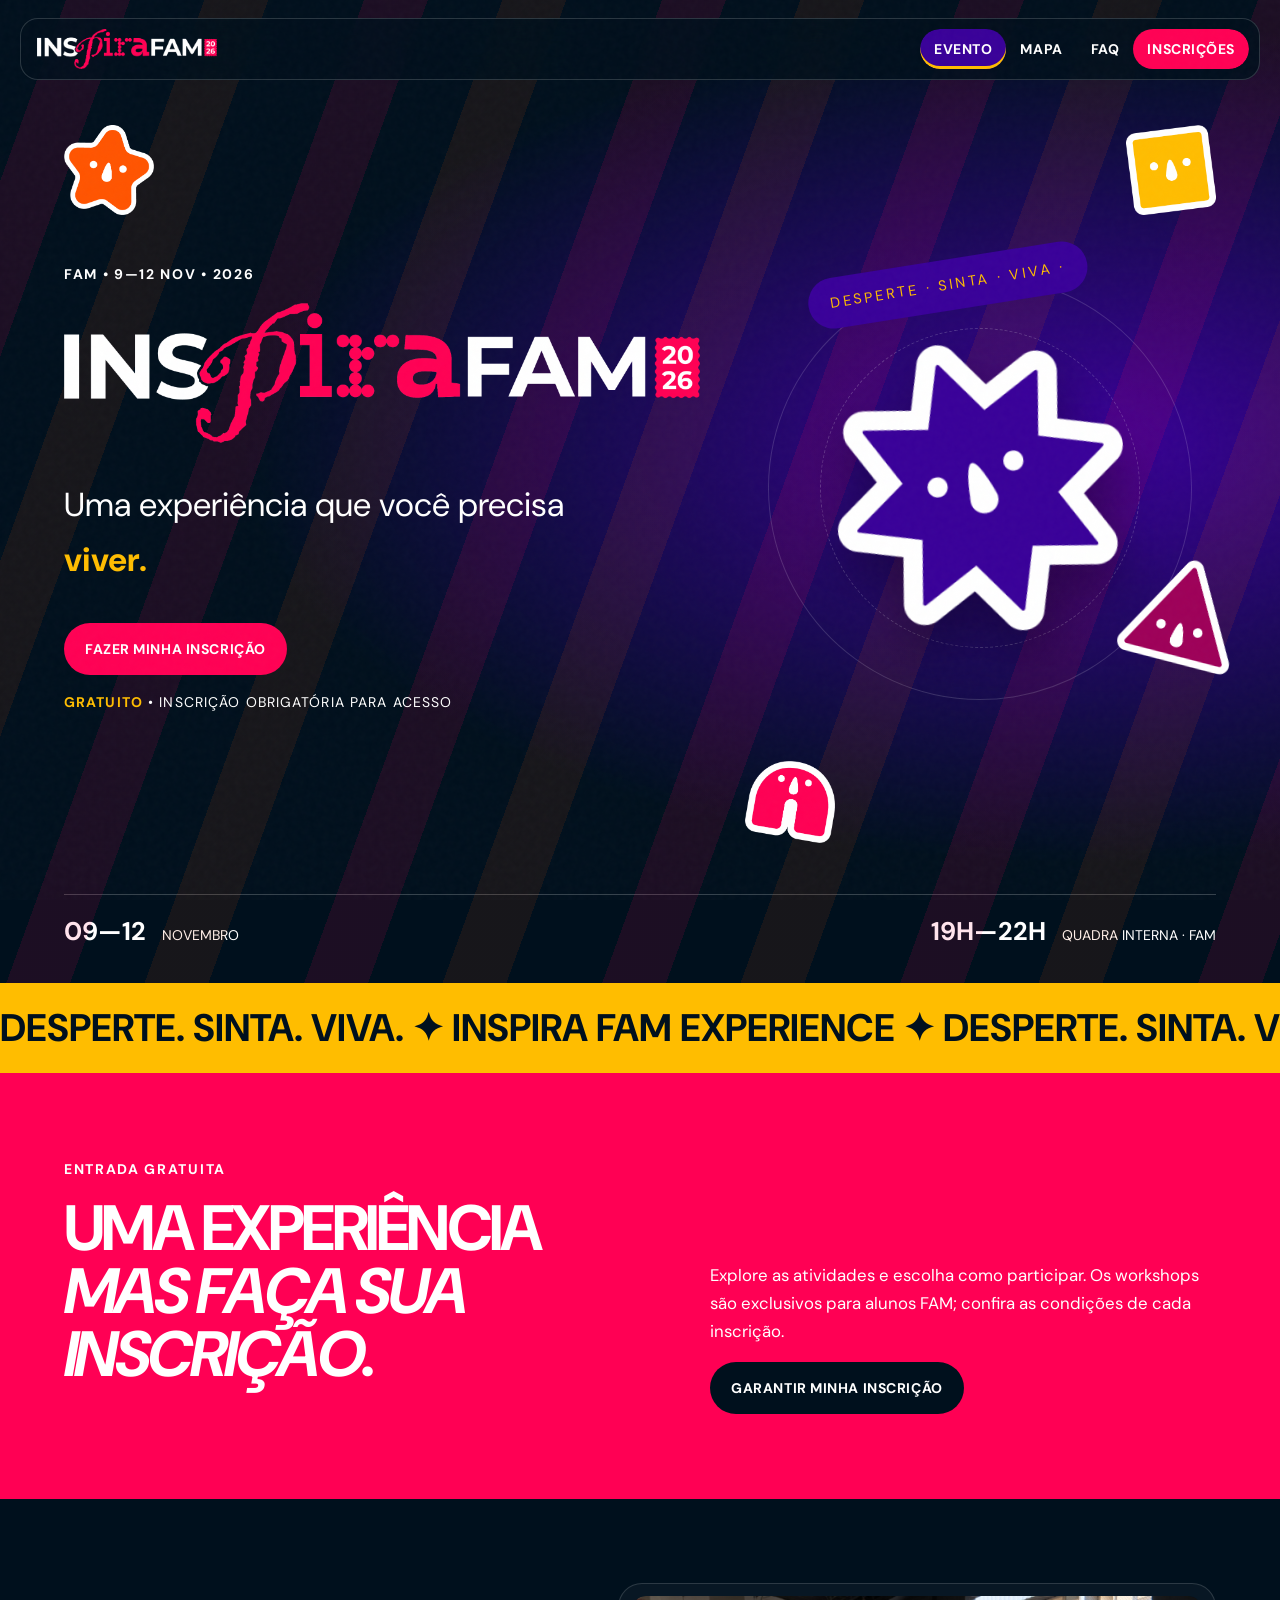
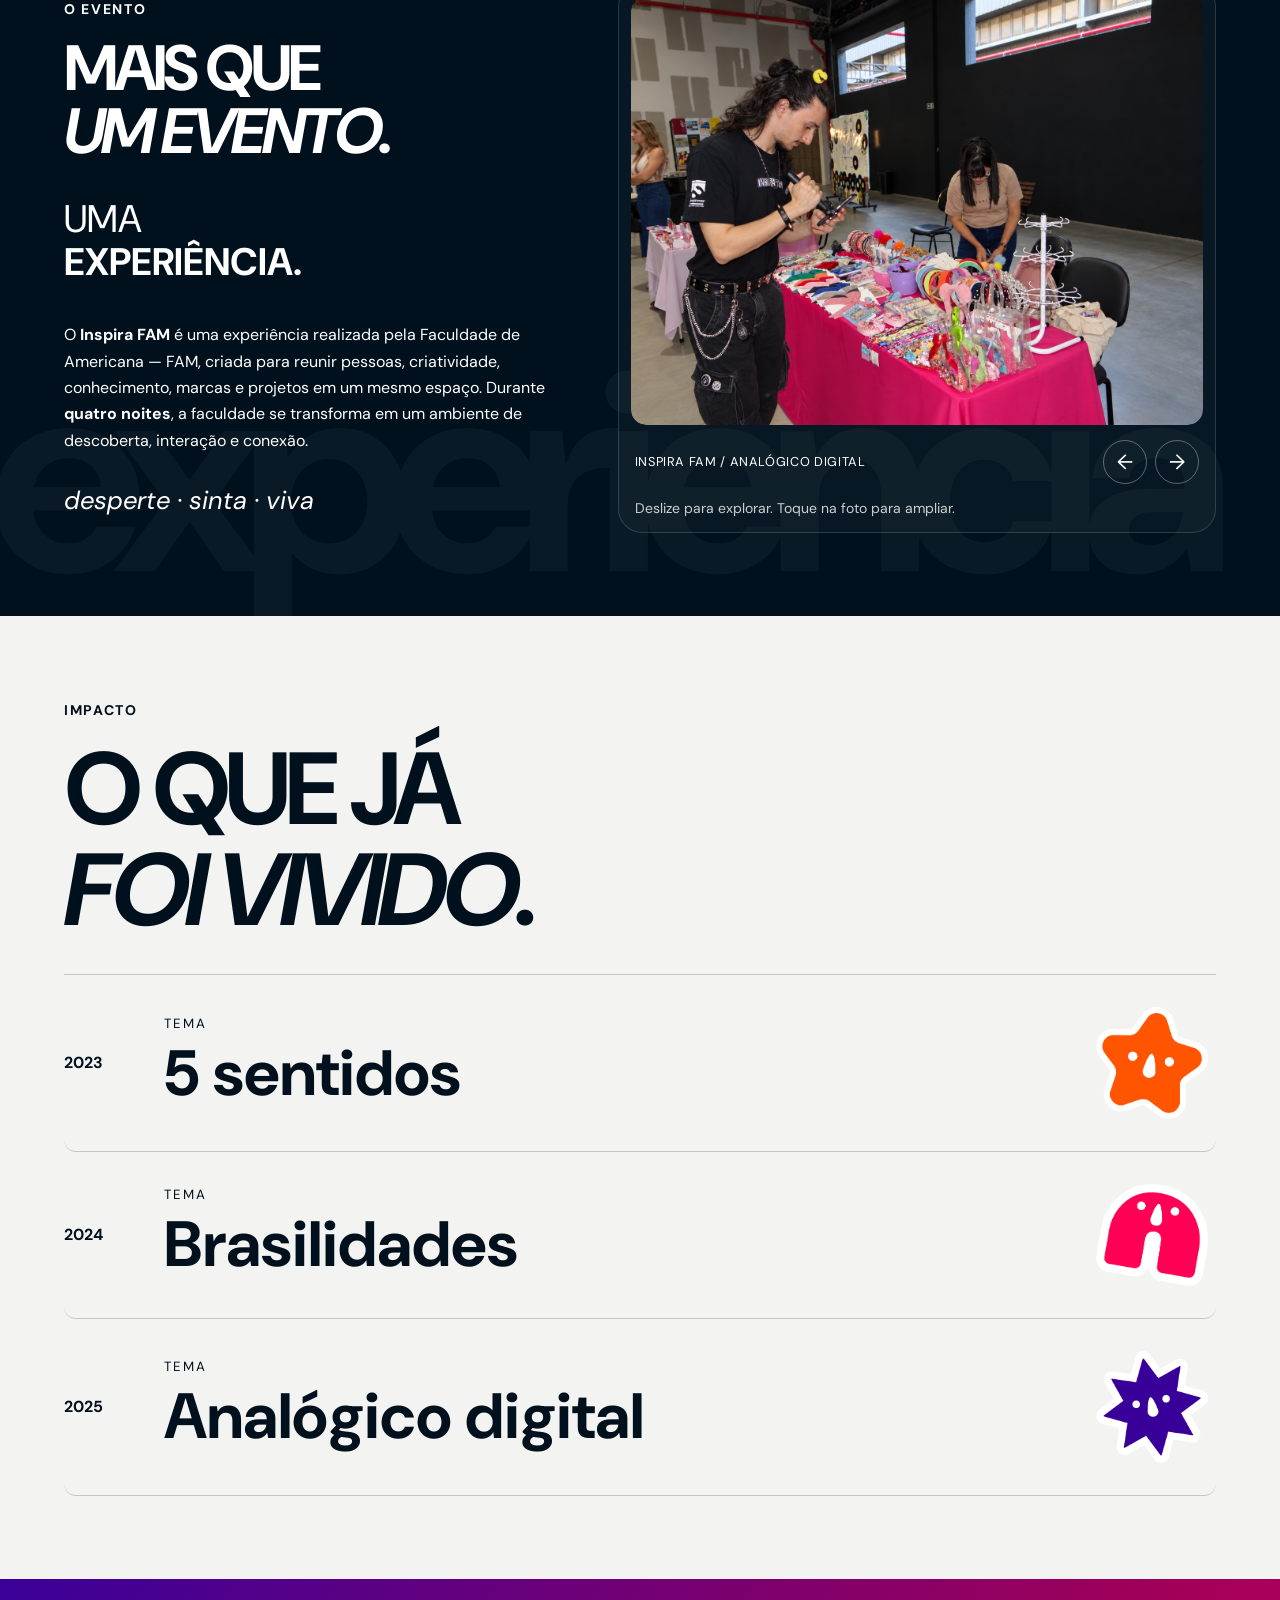
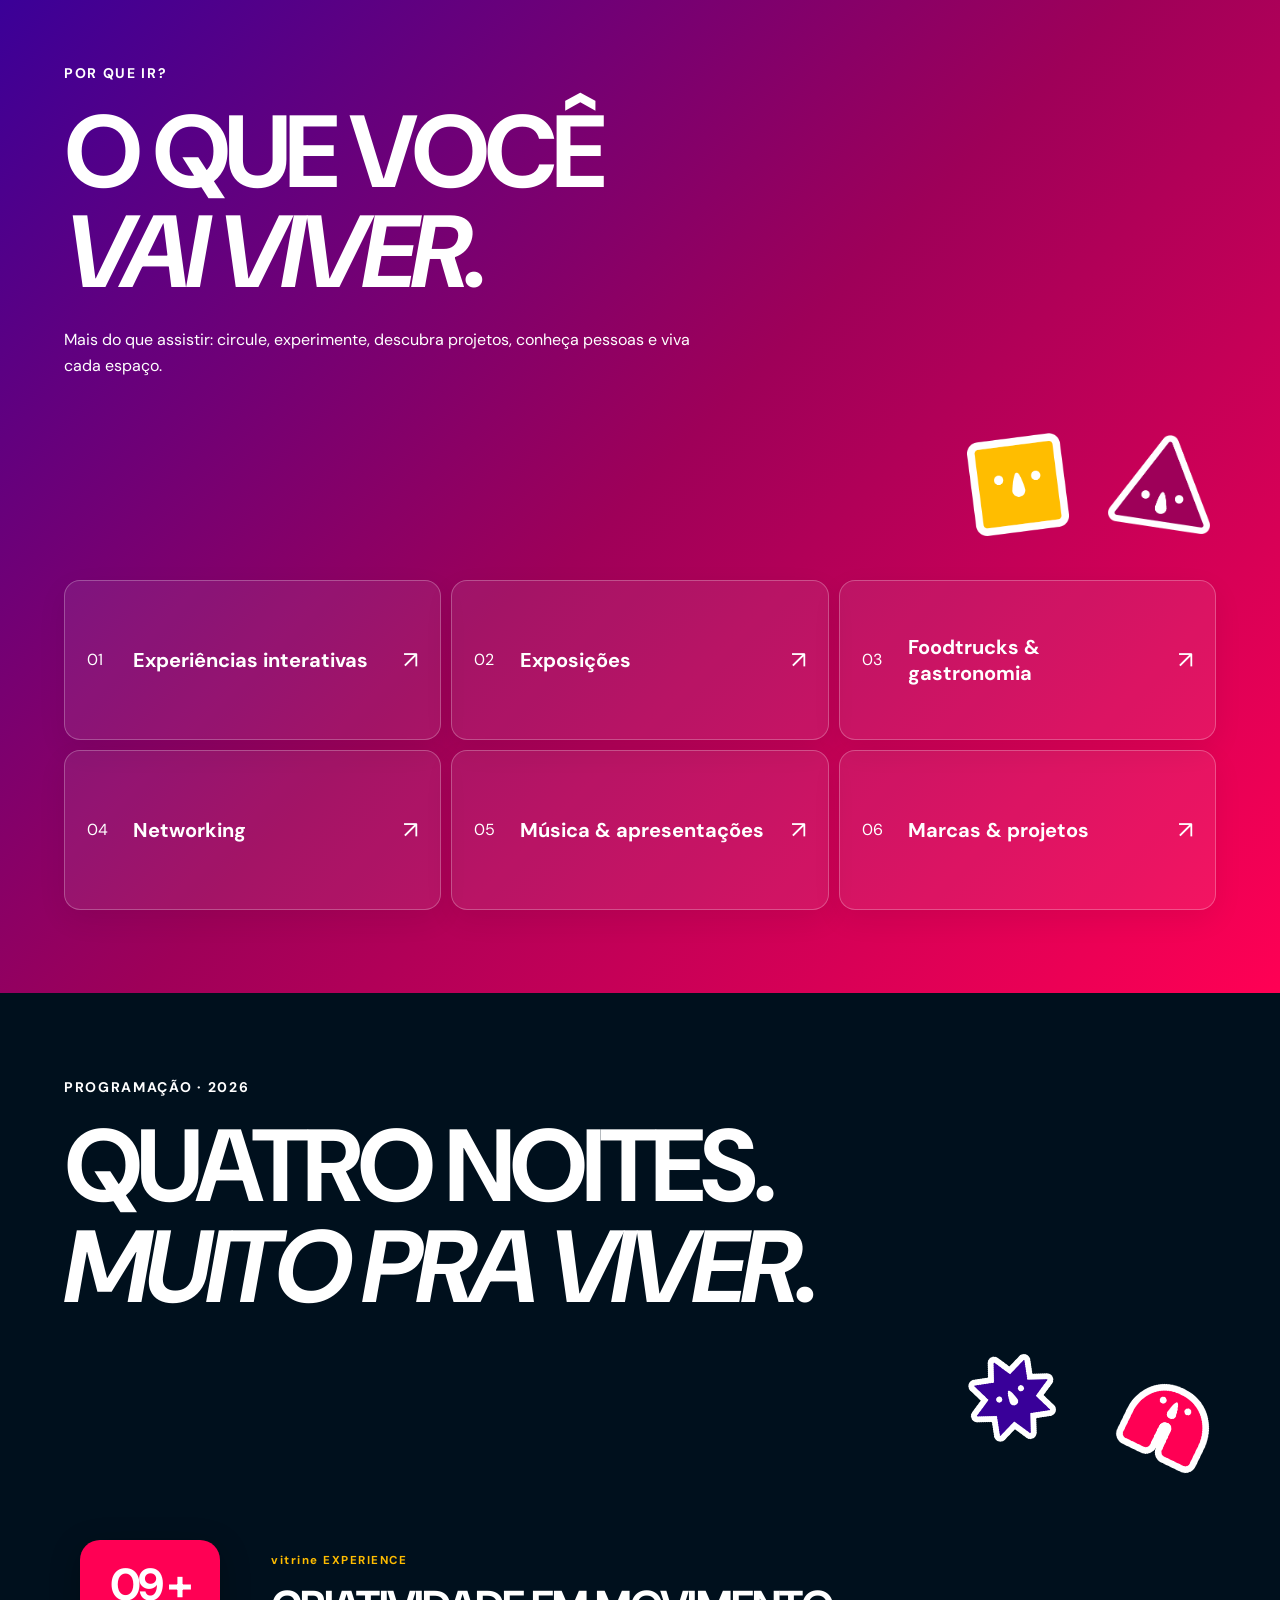
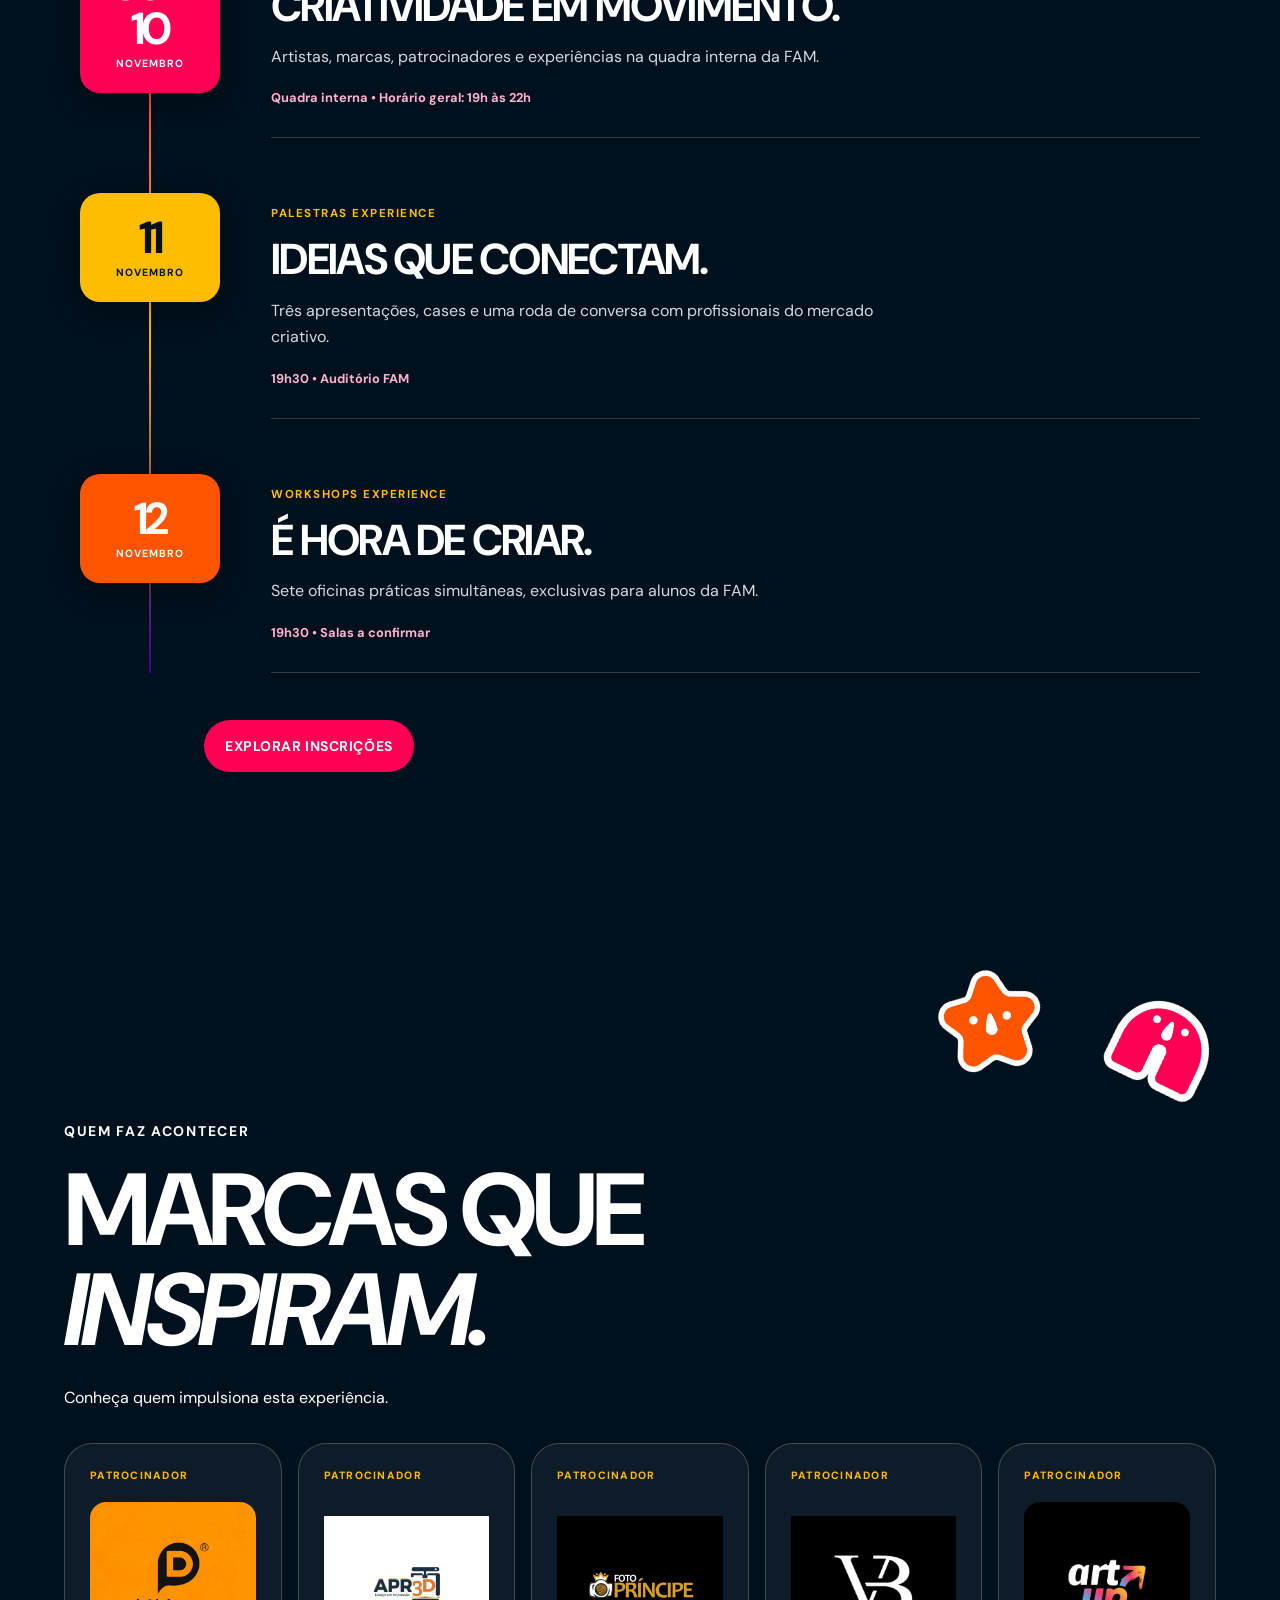
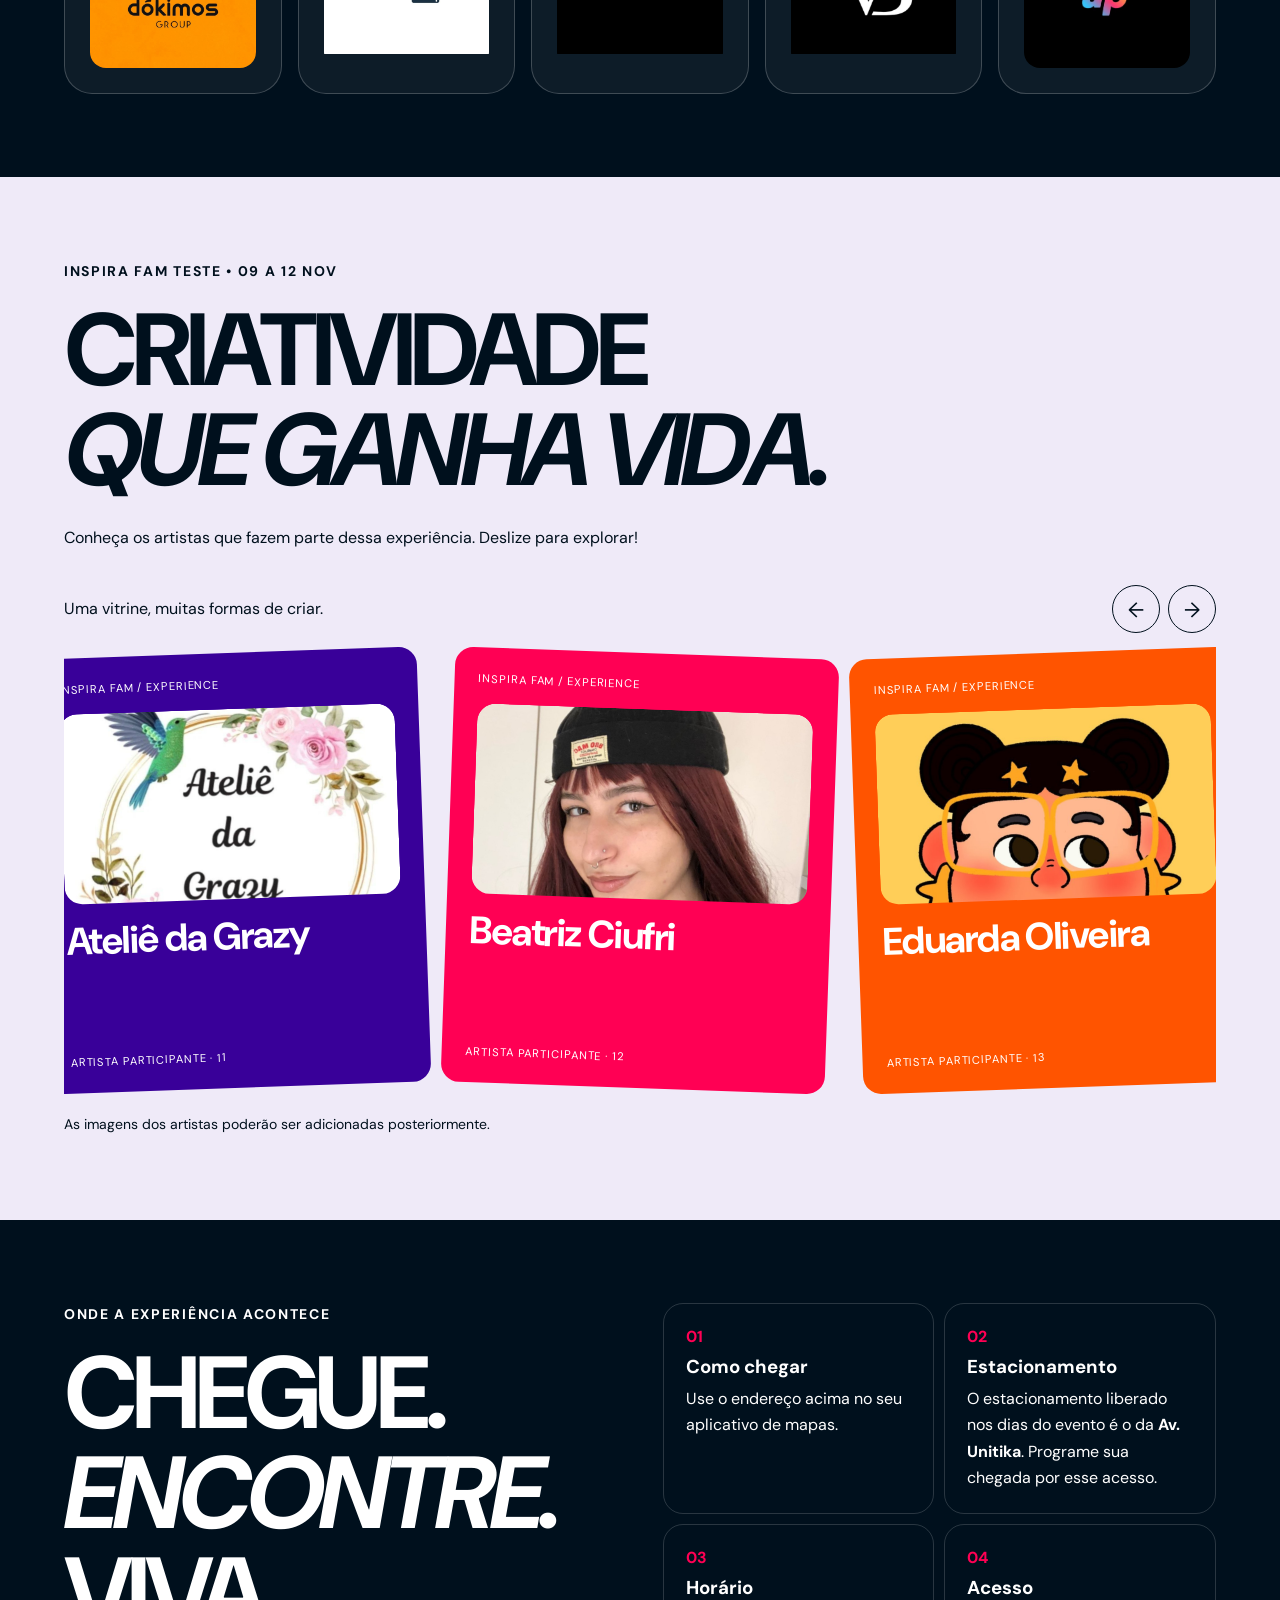
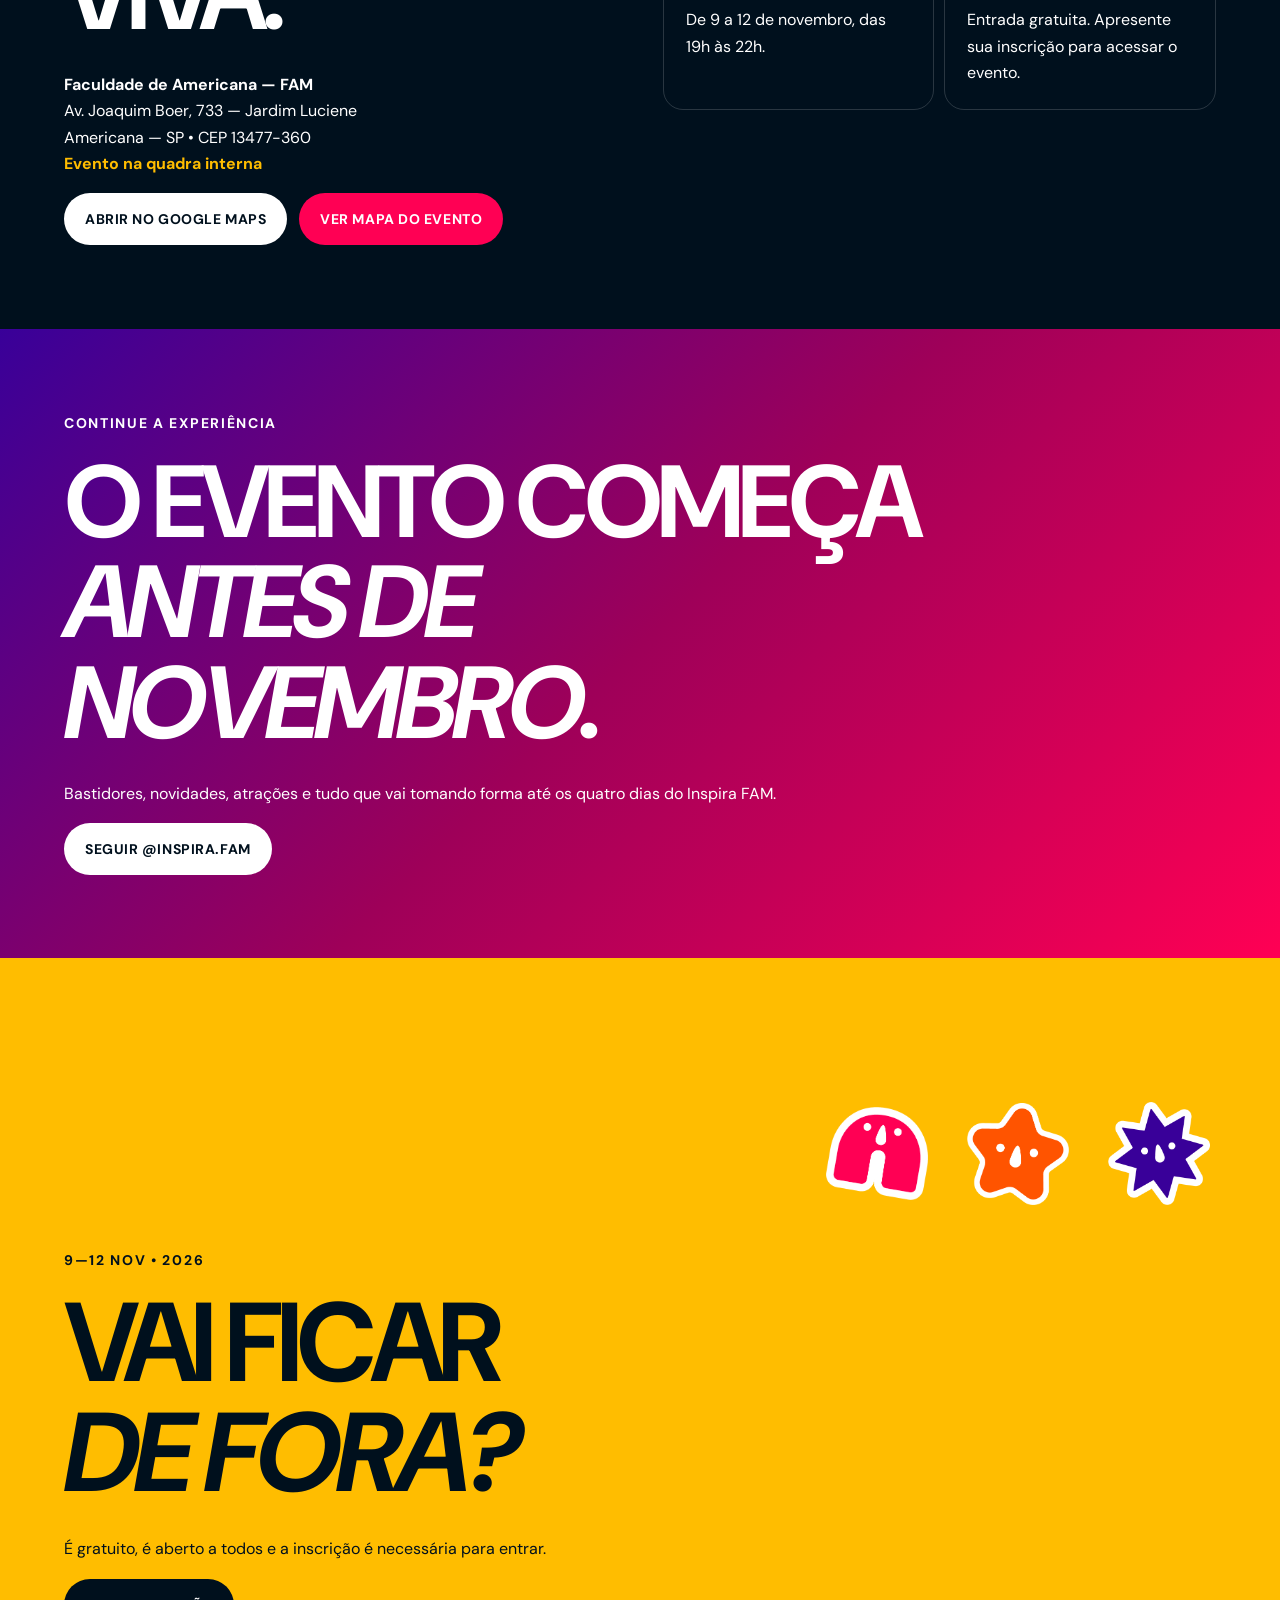
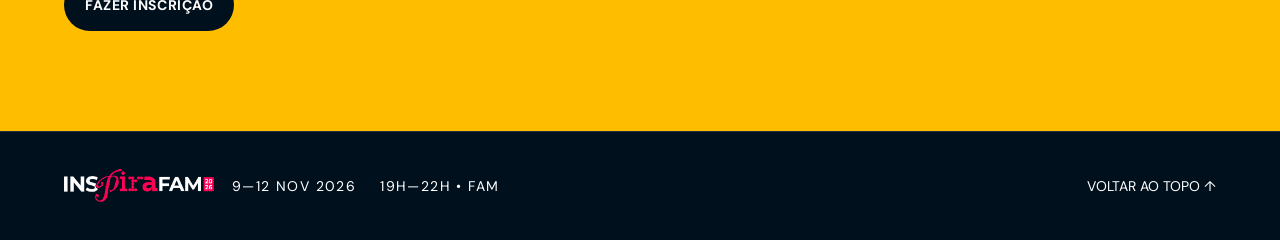
==== commit afdda02c: "etjs" ====
--- a/index.html
+++ b/index.html
@@ -219,7 +219,7 @@
     <!-- SEÇÃO DA PÁGINA -->
     <section class="gallery artists-carousel-section section-light" id="artistas" aria-labelledby="artists-carousel-title">
       <div class="section-heading reveal">
-        <span class="kicker">INSPIRA FAM EXPERIENCE • 09 A 12 NOV</span>
+        <span class="kicker">INSPIRA FAM teste • 09 A 12 NOV</span>
         <h2 id="artists-carousel-title">CRIATIVIDADE<br><i>QUE GANHA VIDA.</i></h2>
         <p>Conheça os artistas que fazem parte dessa experiência. Deslize para explorar!</p>
       </div>
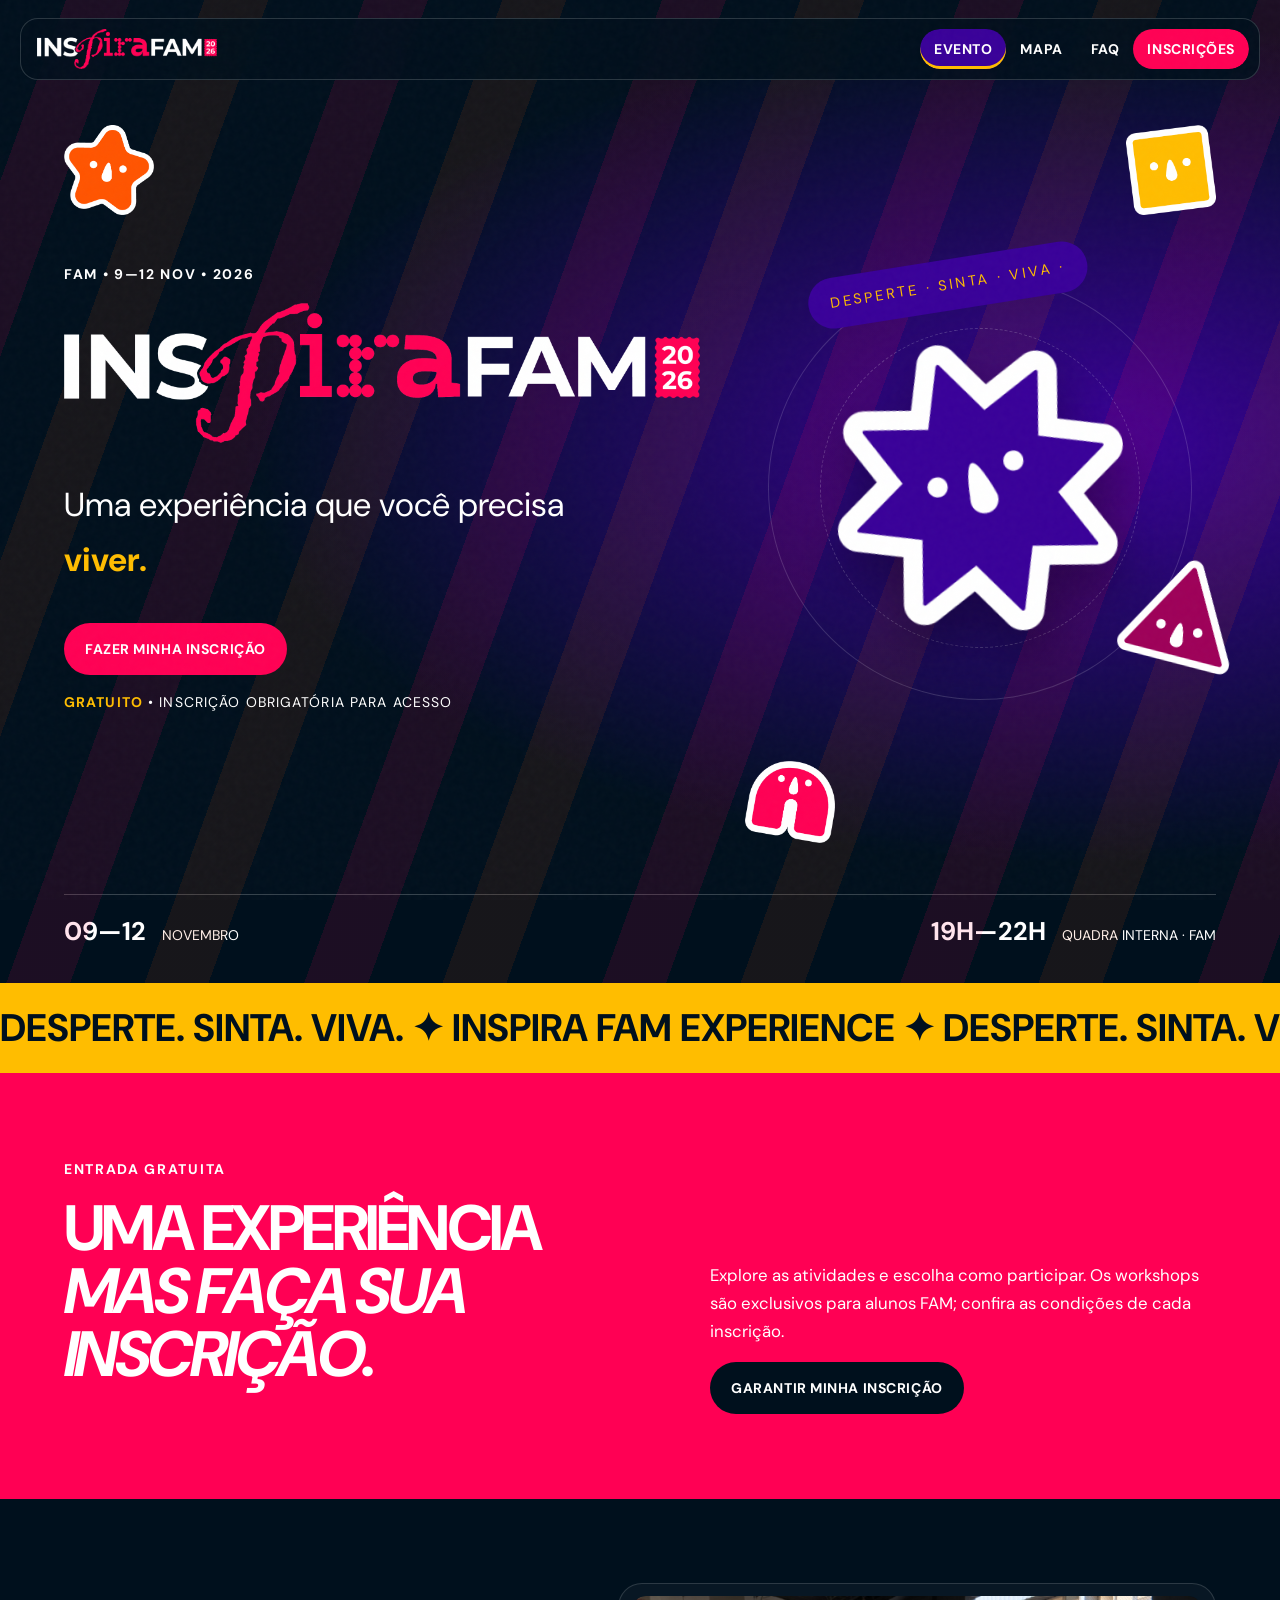
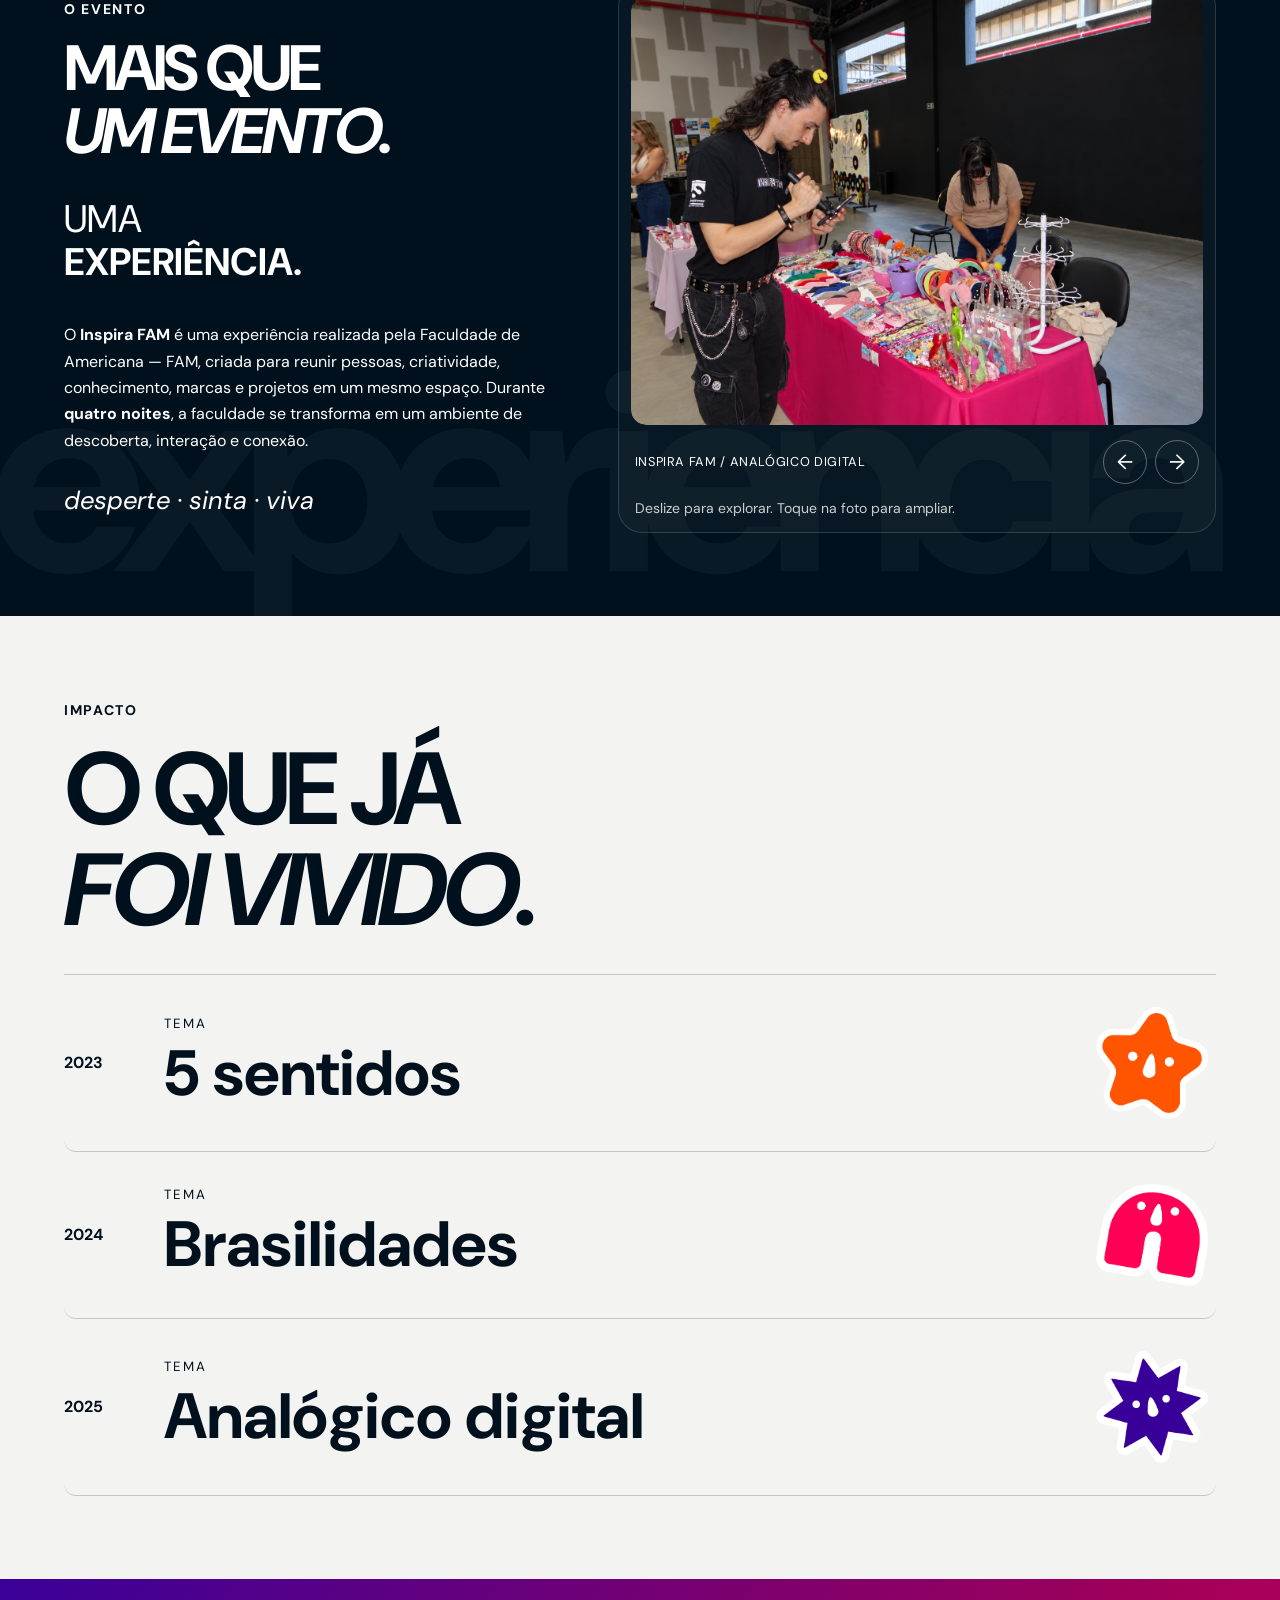
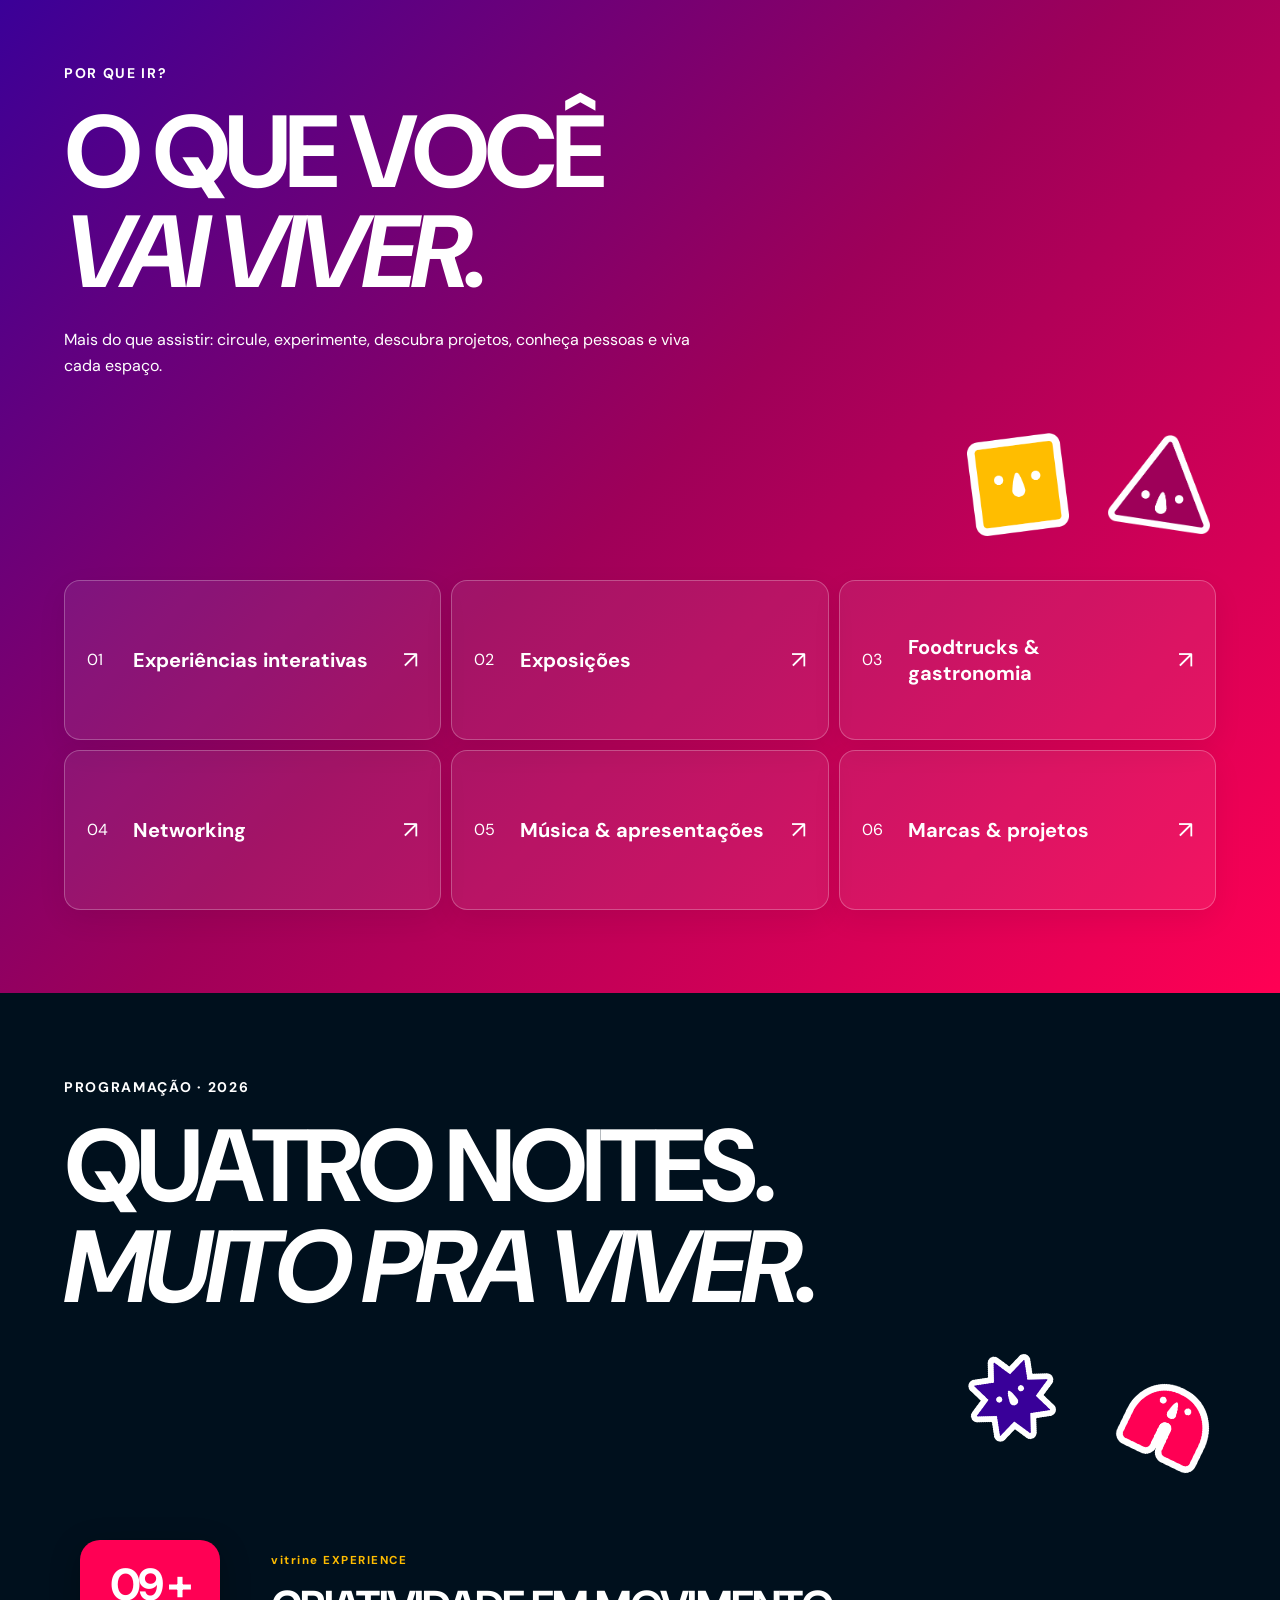
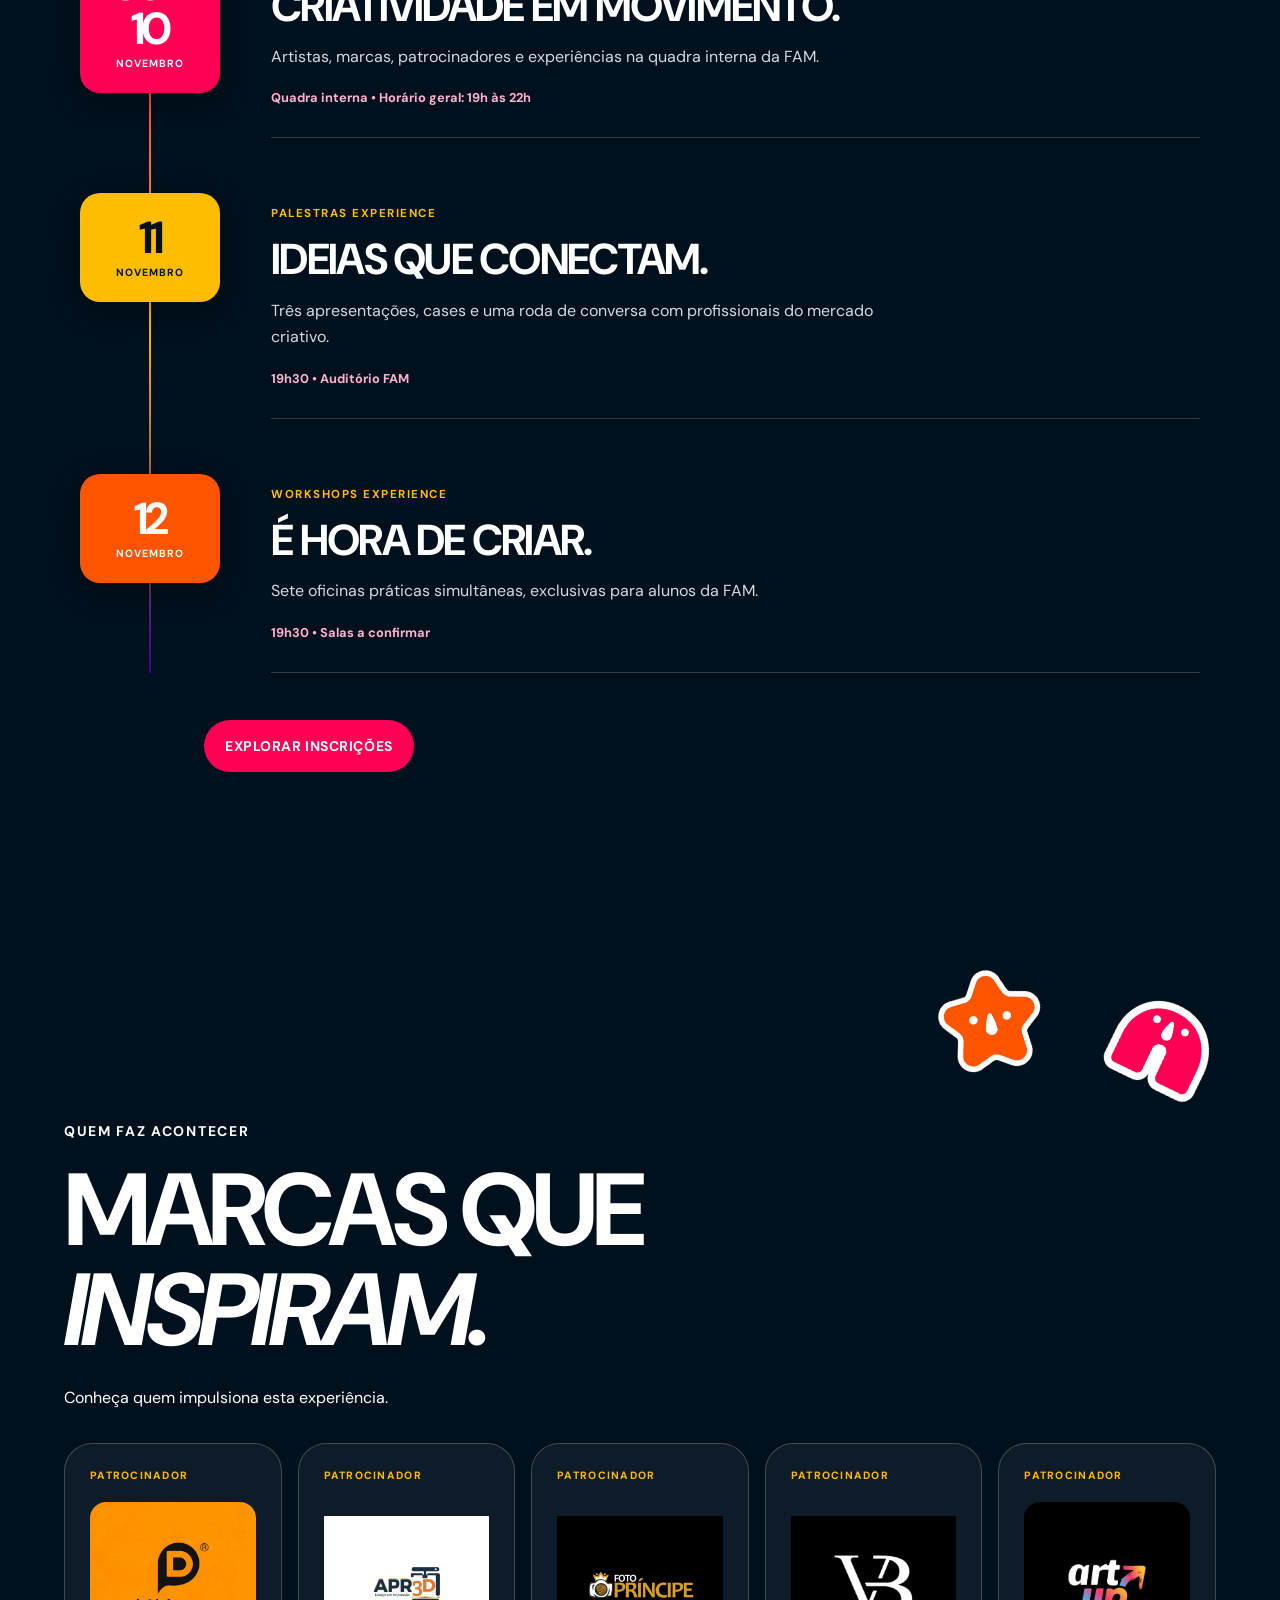
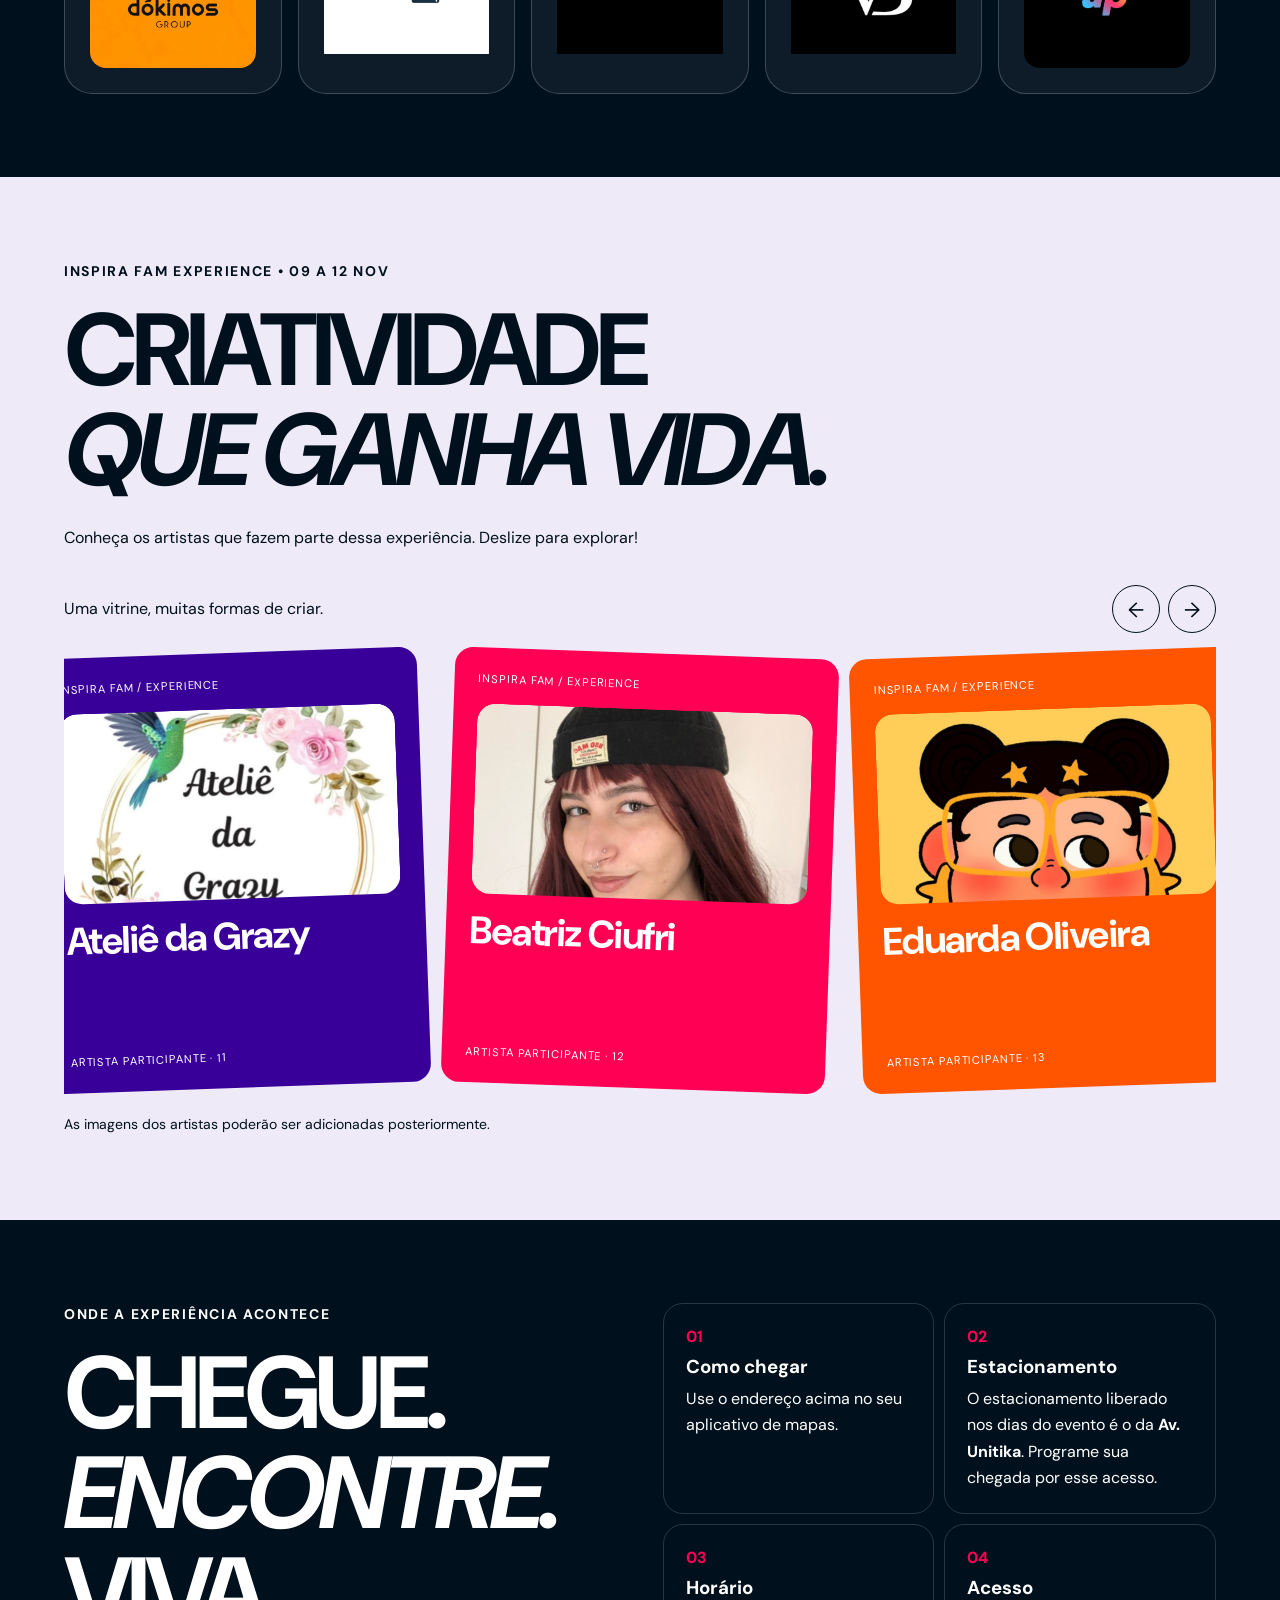
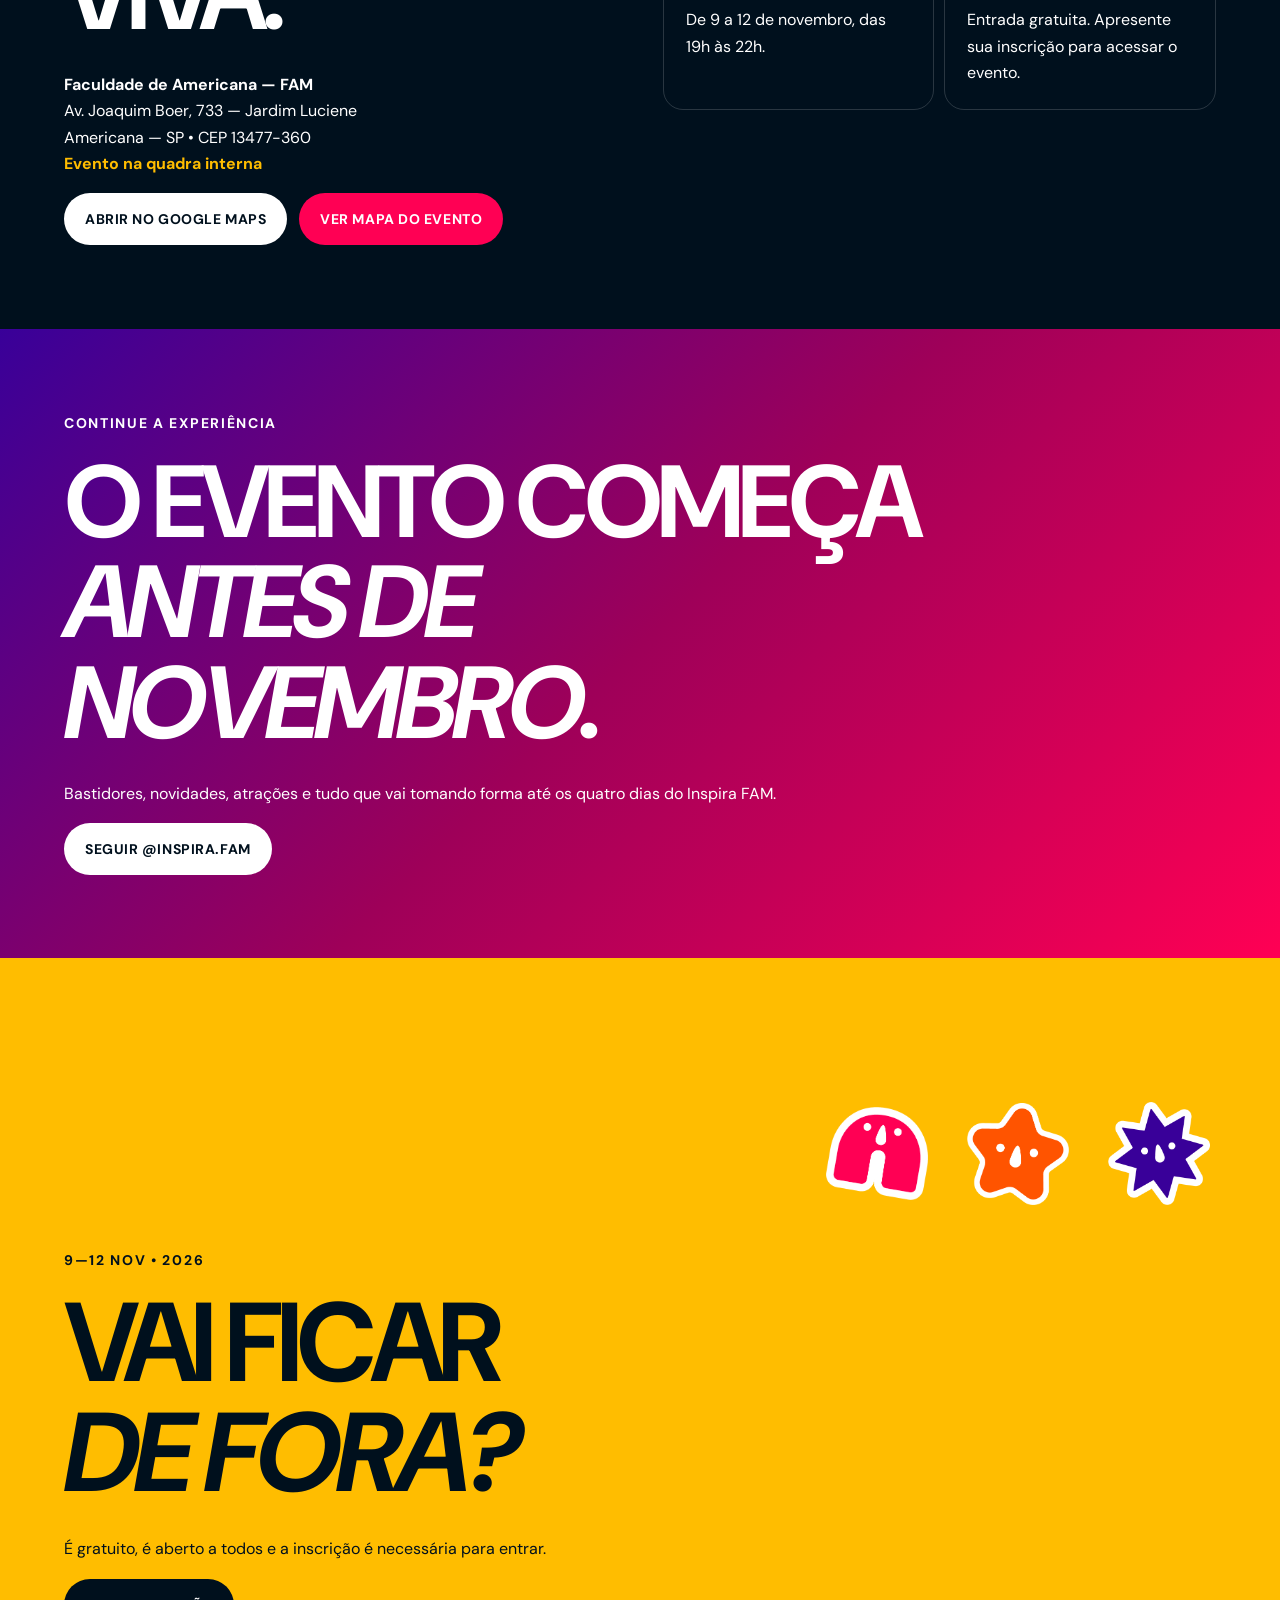
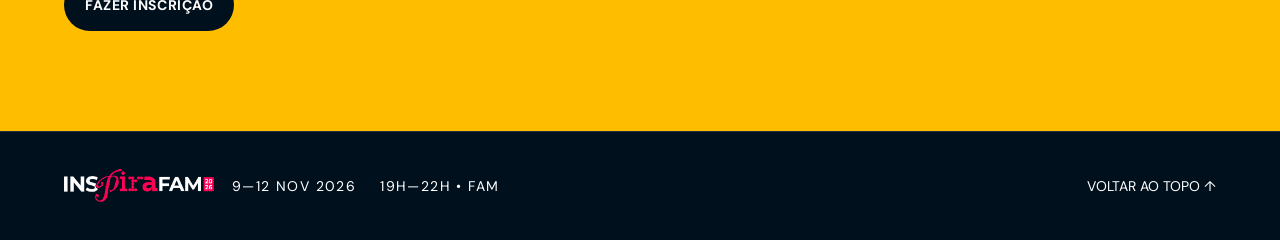
==== commit ec2d8948: "final" ====
--- a/index.html
+++ b/index.html
@@ -219,7 +219,7 @@
     <!-- SEÇÃO DA PÁGINA -->
     <section class="gallery artists-carousel-section section-light" id="artistas" aria-labelledby="artists-carousel-title">
       <div class="section-heading reveal">
-        <span class="kicker">INSPIRA FAM teste • 09 A 12 NOV</span>
+        <span class="kicker">INSPIRA FAM Experience • 09 A 12 NOV</span>
         <h2 id="artists-carousel-title">CRIATIVIDADE<br><i>QUE GANHA VIDA.</i></h2>
         <p>Conheça os artistas que fazem parte dessa experiência. Deslize para explorar!</p>
       </div>
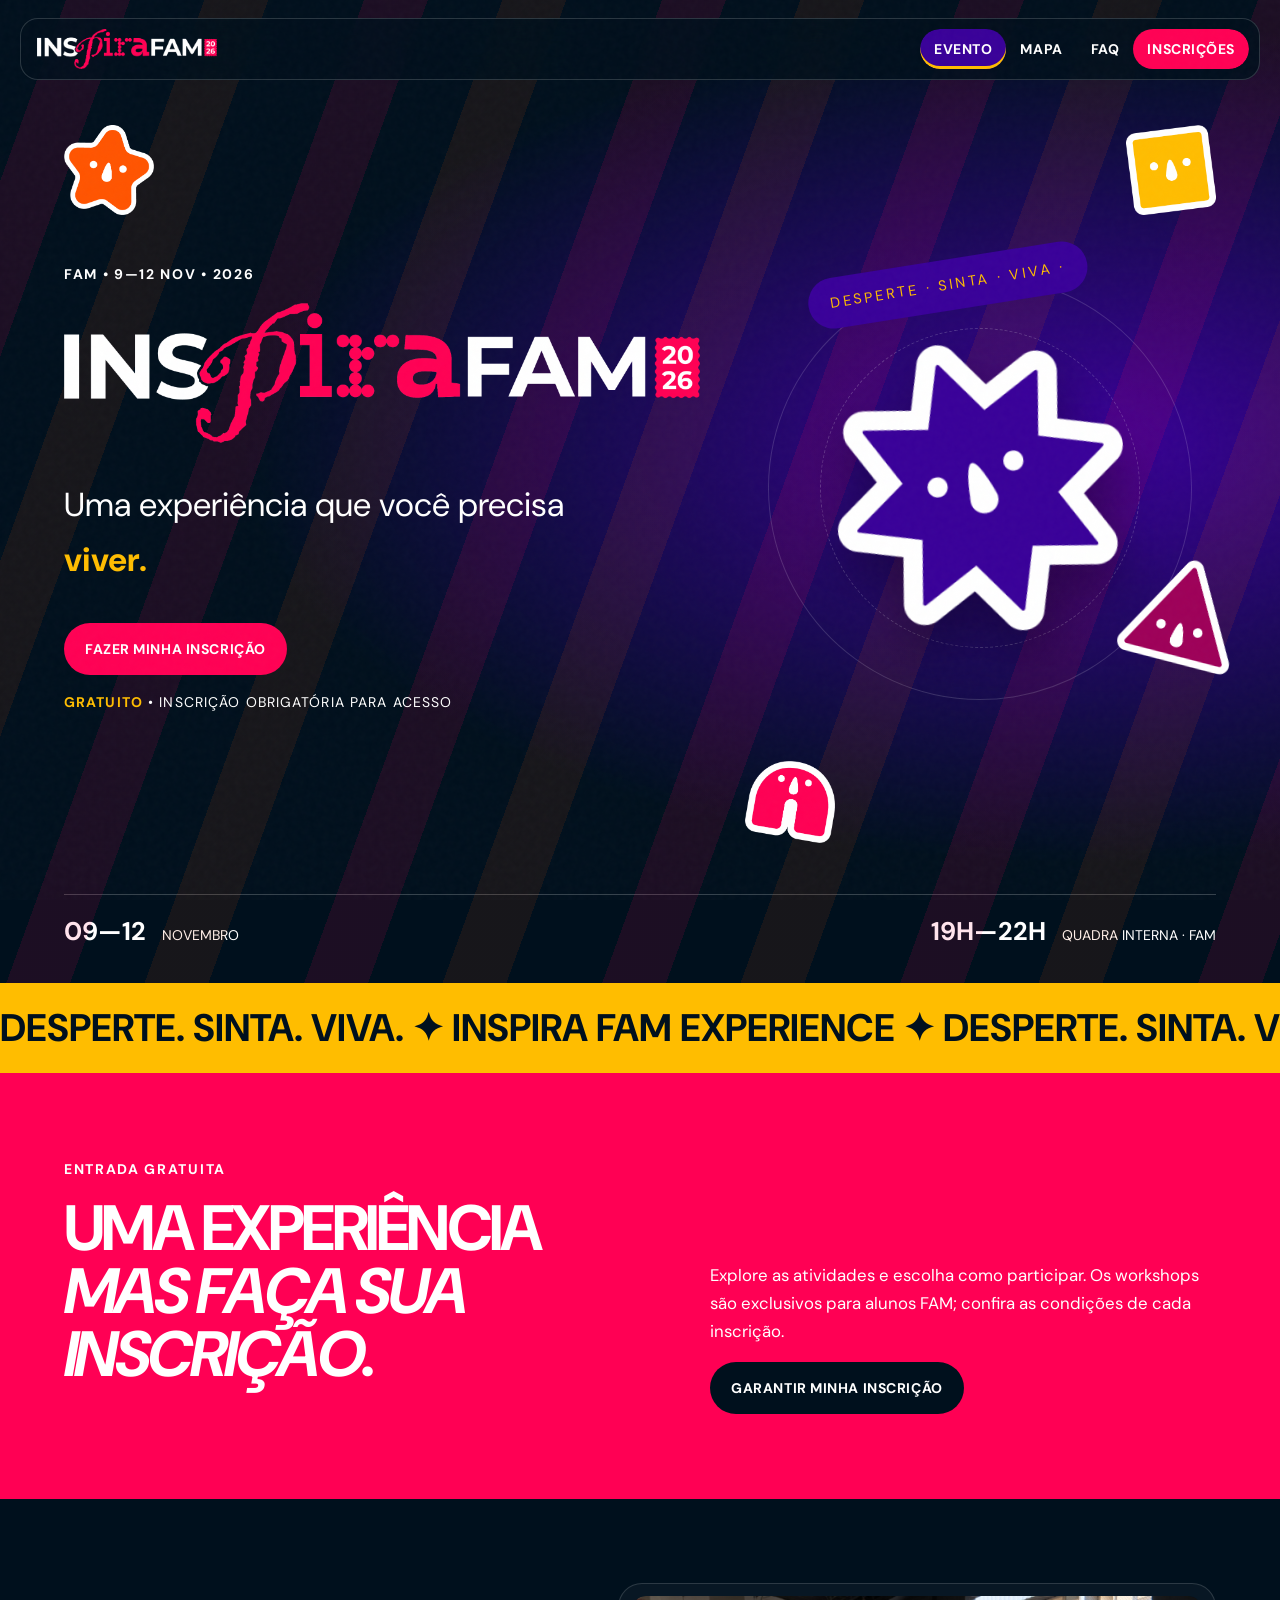
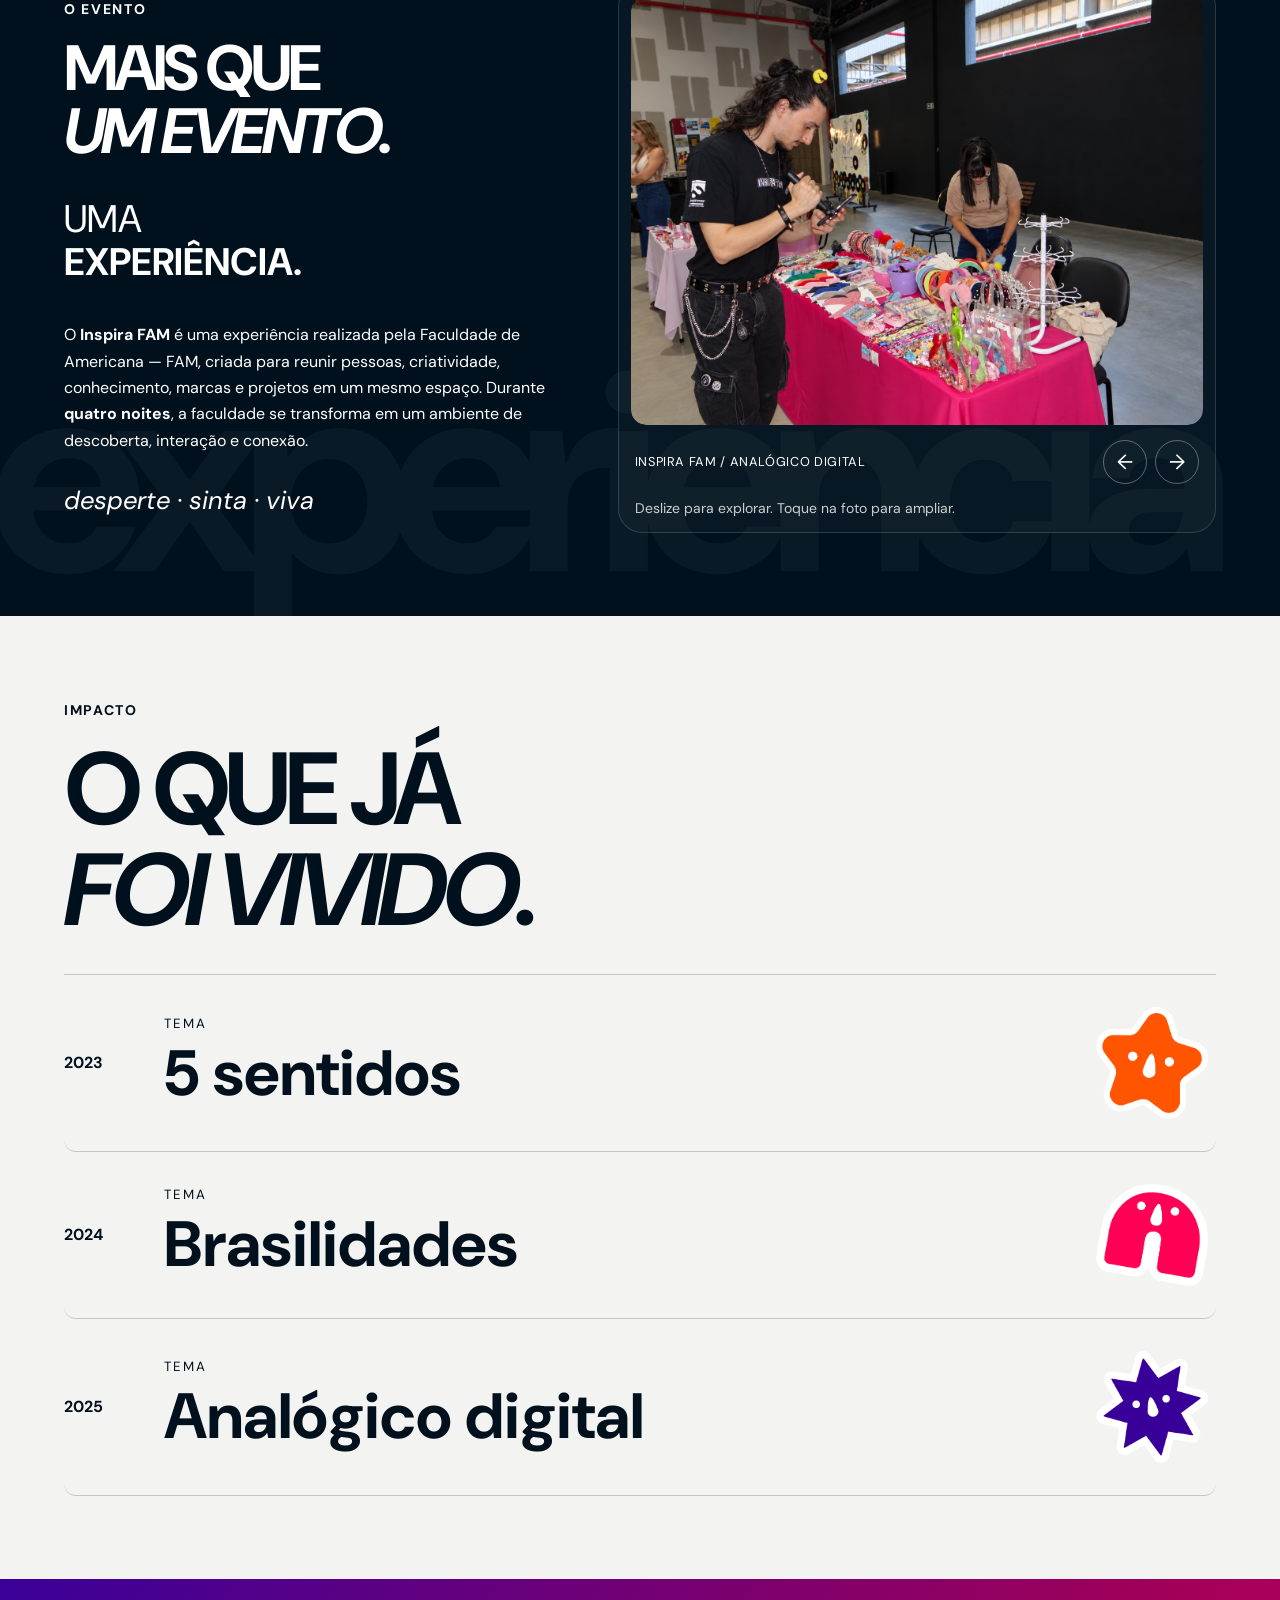
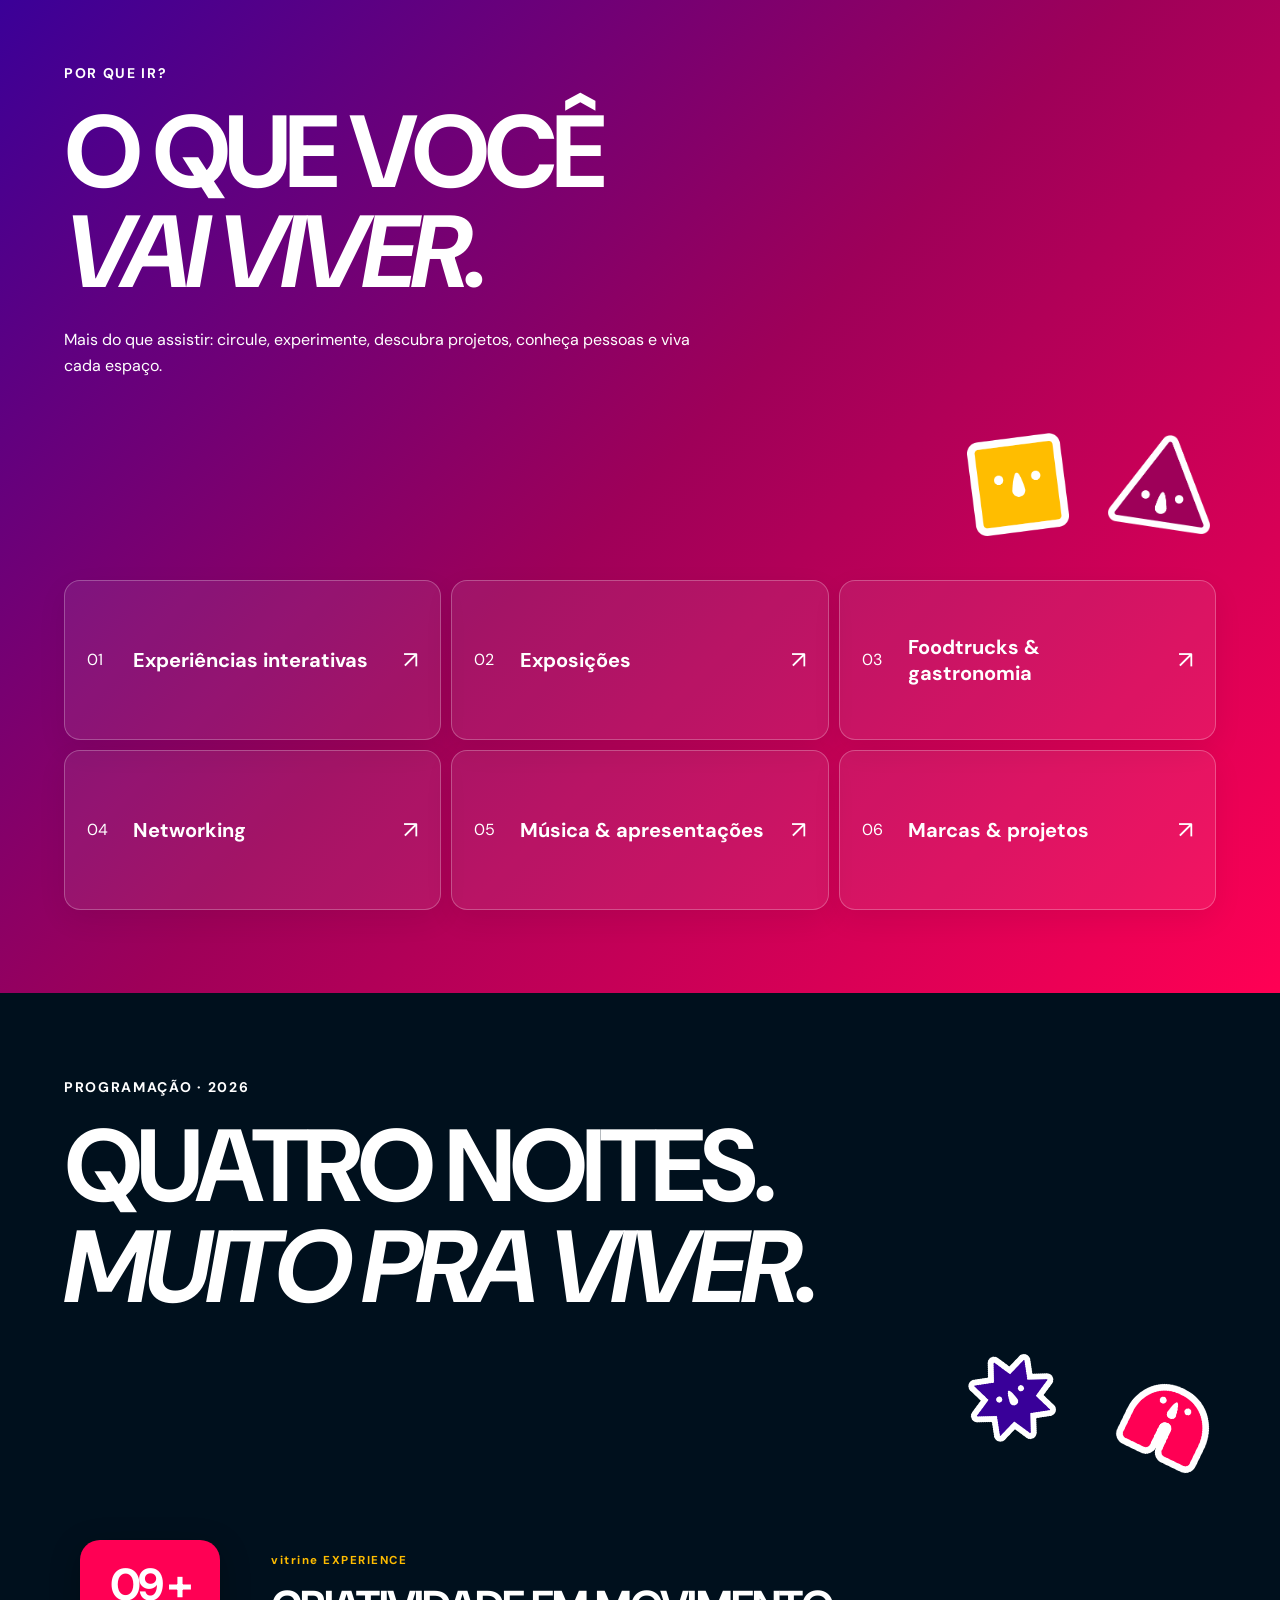
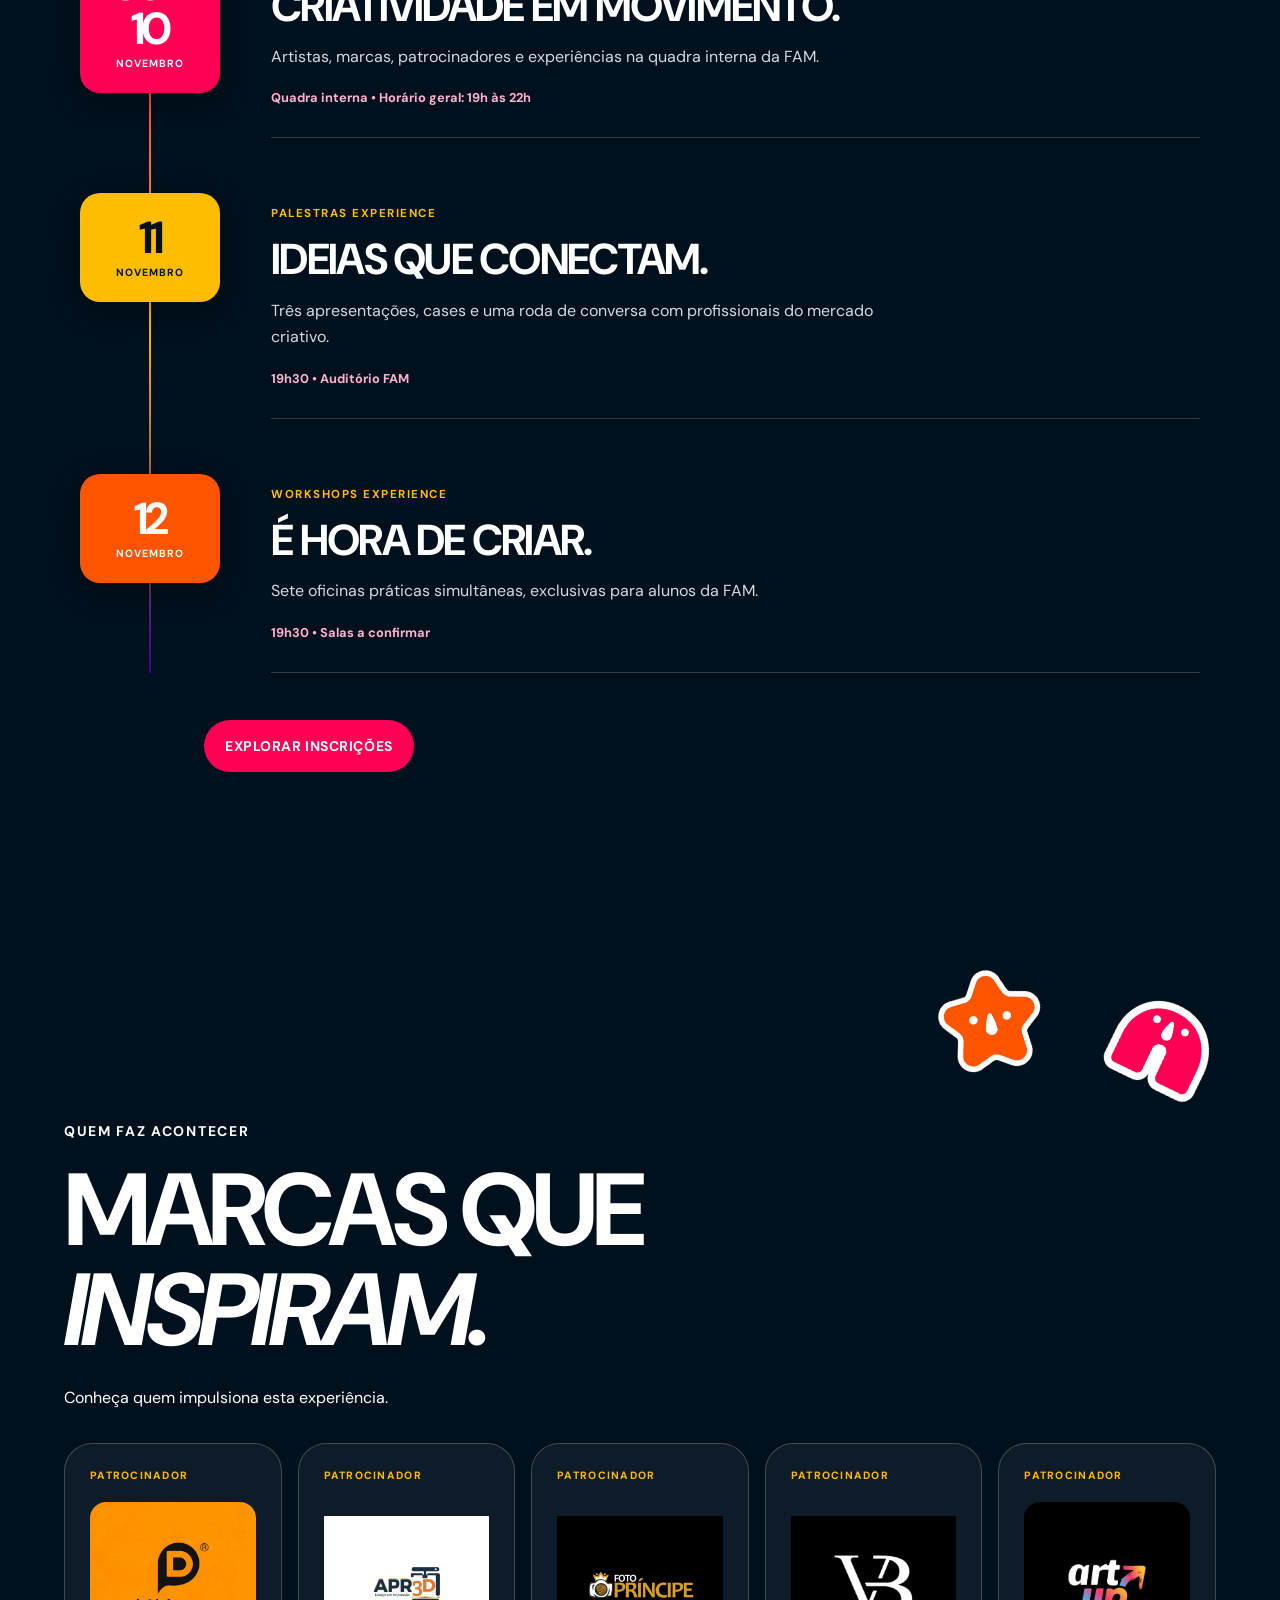
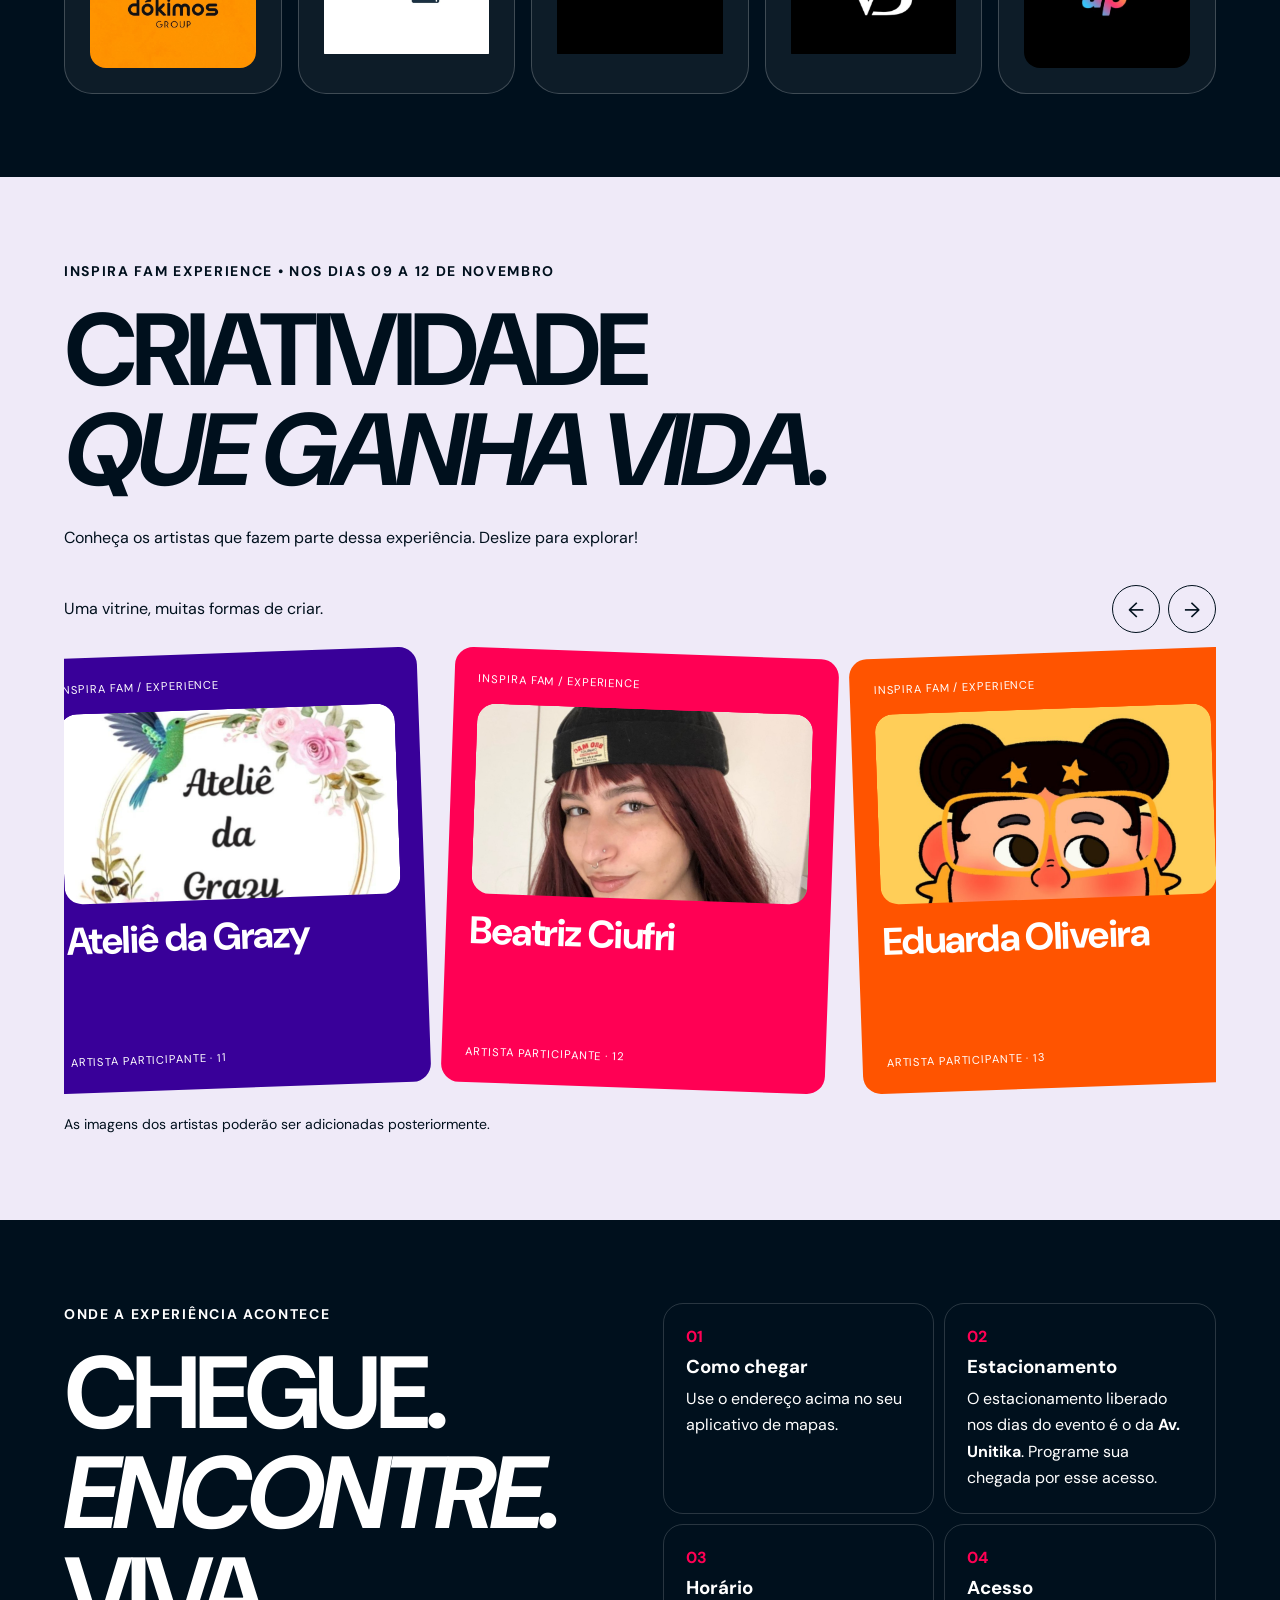
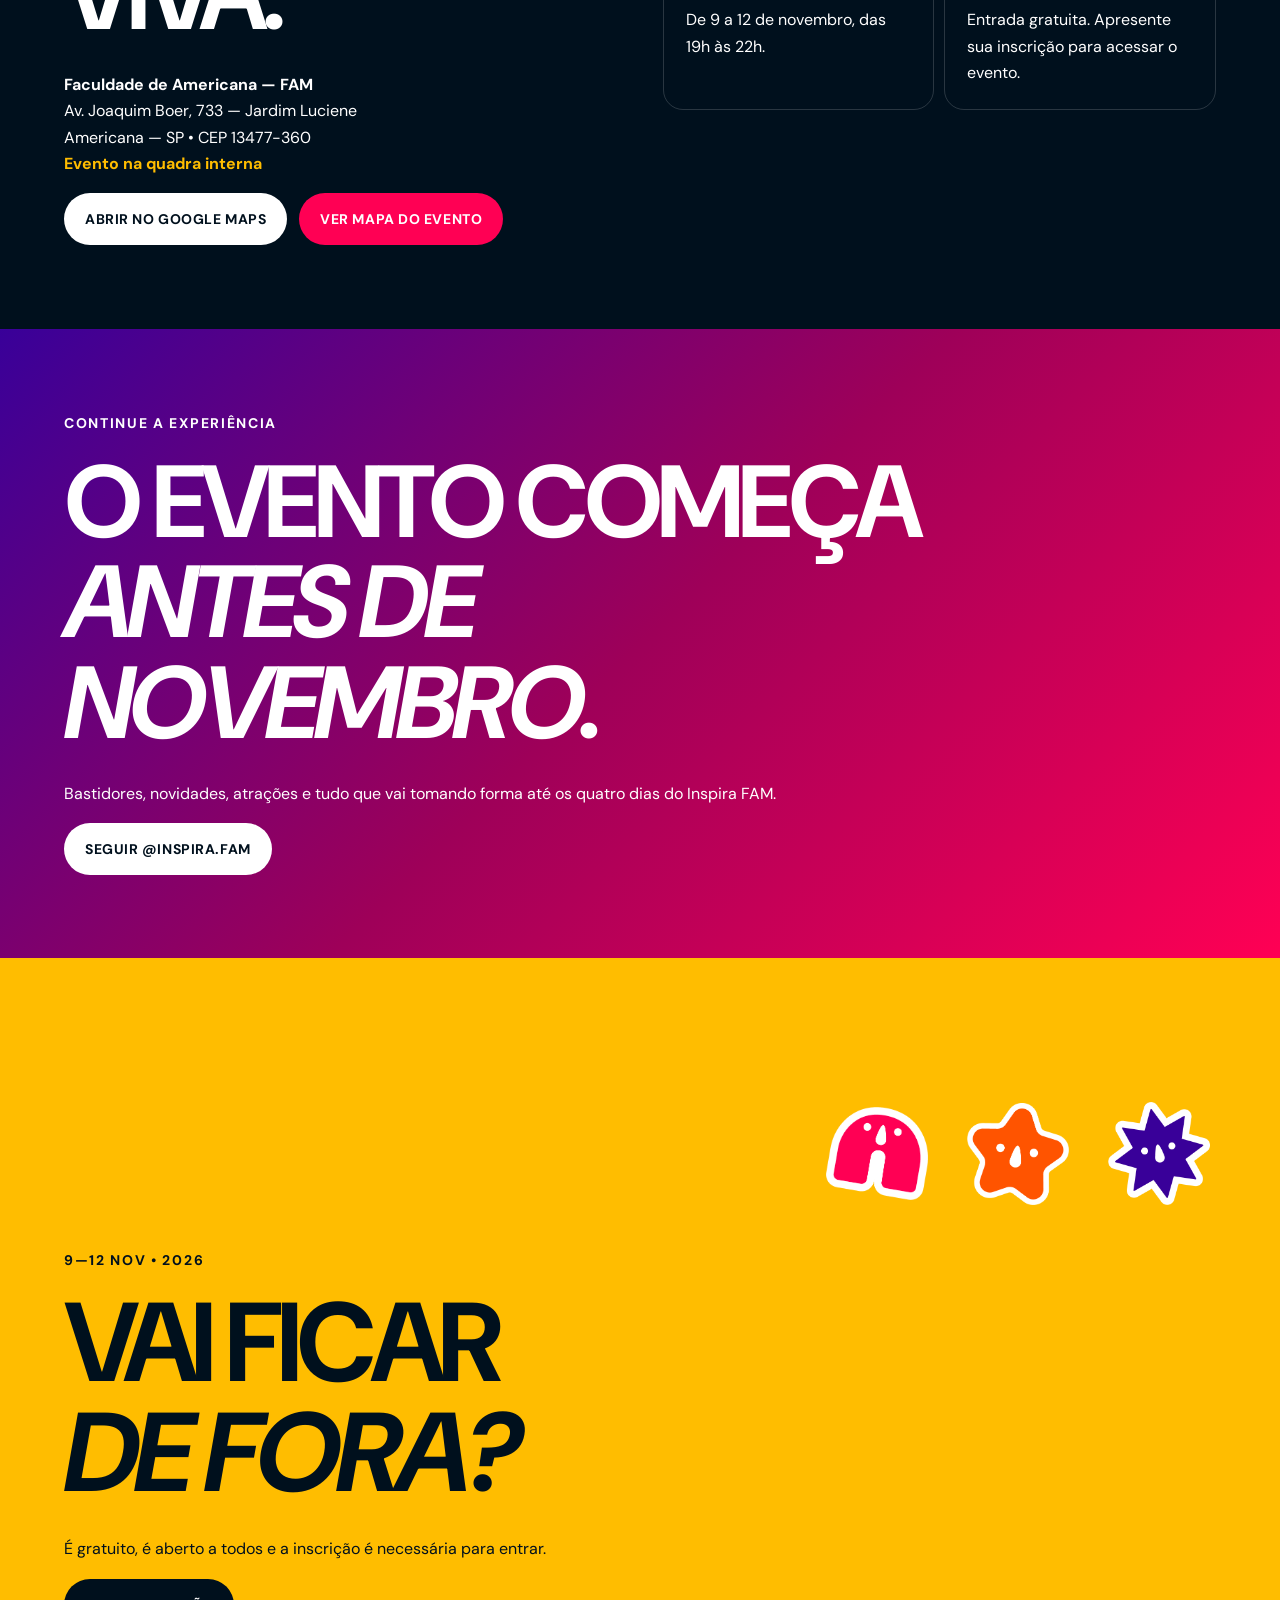
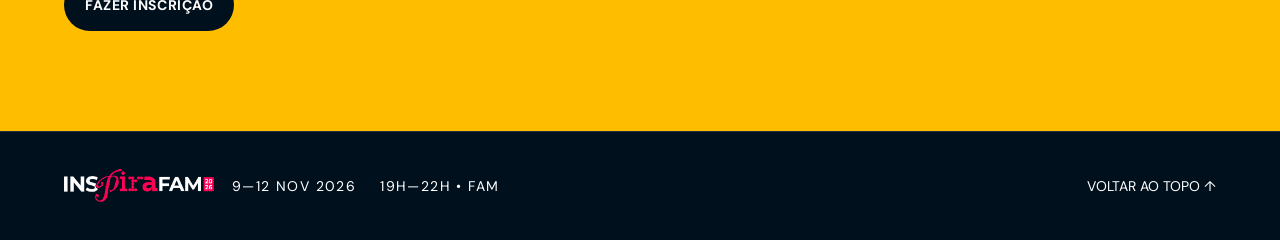
==== commit 8c04d9f9: "Update index.html" ====
--- a/index.html
+++ b/index.html
@@ -219,7 +219,7 @@
     <!-- SEÇÃO DA PÁGINA -->
     <section class="gallery artists-carousel-section section-light" id="artistas" aria-labelledby="artists-carousel-title">
       <div class="section-heading reveal">
-        <span class="kicker">INSPIRA FAM Experience • 09 A 12 NOV</span>
+        <span class="kicker">INSPIRA FAM EXPERIENCE • NOS DIAS 09 A 12 DE NOVEMBRO</span>
         <h2 id="artists-carousel-title">CRIATIVIDADE<br><i>QUE GANHA VIDA.</i></h2>
         <p>Conheça os artistas que fazem parte dessa experiência. Deslize para explorar!</p>
       </div>
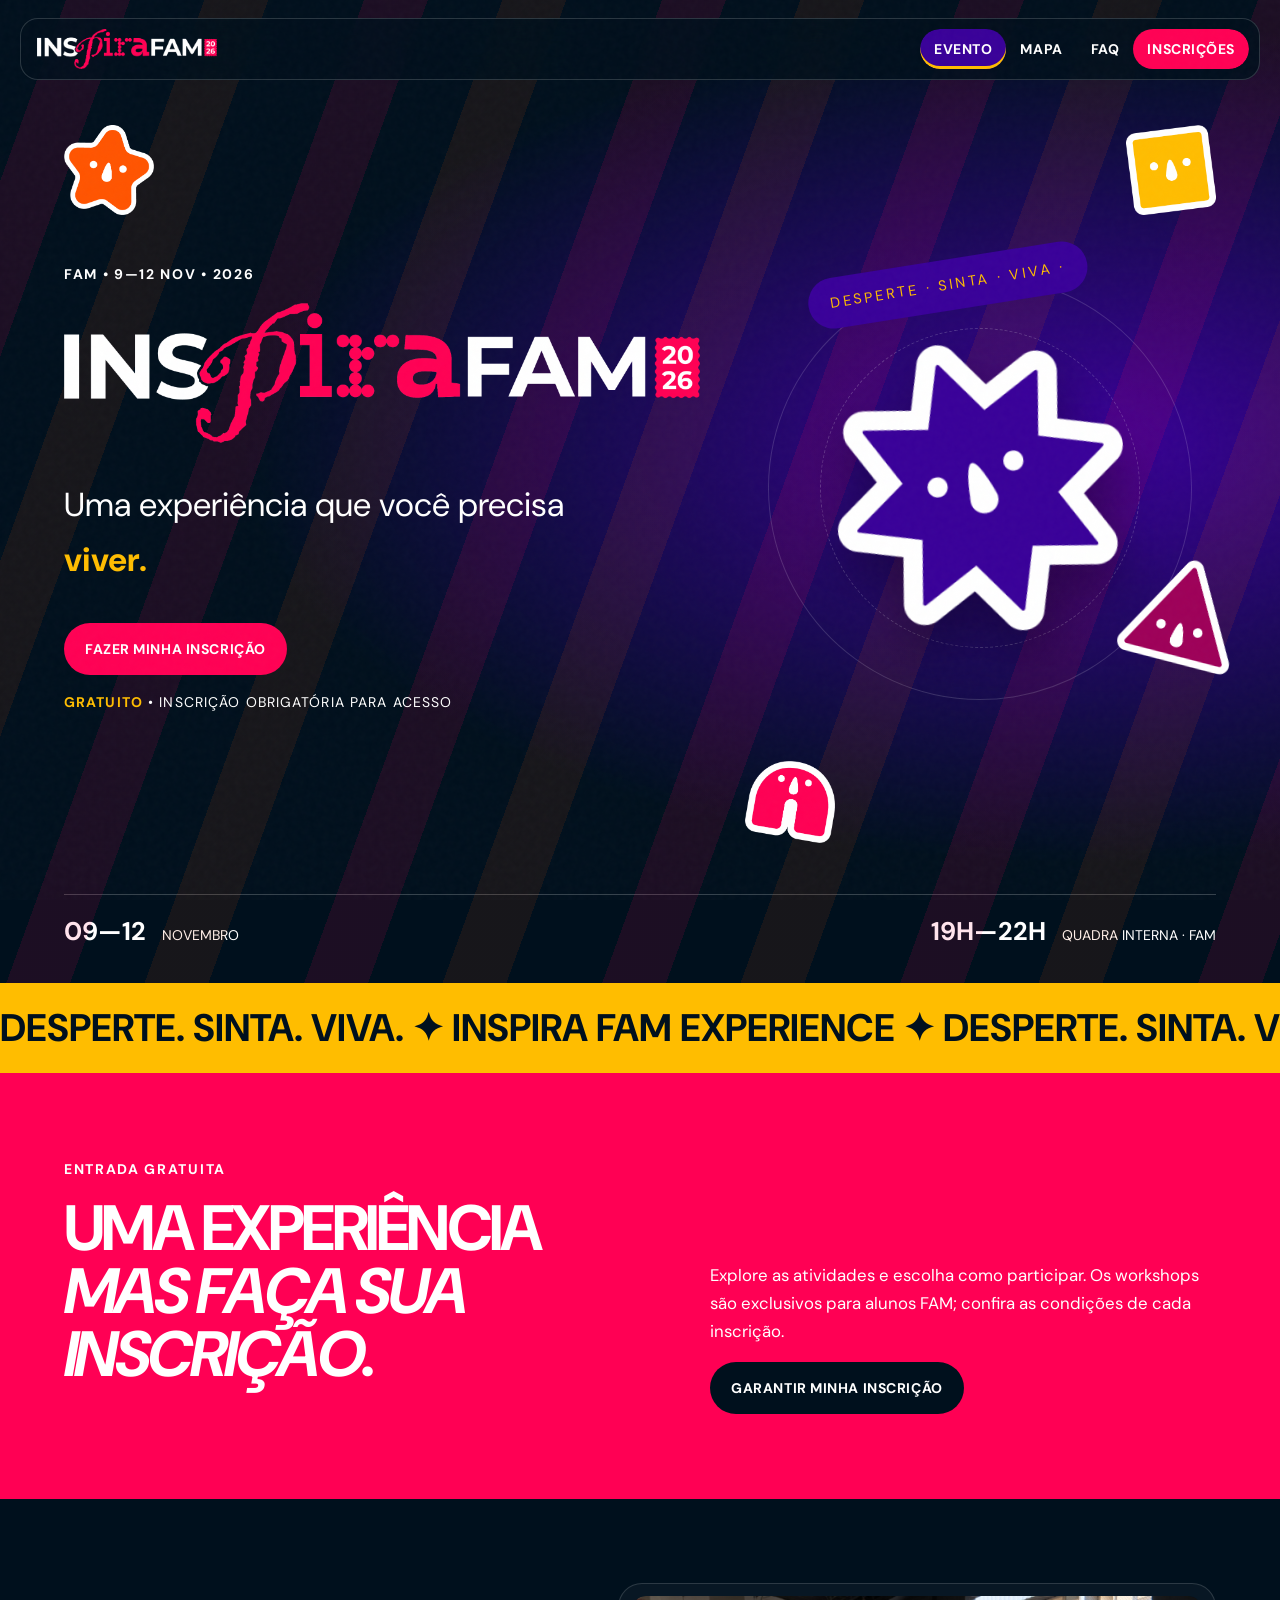
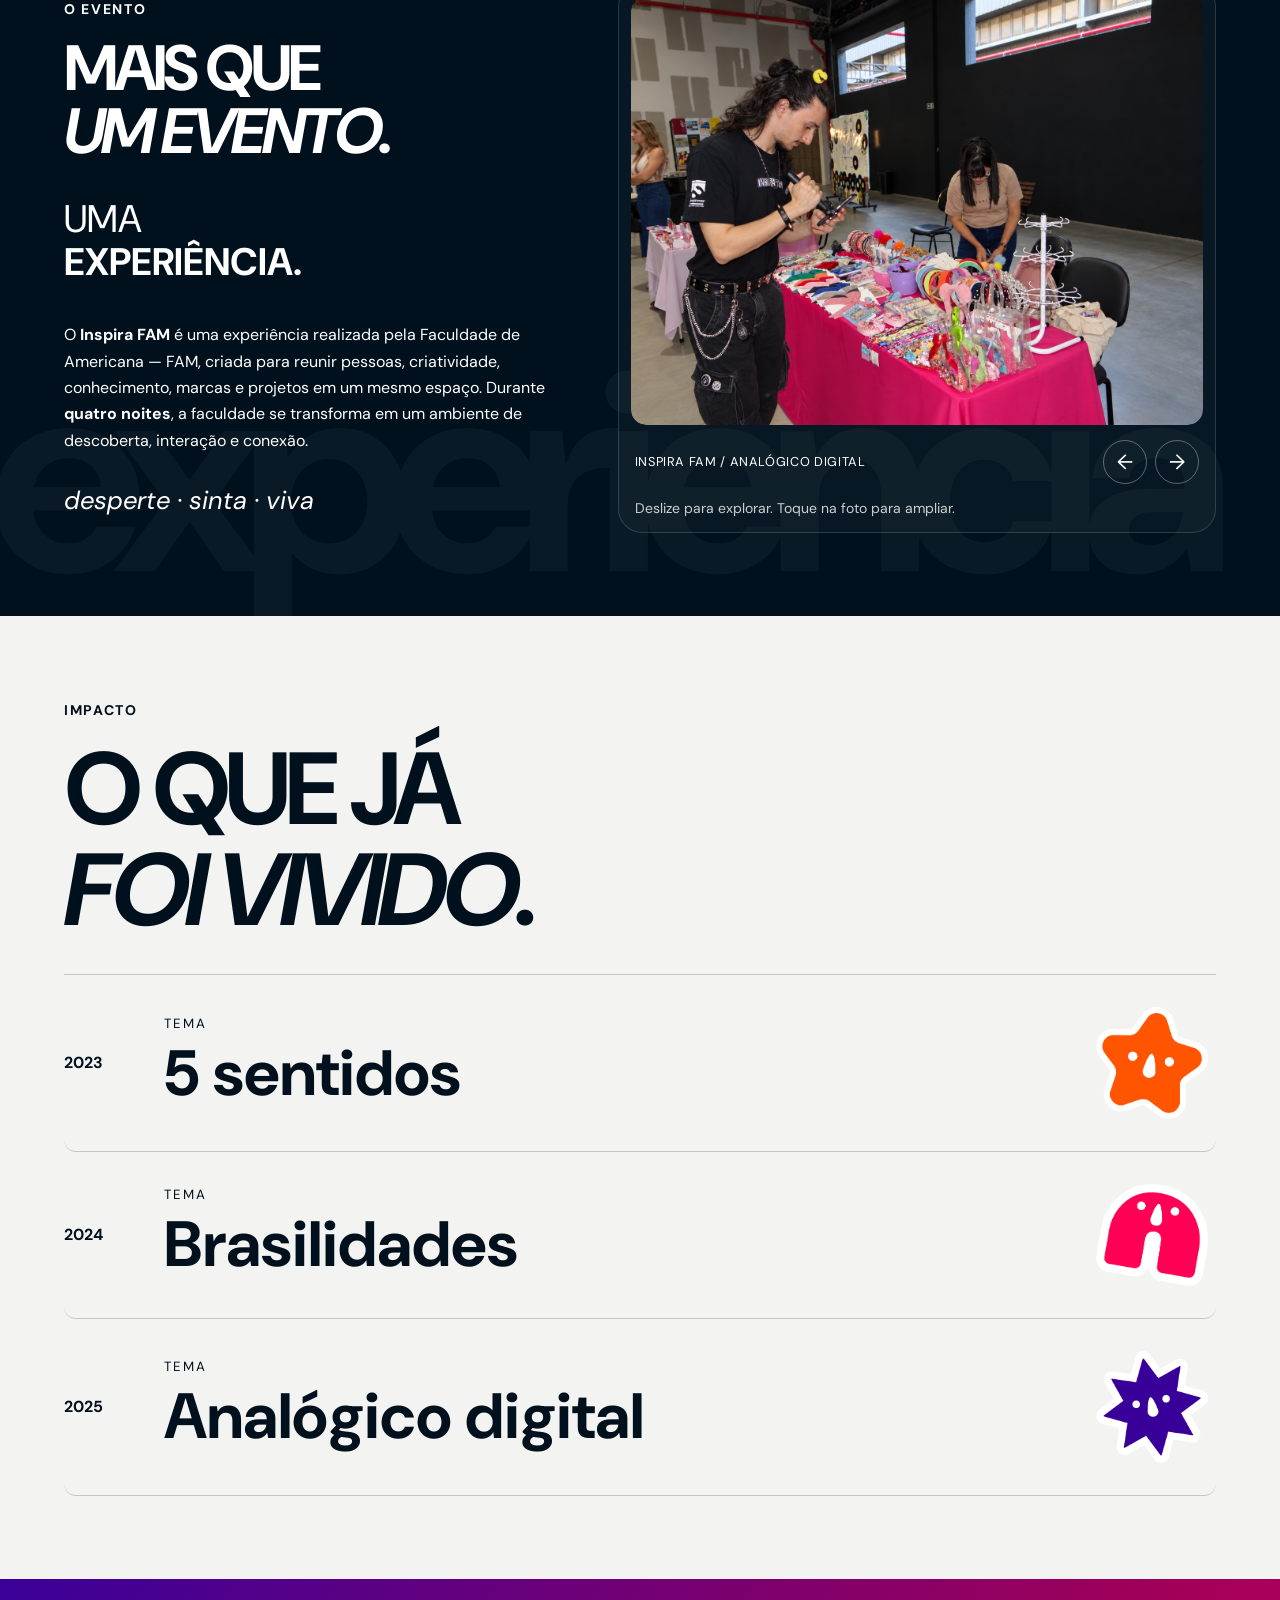
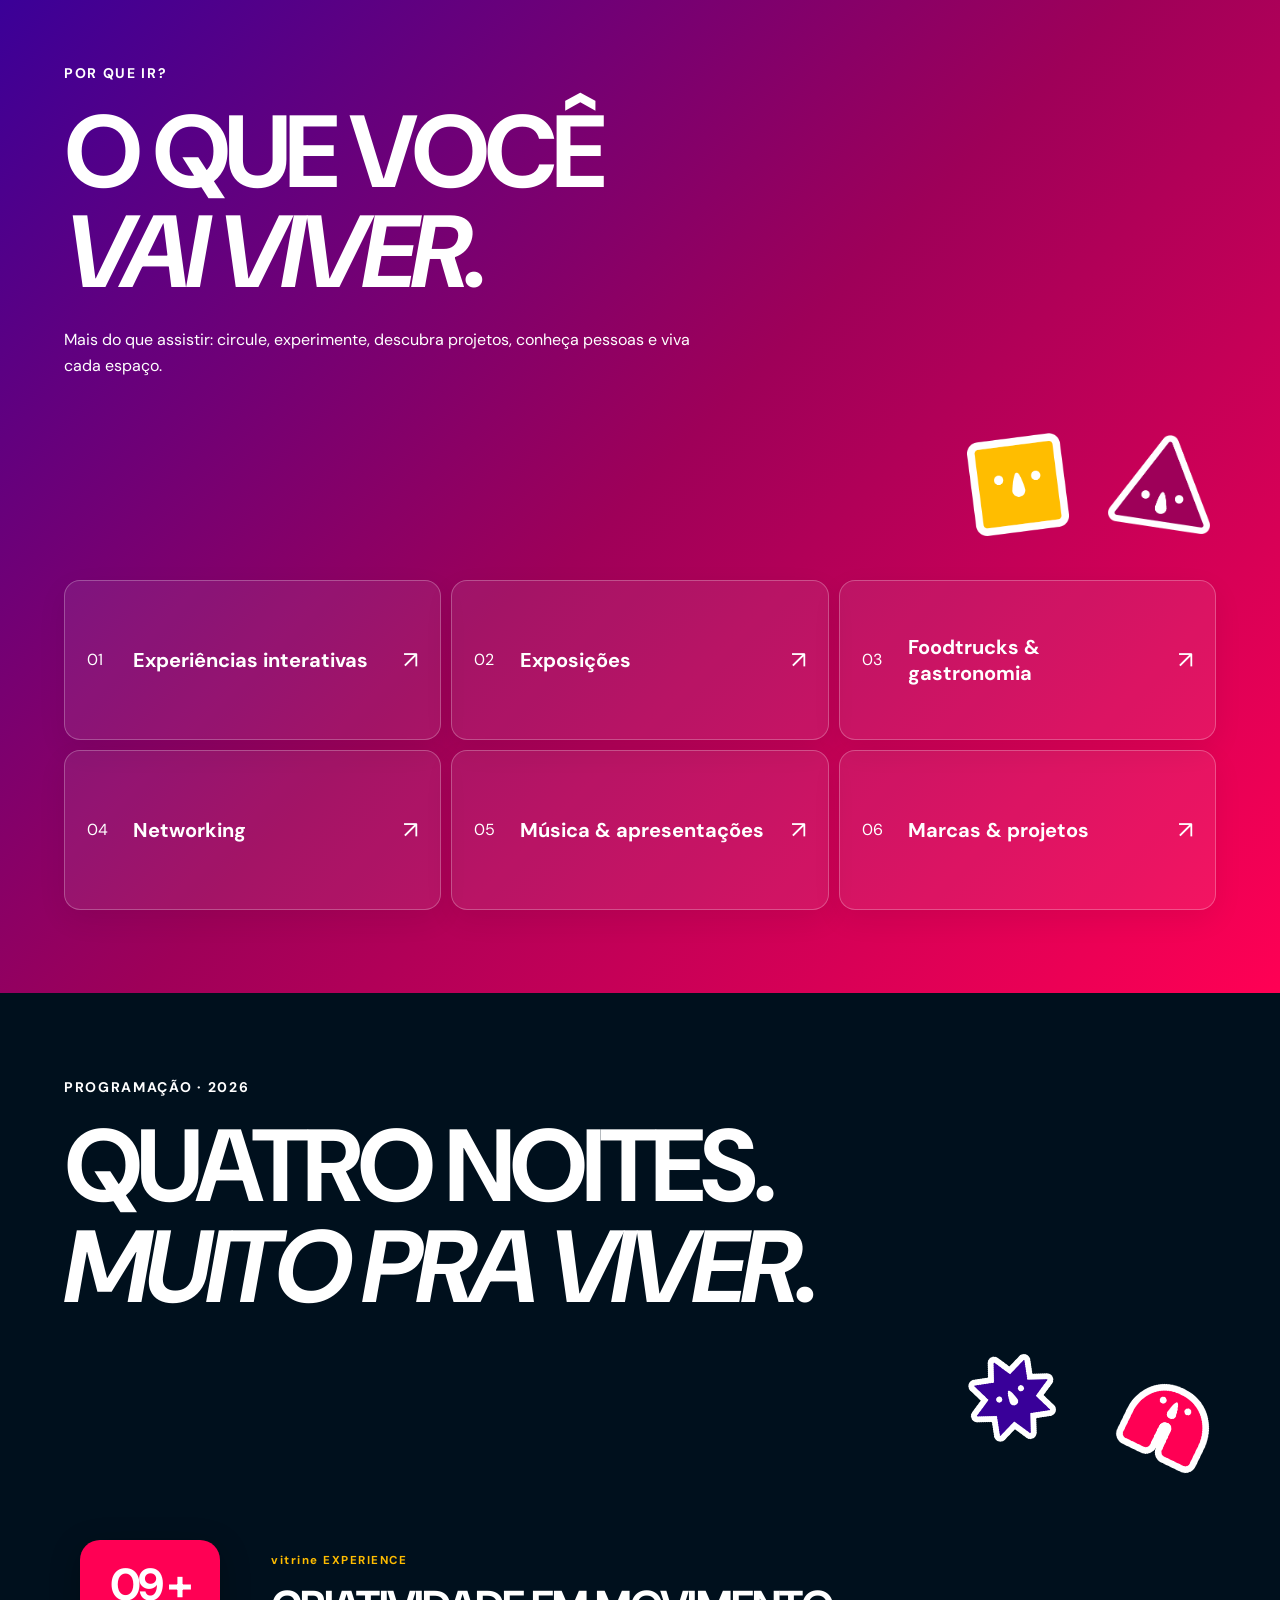
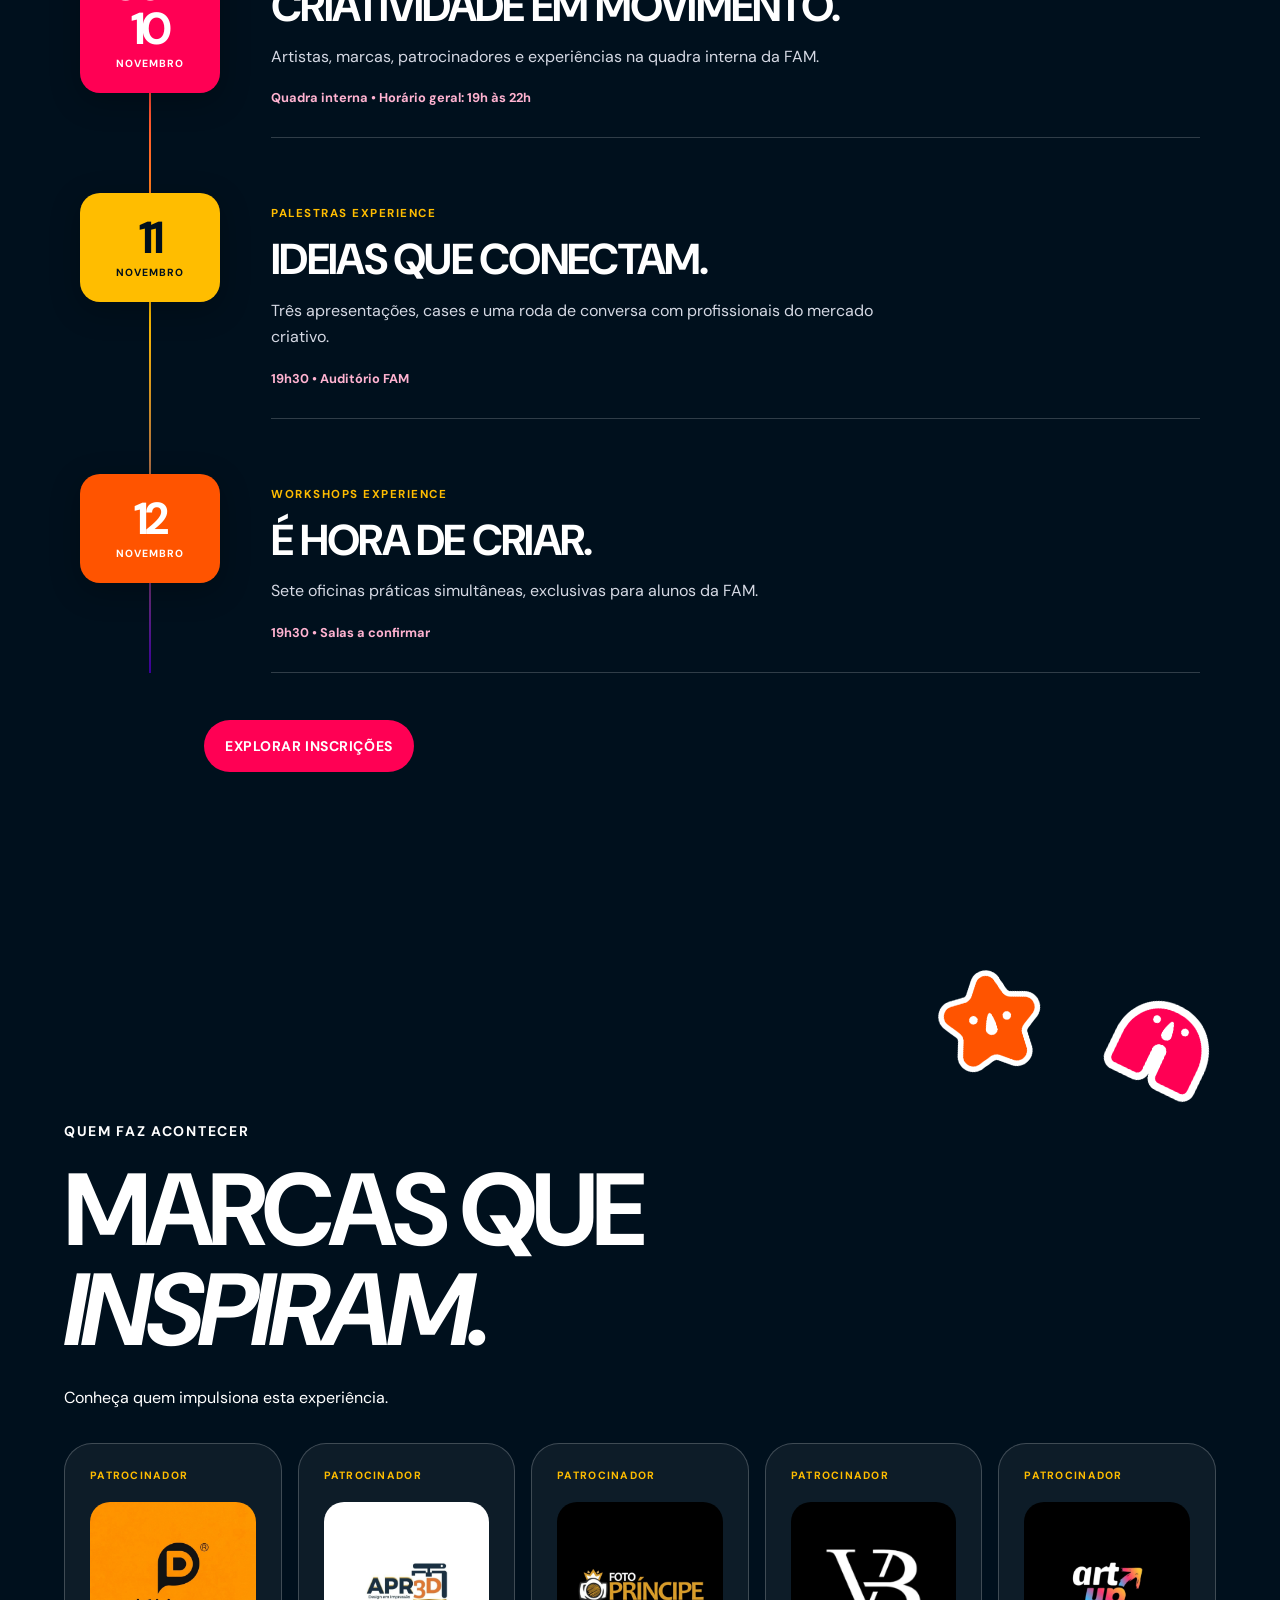
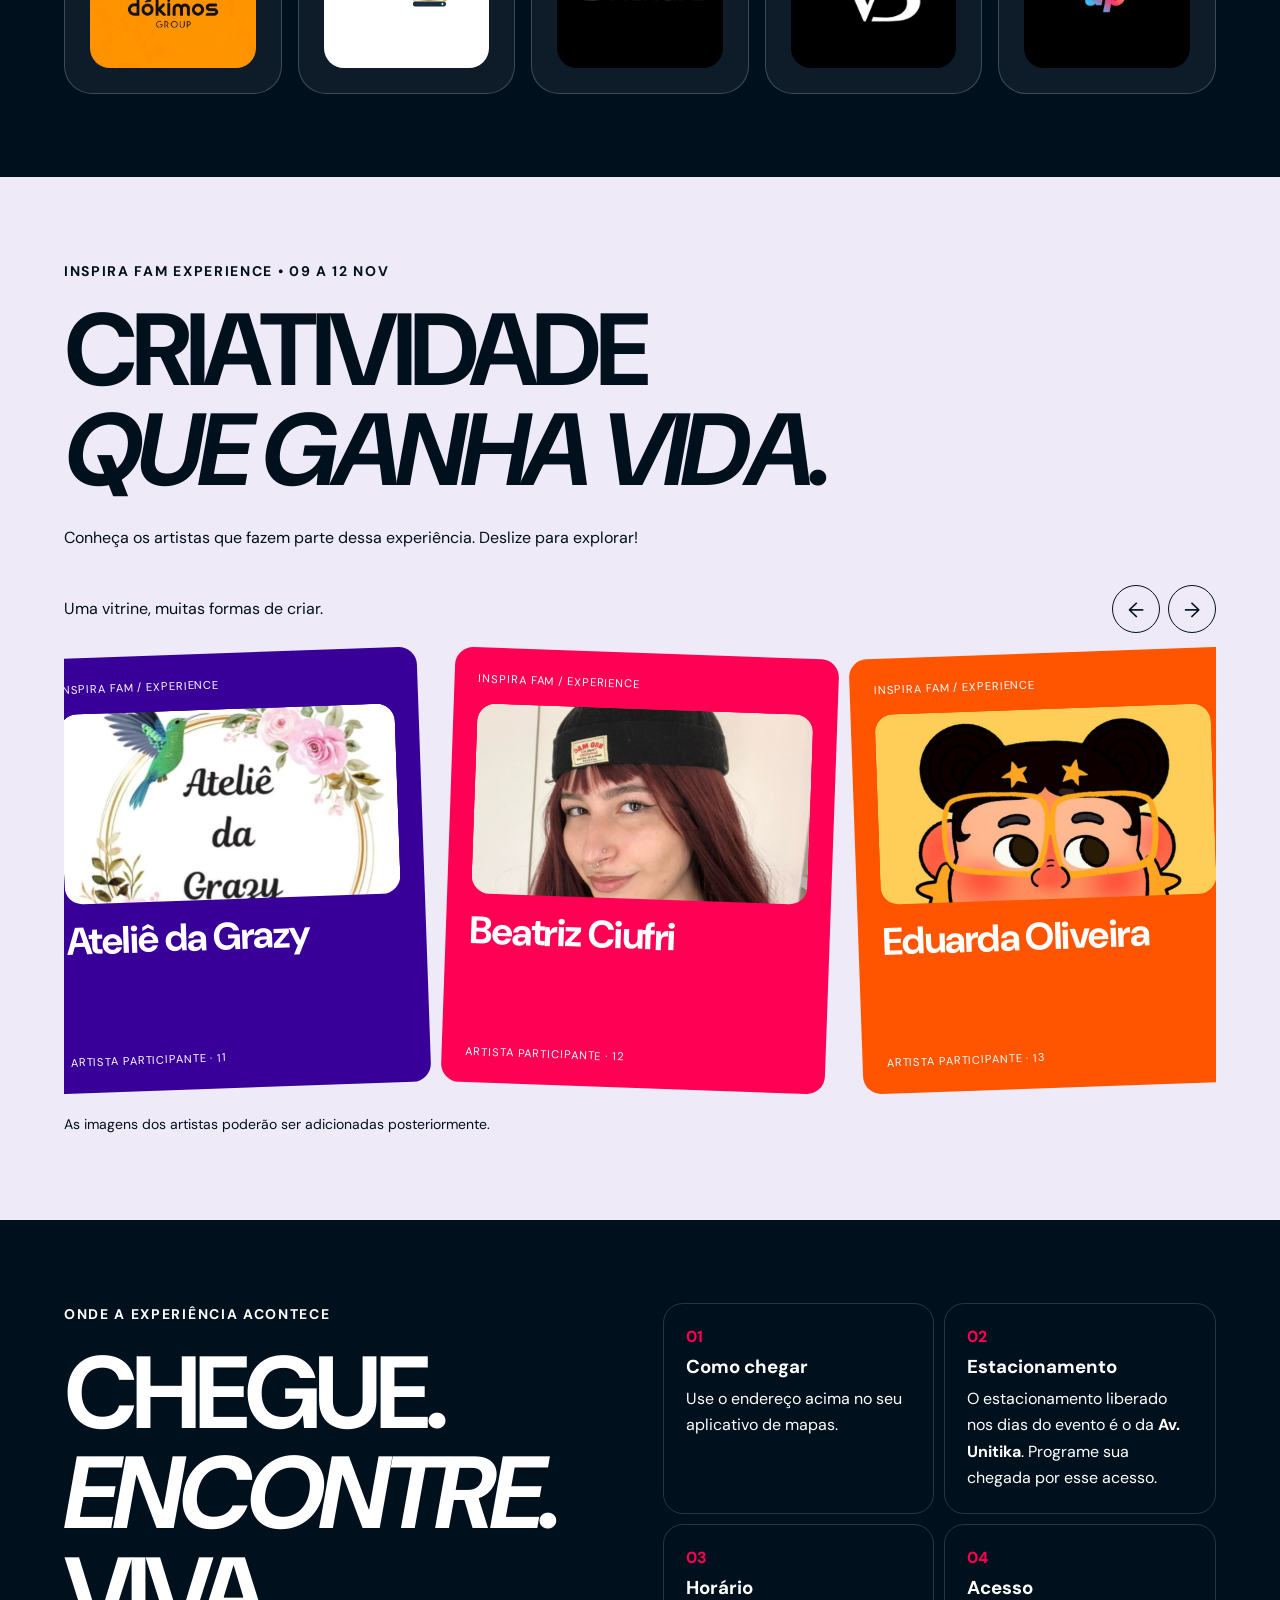
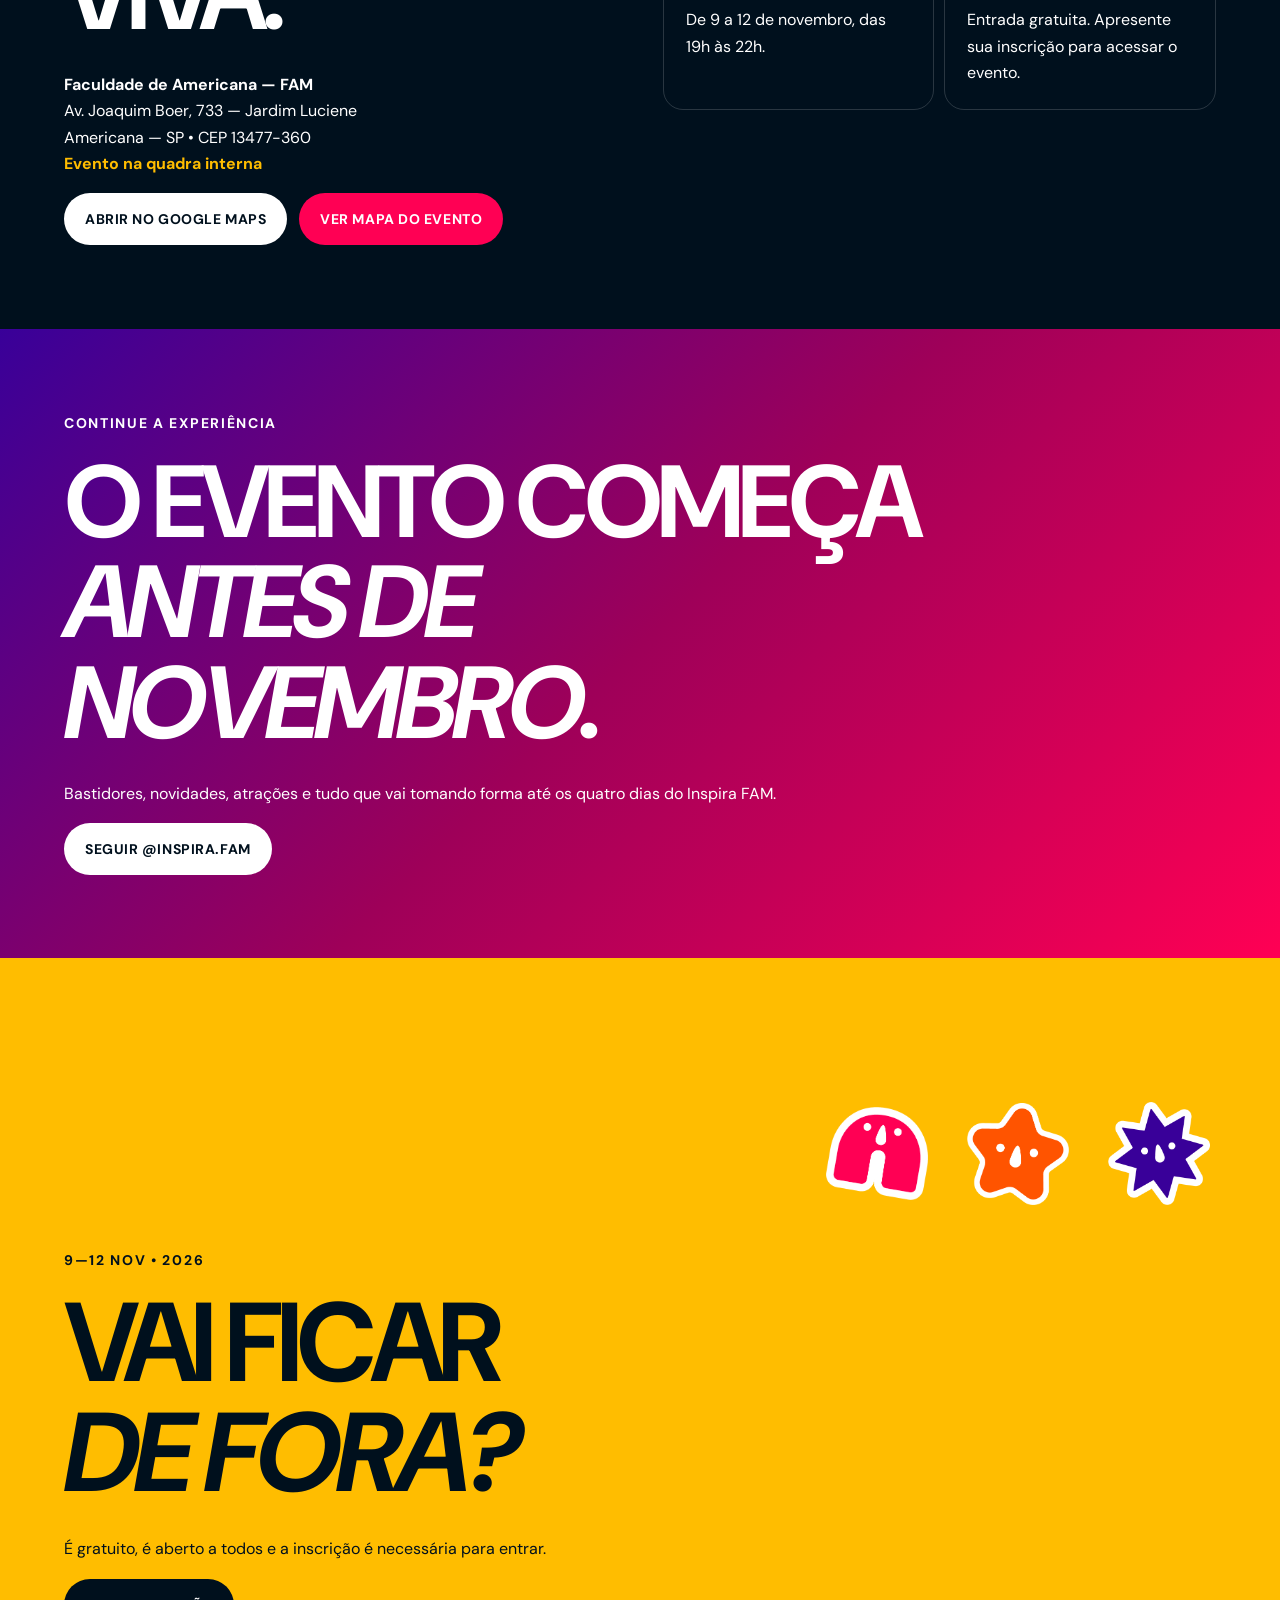
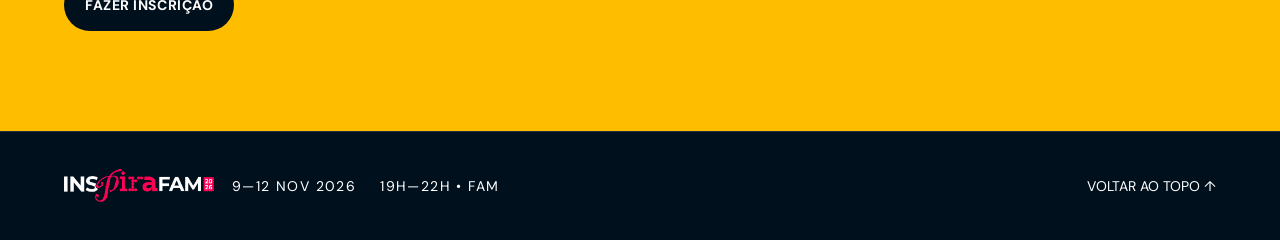
==== commit be25ac81: "finalizado" ====
--- a/index.html
+++ b/index.html
@@ -7,7 +7,7 @@
   <meta name="theme-color" content="#00101d">
   <meta name="description" content="Inspira FAM Experience 2026 — 9 a 12 de novembro, das 19h às 22h, na FAM. Evento gratuito com inscrição obrigatória.">
   <title>Inspira FAM Experience — 2026</title>
-  <link rel="stylesheet" href="style.css?v=20261029-refinado">
+  <link rel="stylesheet" href="style.css?v=20261030-sympla">
 </head>
 <body id="top" class="page-home">
   <div class="noise" aria-hidden="true">
@@ -219,7 +219,7 @@
     <!-- SEÇÃO DA PÁGINA -->
     <section class="gallery artists-carousel-section section-light" id="artistas" aria-labelledby="artists-carousel-title">
       <div class="section-heading reveal">
-        <span class="kicker">INSPIRA FAM EXPERIENCE • NOS DIAS 09 A 12 DE NOVEMBRO</span>
+        <span class="kicker">INSPIRA FAM EXPERIENCE • 09 A 12 NOV</span>
         <h2 id="artists-carousel-title">CRIATIVIDADE<br><i>QUE GANHA VIDA.</i></h2>
         <p>Conheça os artistas que fazem parte dessa experiência. Deslize para explorar!</p>
       </div>
--- a/style.css
+++ b/style.css
@@ -2234,3 +2234,19 @@
 .partner-card .partner-logo-image img{width:100%!important;height:100%!important;max-width:100%!important;max-height:100%!important;object-fit:contain!important}
 @media(max-width:1100px){.partner-grid{grid-template-columns:repeat(3,minmax(0,1fr))!important}}
 @media(max-width:650px){.partner-grid{grid-template-columns:repeat(2,minmax(0,1fr))!important}}
+
+/* Patrocinadores: todos os cinco arquivos são quadrados e têm o mesmo enquadramento. */
+.partner-card .partner-logo-image,
+.partner-card:first-child .partner-logo-image,
+.partner-card:last-child .partner-logo-image {
+  width:100%!important; height:auto!important; aspect-ratio:1/1!important;
+  padding:0!important; border:0!important; background:transparent!important;
+  overflow:hidden!important; border-radius:20px!important;
+}
+.partner-card .partner-logo-image img,
+.partner-card:first-child .partner-logo-image img,
+.partner-card:last-child .partner-logo-image img {
+  display:block!important; width:100%!important; height:100%!important;
+  max-width:100%!important; max-height:100%!important;
+  object-fit:cover!important; object-position:center!important;
+}
